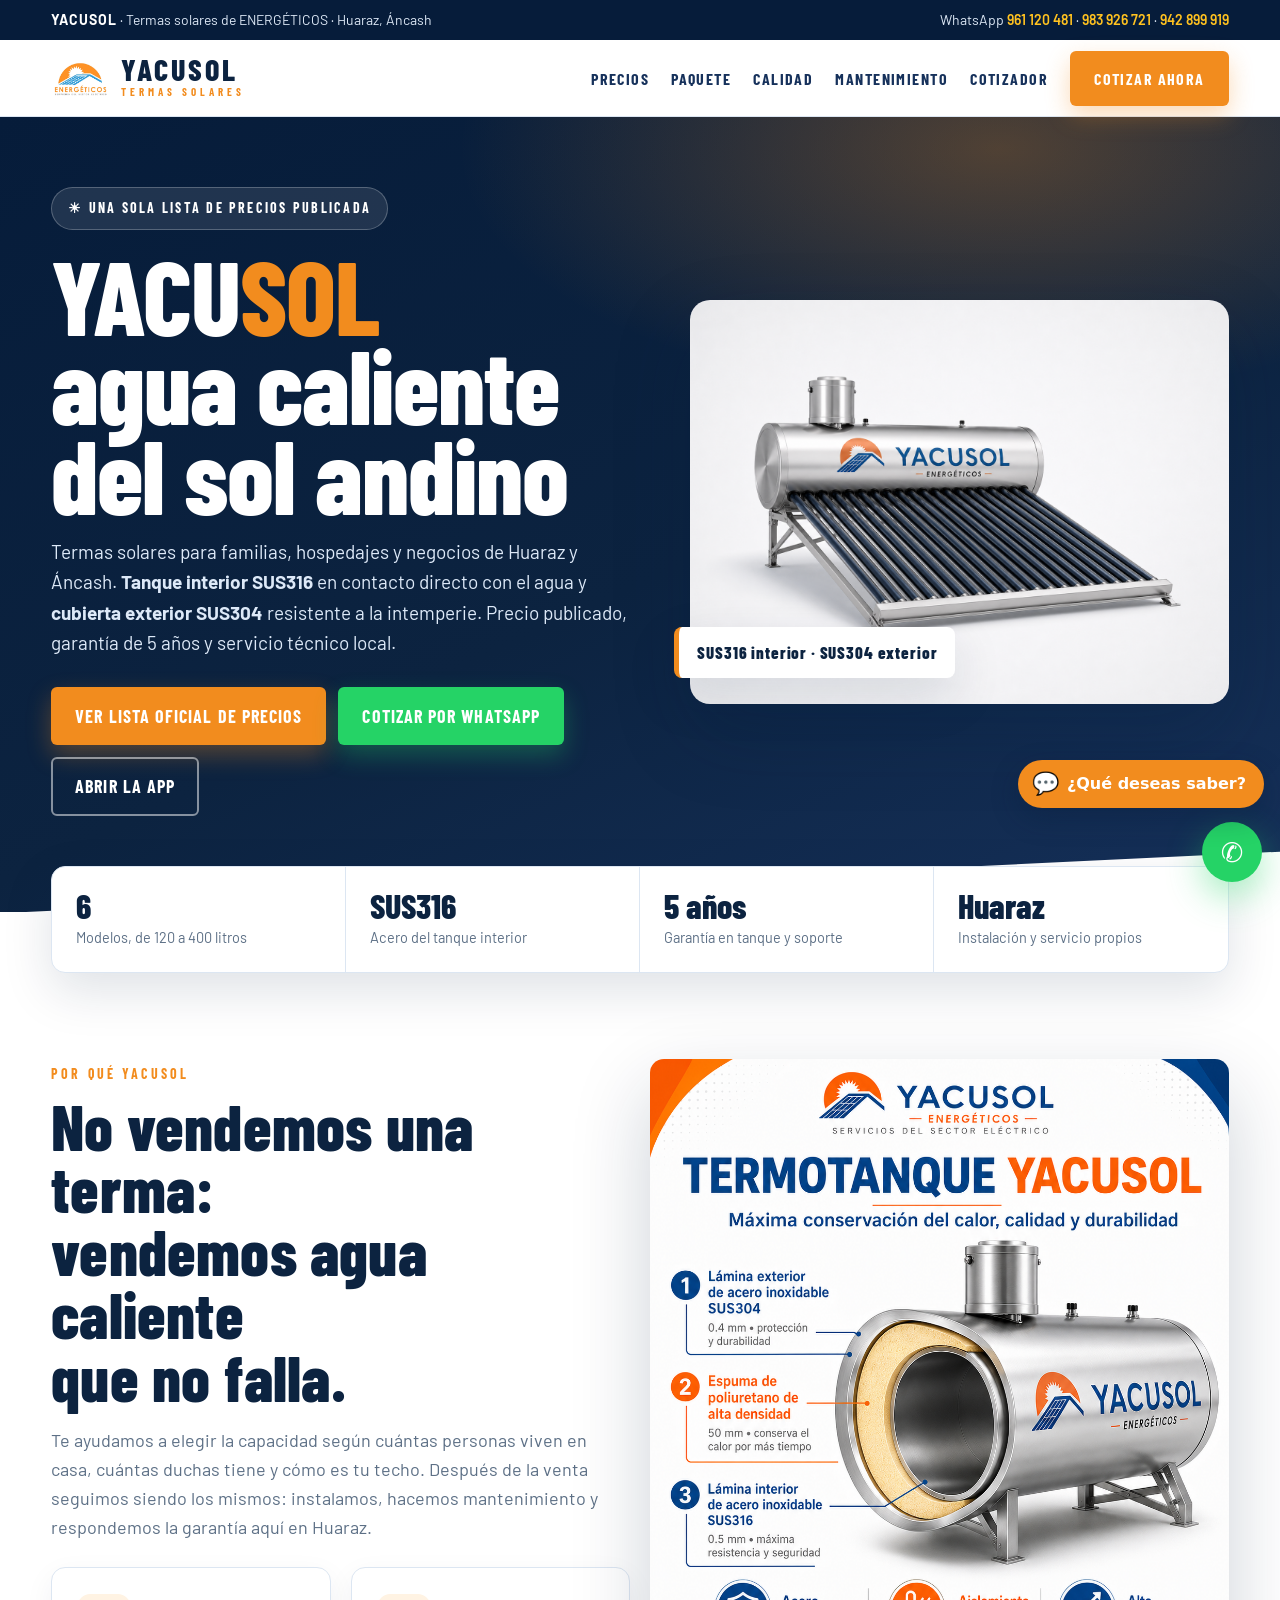
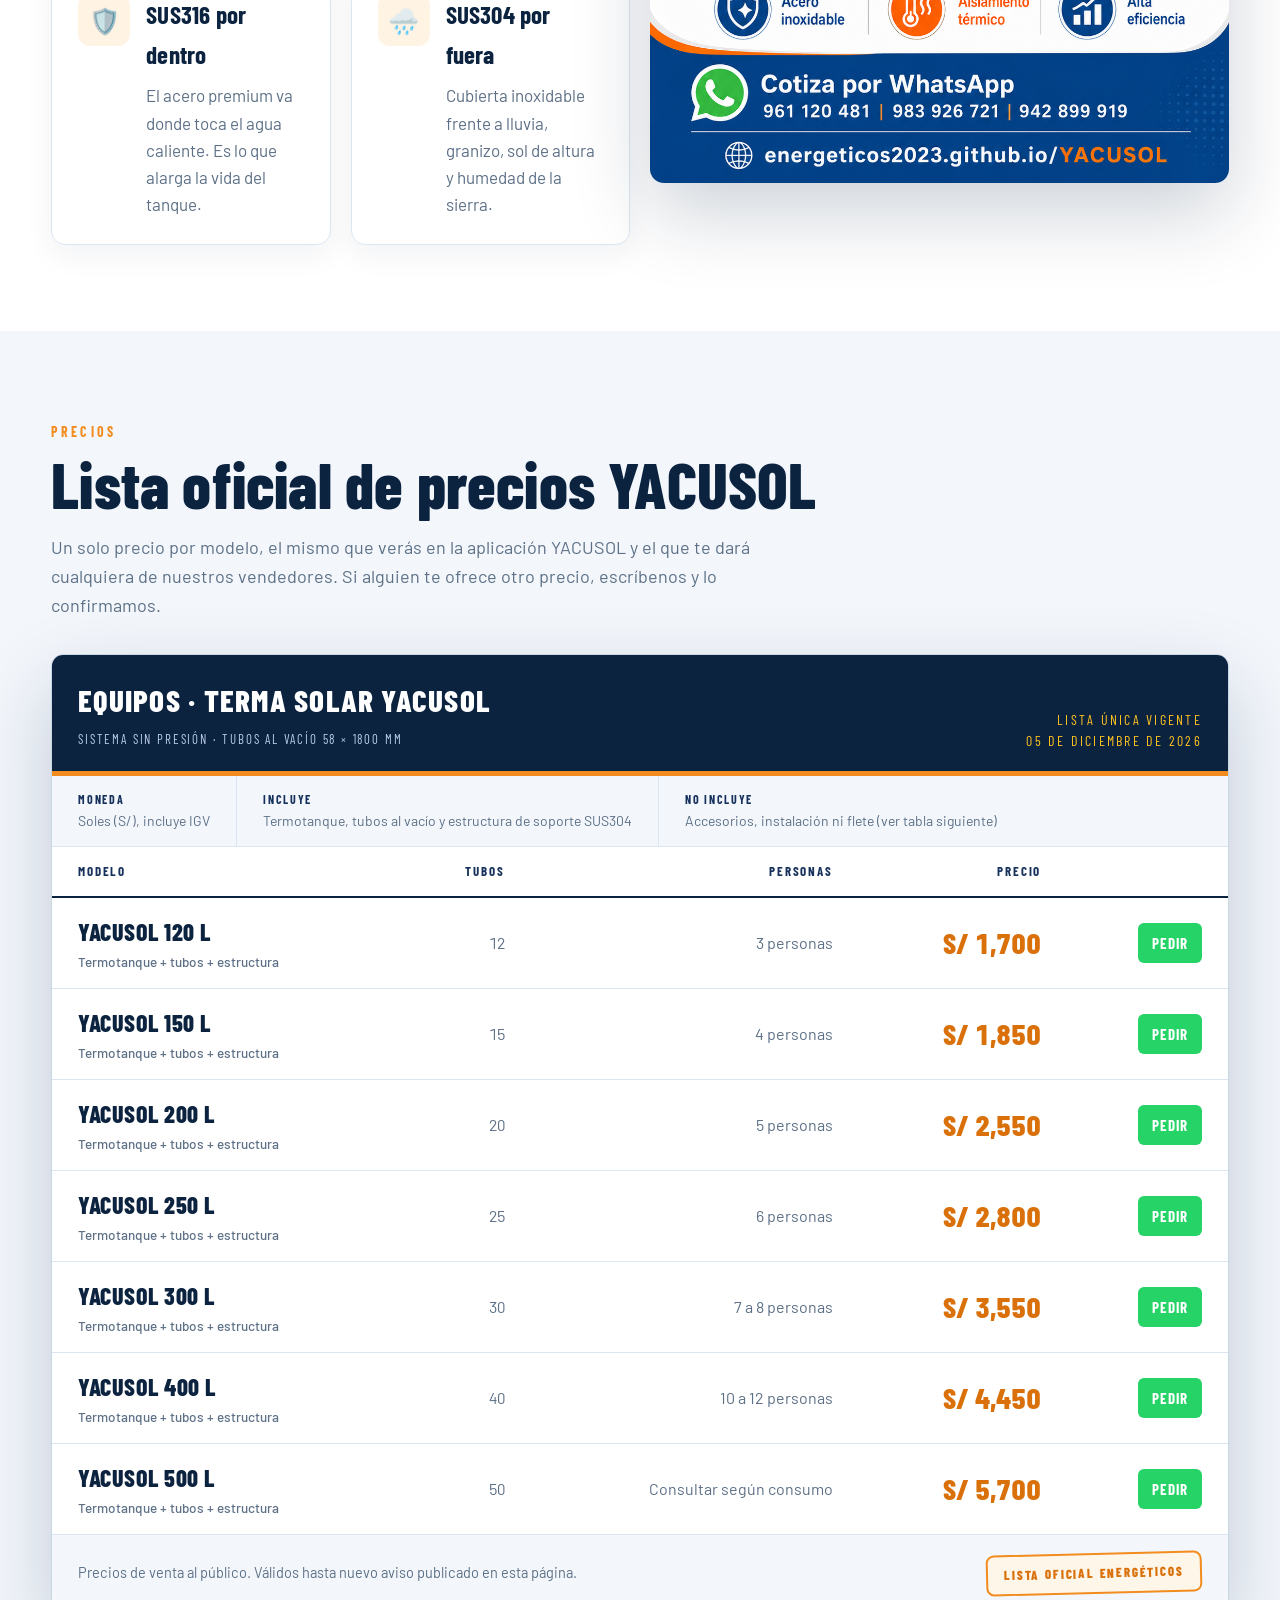
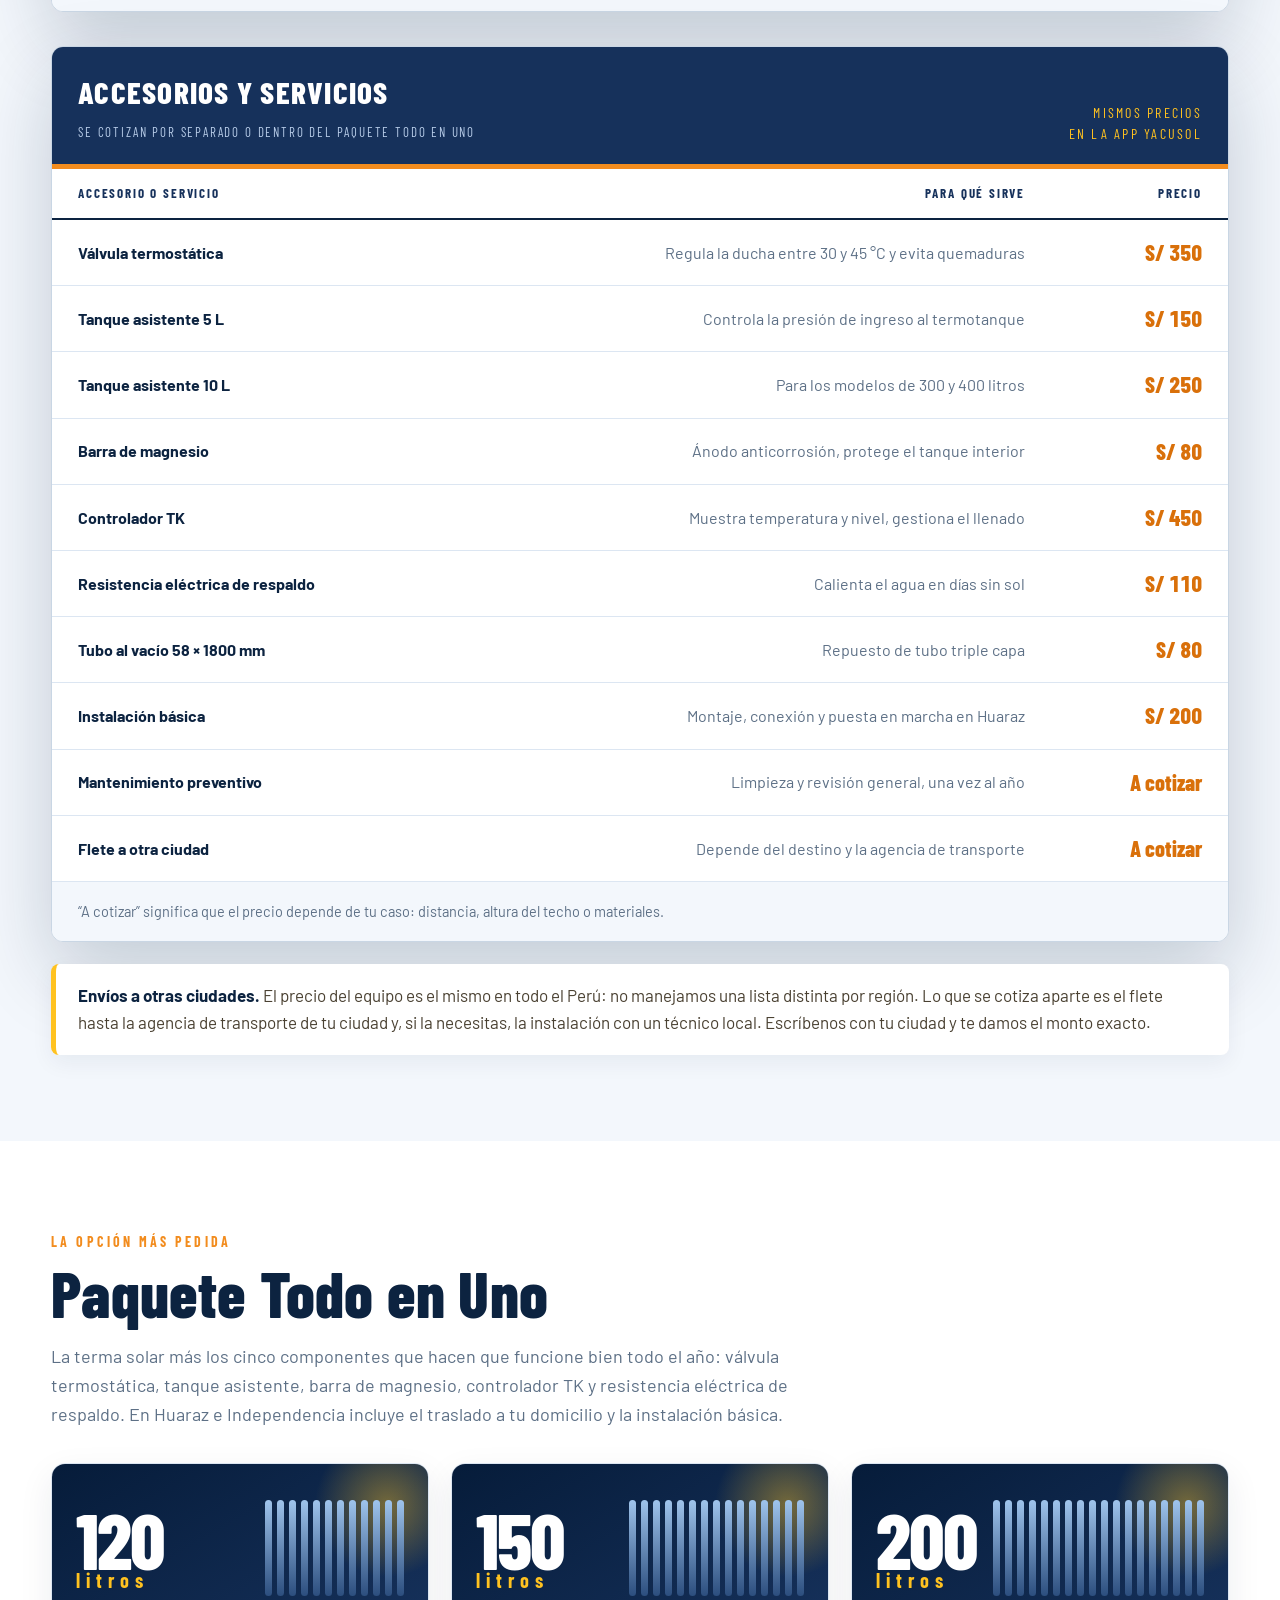
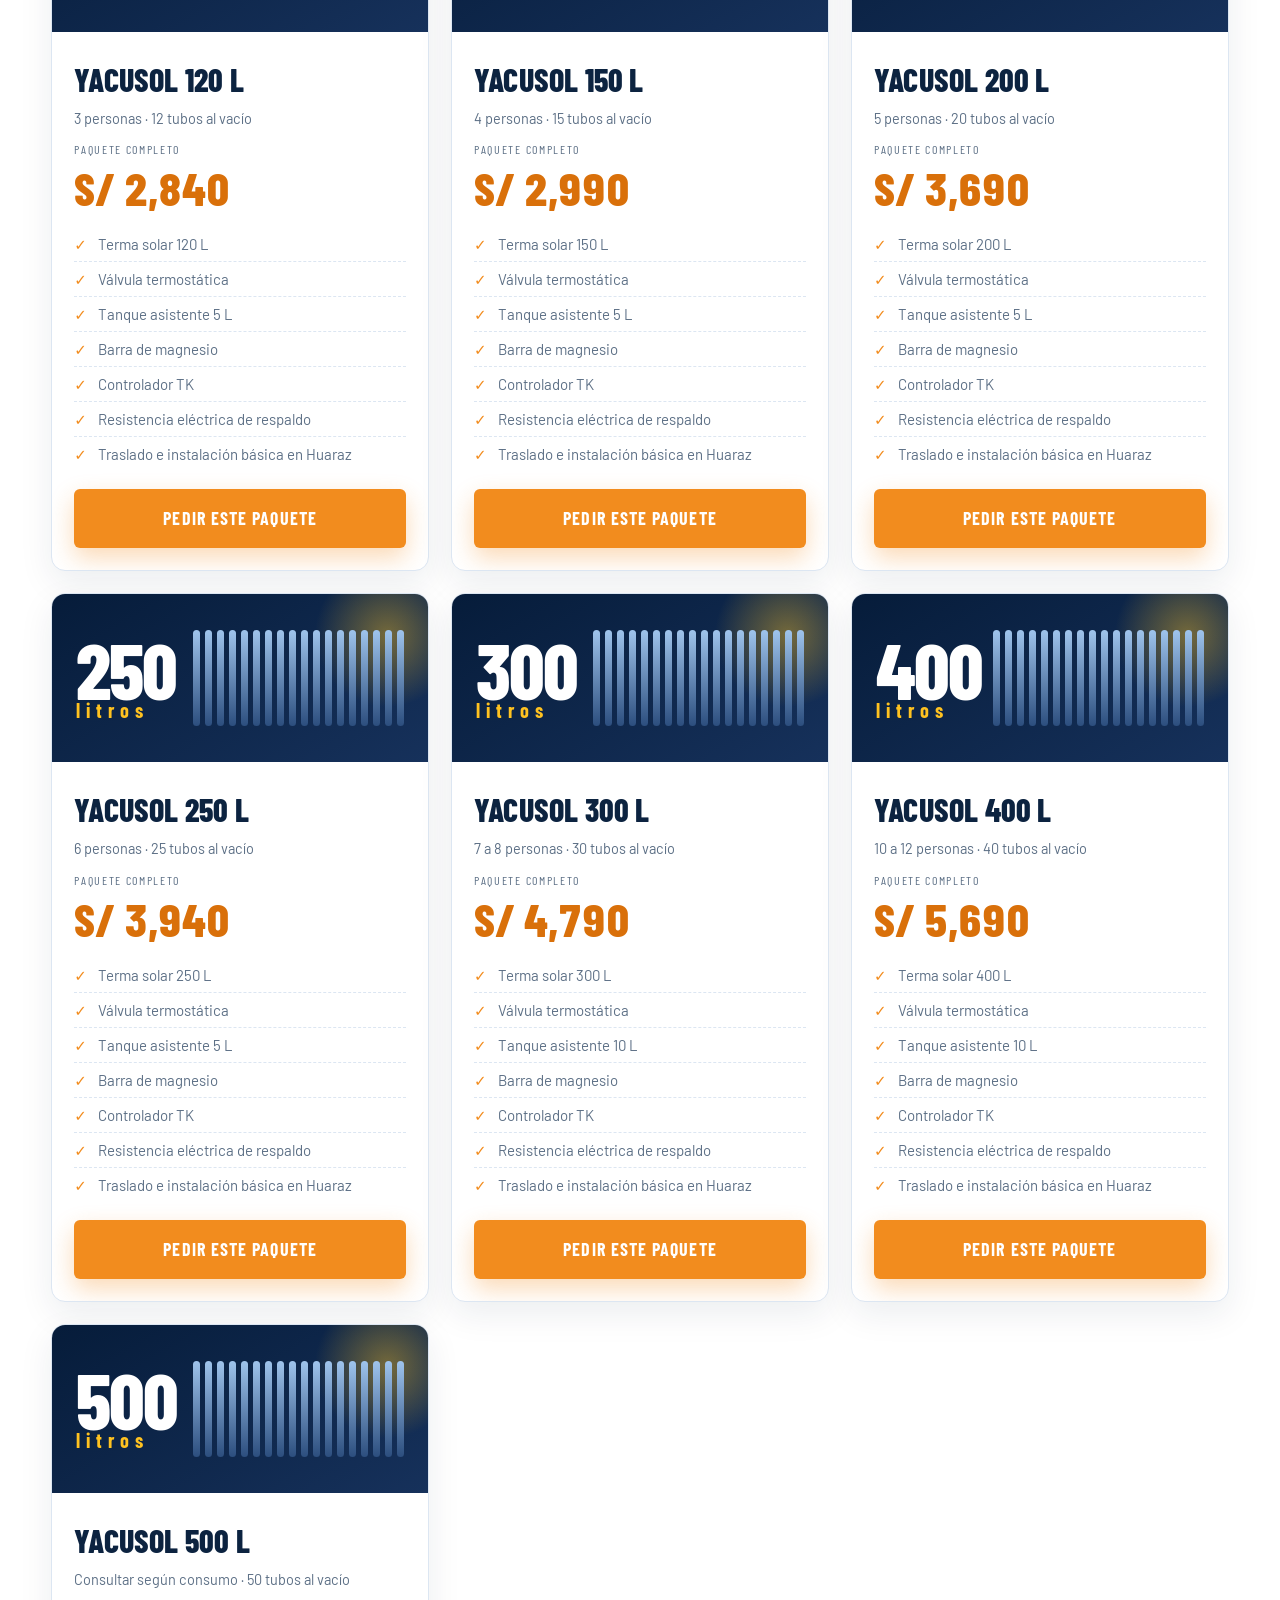
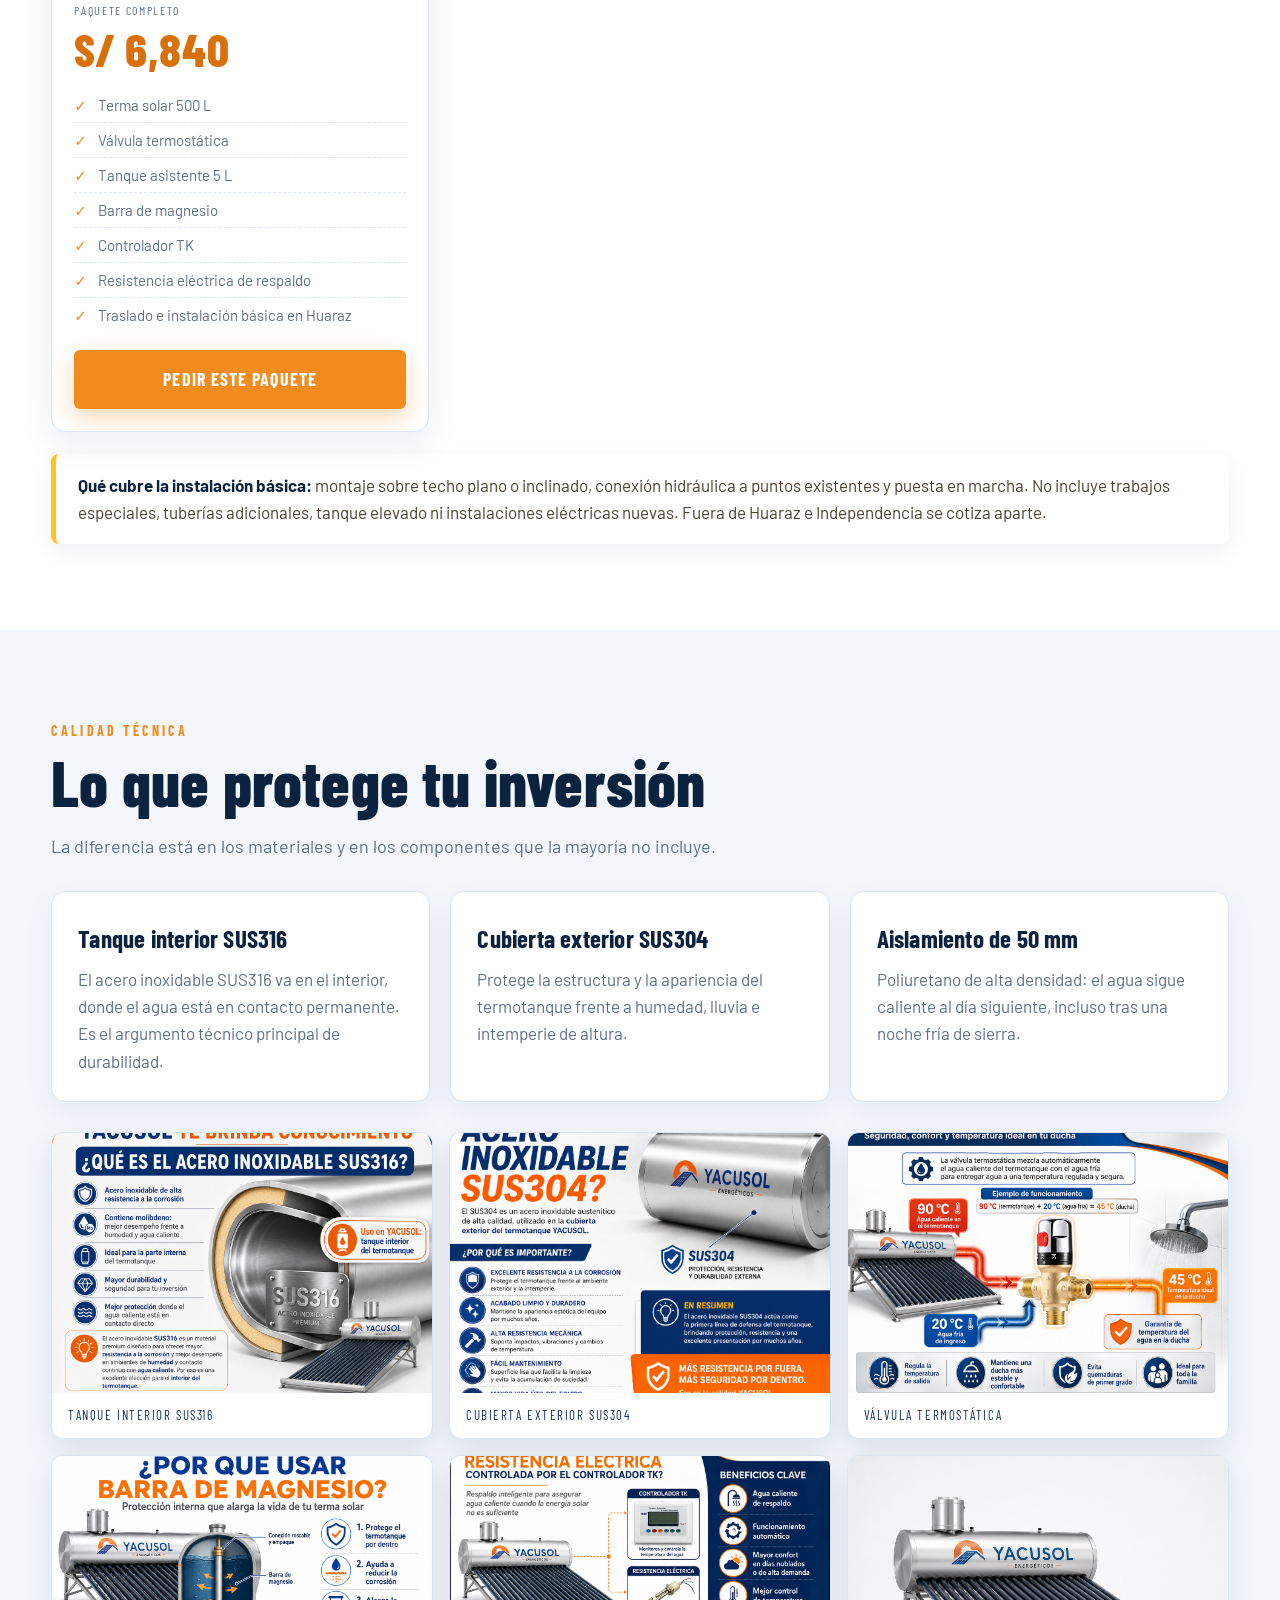
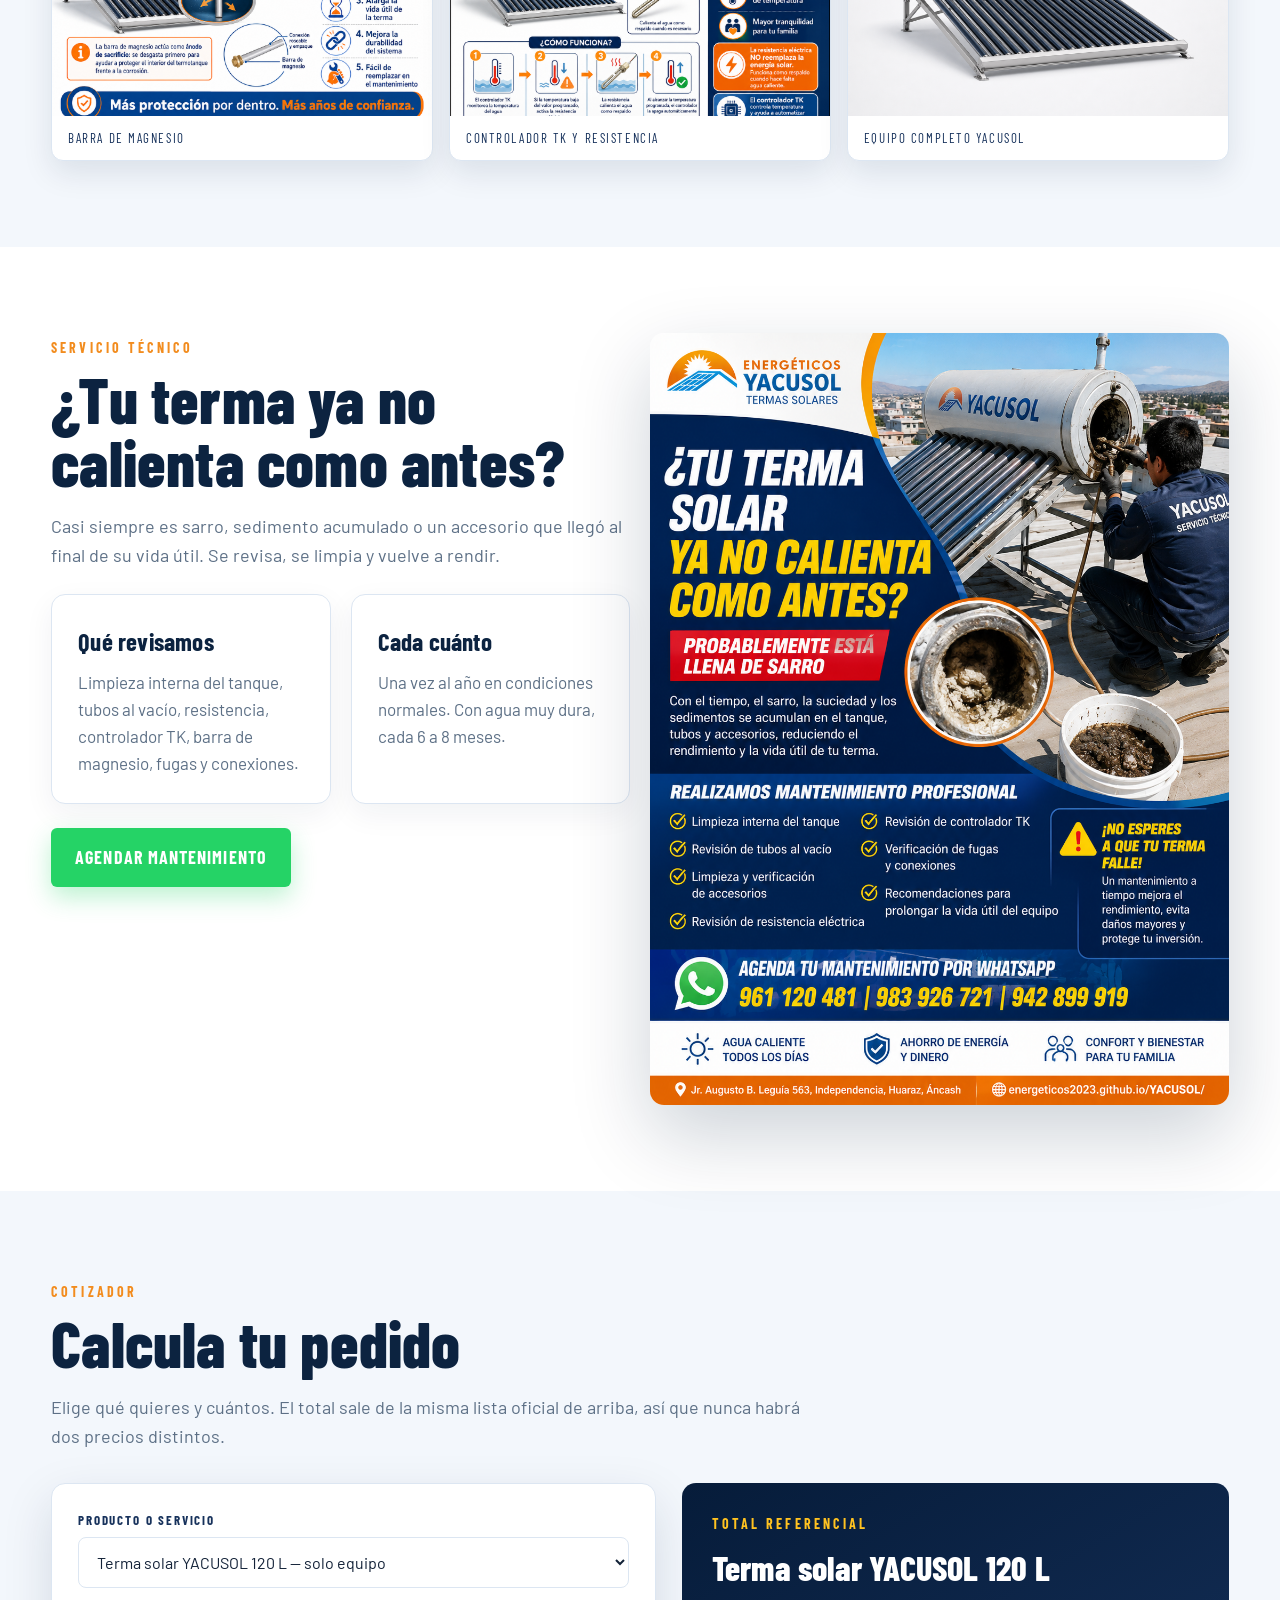
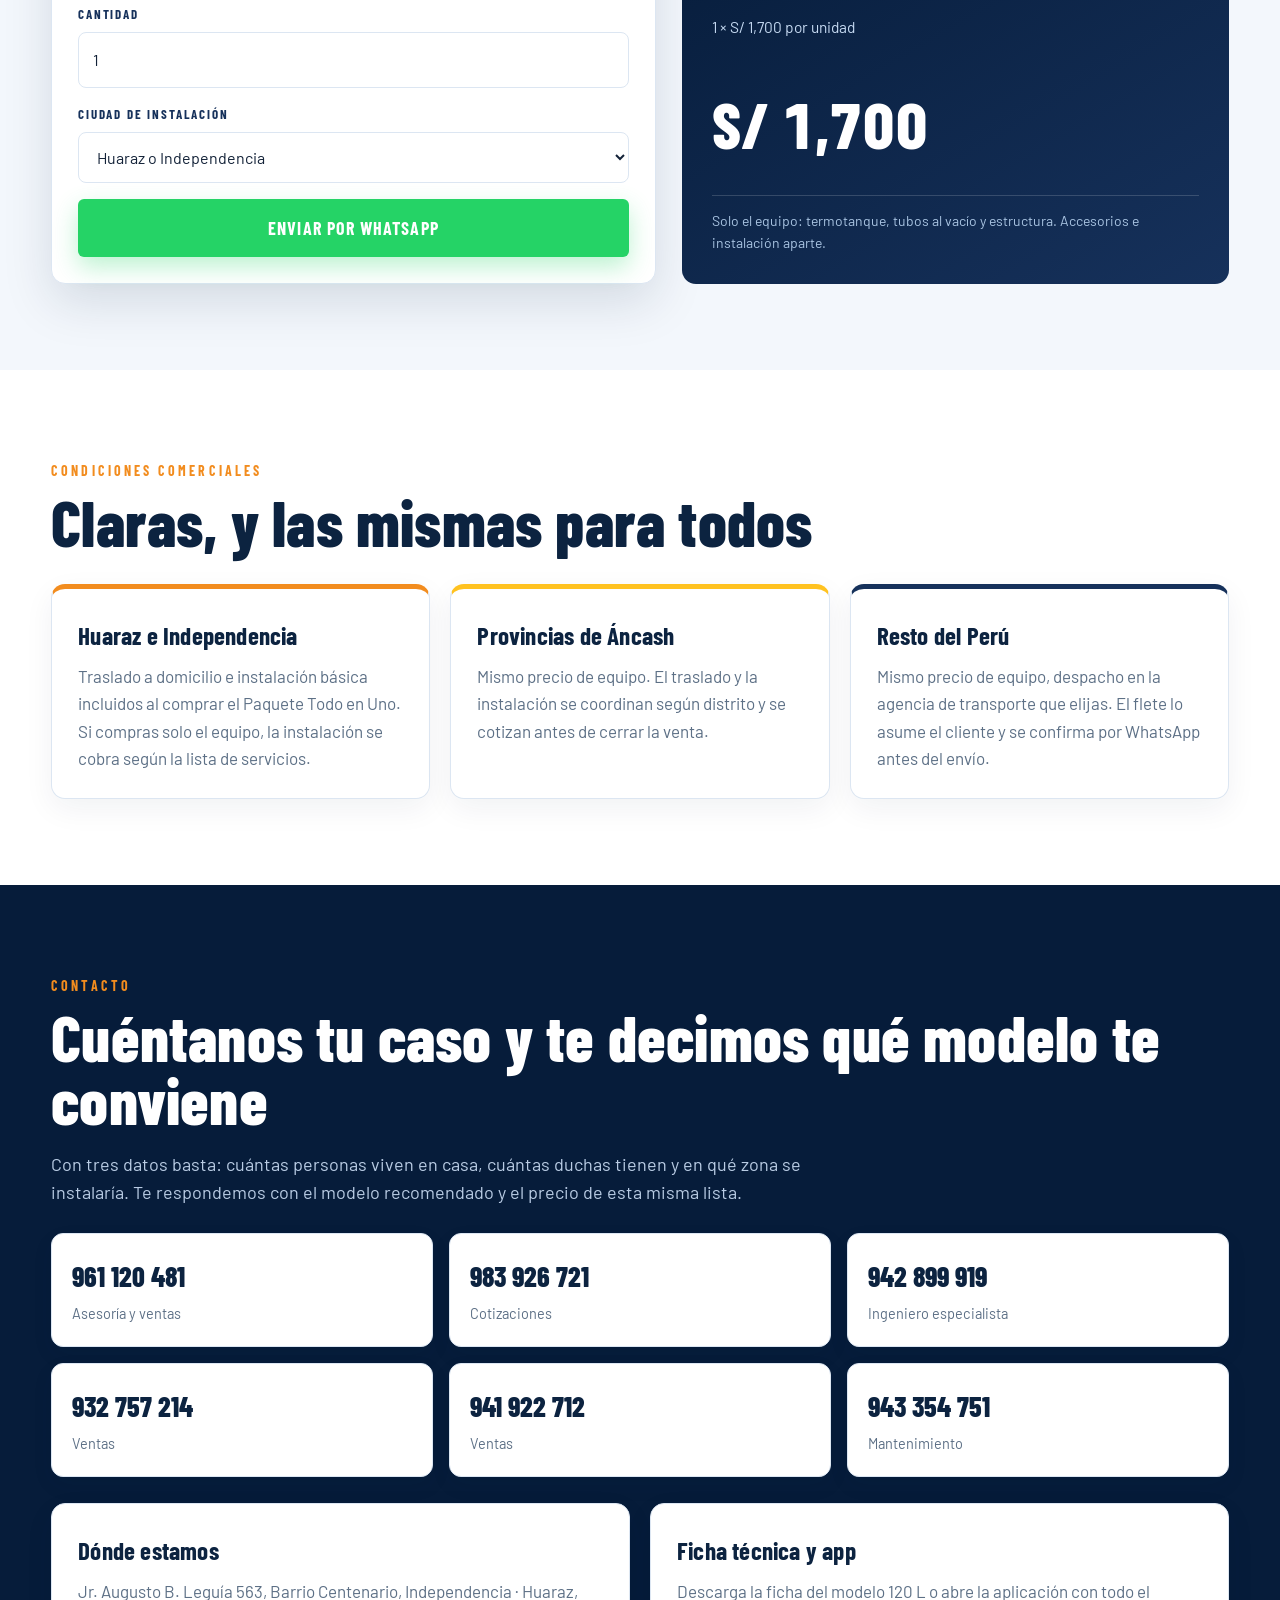
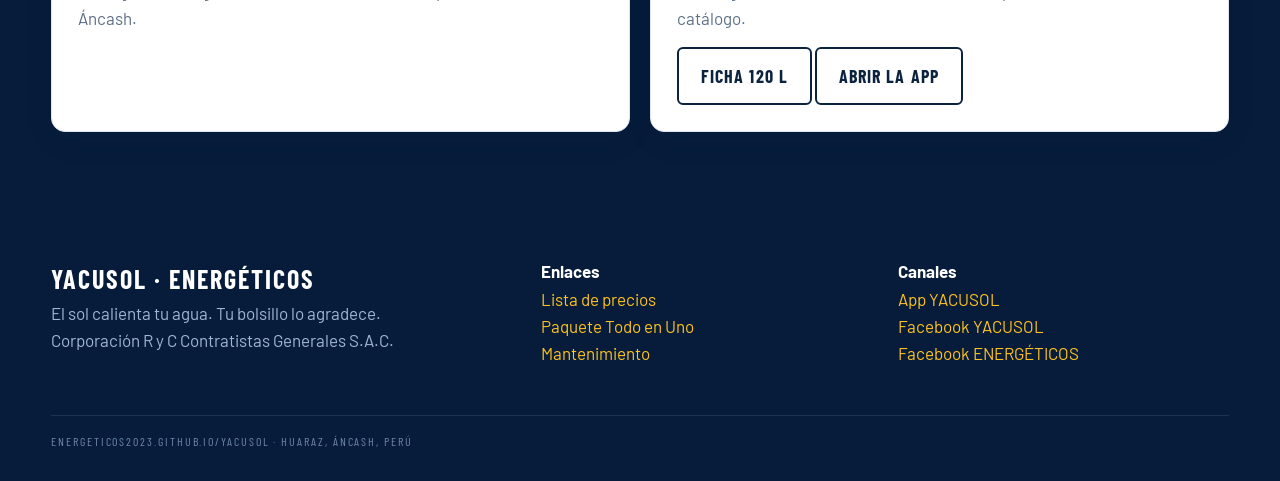
==== index.html @ a7f7b31e "Load sales attribution on YACUSOL landing pages" ====
<!doctype html>
<html lang="es">
<head>
<meta charset="utf-8">
<meta name="viewport" content="width=device-width, initial-scale=1">
<title>YACUSOL Termas Solares en Huaraz | Lista oficial de precios | ENERGÉTICOS</title>
<meta name="description" content="YACUSOL: termas solares con tanque interior SUS316 para Huaraz, Independencia y Áncash. Lista oficial de precios, paquete todo en uno, instalación y mantenimiento. ENERGÉTICOS.">
<meta name="keywords" content="YACUSOL, termas solares Huaraz, precio terma solar Huaraz, termas solares Áncash, agua caliente solar, ENERGÉTICOS, mantenimiento de termas solares">
<meta name="theme-color" content="#0C2340">
<meta property="og:type" content="website">
<meta property="og:title" content="YACUSOL Termas Solares | Lista oficial de precios">
<meta property="og:description" content="Un solo precio publicado por modelo. Tanque interior SUS316, garantía 5 años y respaldo técnico en Huaraz.">
<meta property="og:image" content="assets/producto-yacusol.png">
<link rel="icon" href="assets/logo-energeticos.jpeg">
<link rel="preconnect" href="https://fonts.googleapis.com">
<link rel="preconnect" href="https://fonts.gstatic.com" crossorigin>
<link href="https://fonts.googleapis.com/css2?family=Barlow+Condensed:wght@500;600;700;800&family=Barlow:wght@400;500;600;700;800&display=swap" rel="stylesheet">
<style>
:root{
  --azul-900:#061C3A;
  --azul-700:#0C2340;
  --azul-500:#16315B;
  --naranja:#F28C1E;
  --naranja-osc:#D9700A;
  --dorado:#FFC220;
  --nieve:#F3F7FC;
  --acero:#C9D6E4;
  --linea:#DCE6F2;
  --texto:#132238;
  --tenue:#5D7086;
  --verde:#25D366;
  --sombra:0 18px 50px rgba(6,28,58,.13);
  --sombra-alta:0 30px 80px rgba(6,28,58,.20);
}
*{box-sizing:border-box}
html{scroll-behavior:smooth}
body{margin:0;background:#fff;color:var(--texto);font-family:"Barlow",system-ui,Arial,sans-serif;font-size:17px;line-height:1.6;-webkit-font-smoothing:antialiased}
img{max-width:100%;display:block}
a{color:inherit;text-decoration:none}
h1,h2,h3,.cond{font-family:"Barlow Condensed","Barlow",Arial,sans-serif;letter-spacing:.2px}
.wrap{width:min(1180px,92vw);margin-inline:auto}
.eyebrow{font-family:"Barlow Condensed";text-transform:uppercase;letter-spacing:.22em;font-weight:700;font-size:14px;color:var(--naranja)}
.tabnum{font-variant-numeric:tabular-nums;font-feature-settings:"tnum" 1}

/* ---------- Barra superior ---------- */
.topbar{background:var(--azul-900);color:#DCE7F5;font-size:14px}
.topbar .wrap{display:flex;justify-content:space-between;gap:14px;flex-wrap:wrap;padding:9px 0}
.topbar b{color:#fff;letter-spacing:1px}
.topbar a{color:var(--dorado);font-weight:600}

/* ---------- Cabecera ---------- */
header{position:sticky;top:0;z-index:60;background:rgba(255,255,255,.93);backdrop-filter:blur(14px);border-bottom:1px solid var(--linea)}
.nav{height:76px;display:flex;align-items:center;justify-content:space-between;gap:18px}
.brand{display:flex;align-items:center;gap:12px}
.brand img{width:58px;height:48px;object-fit:contain}
.brand b{display:block;font-family:"Barlow Condensed";font-size:30px;line-height:.9;color:var(--azul-700);letter-spacing:3px;font-weight:800}
.brand small{display:block;font-family:"Barlow Condensed";color:var(--naranja);letter-spacing:4px;font-weight:700;font-size:11px;text-transform:uppercase}
nav.links{display:flex;gap:22px;align-items:center}
nav.links a{font-family:"Barlow Condensed";font-size:16px;text-transform:uppercase;font-weight:700;letter-spacing:.09em;color:var(--azul-500)}
nav.links a:hover{color:var(--naranja)}
.btn{display:inline-flex;align-items:center;justify-content:center;gap:9px;padding:13px 22px;border-radius:6px;font-weight:700;font-family:"Barlow Condensed";font-size:18px;letter-spacing:.06em;text-transform:uppercase;border:2px solid transparent;cursor:pointer;transition:transform .15s ease,box-shadow .15s ease,background .15s ease}
.btn:hover{transform:translateY(-2px)}
.btn.or{background:var(--naranja);color:#fff;box-shadow:0 10px 24px rgba(242,140,30,.32)}
.btn.wh{background:var(--verde);color:#fff;box-shadow:0 10px 24px rgba(37,211,102,.30)}
.btn.dark{background:var(--azul-700);color:#fff}
.btn.ghost{border-color:rgba(255,255,255,.5);color:#fff}
.btn.line{border-color:var(--azul-700);color:var(--azul-700)}
.menu-btn{display:none;border:0;background:var(--azul-700);color:#fff;padding:10px 14px;border-radius:6px;font-family:"Barlow Condensed";font-weight:700;font-size:17px;letter-spacing:.08em;cursor:pointer}

/* ---------- Hero ---------- */
.hero{position:relative;background:
  radial-gradient(900px 420px at 78% 4%,rgba(242,140,30,.30),transparent 60%),
  linear-gradient(155deg,var(--azul-900),var(--azul-700) 55%,var(--azul-500));
  color:#fff;overflow:hidden}
.hero::after{content:"";position:absolute;inset:auto 0 -1px 0;height:70px;background:#fff;clip-path:polygon(0 100%,100% 12%,100% 100%)}
.hero .wrap{position:relative;z-index:2;display:grid;grid-template-columns:1.05fr .95fr;gap:44px;align-items:center;padding:70px 0 96px}
.hero h1{font-size:clamp(54px,8.4vw,104px);line-height:.86;margin:20px 0 16px;font-weight:800;letter-spacing:-1px}
.hero h1 span{color:var(--naranja)}
.hero p.lead{font-size:19px;color:#DDE9F8;max-width:600px}
.tag{display:inline-flex;align-items:center;gap:10px;background:rgba(255,255,255,.10);border:1px solid rgba(255,255,255,.24);padding:9px 16px;border-radius:999px;font-family:"Barlow Condensed";font-weight:700;text-transform:uppercase;font-size:14px;letter-spacing:.16em}
.hero-actions{display:flex;gap:12px;flex-wrap:wrap;margin-top:28px}
.hero-figure{position:relative}
.hero-figure img{border-radius:20px;box-shadow:var(--sombra-alta);background:#fff;object-fit:cover;width:100%}
.chip316{position:absolute;left:-16px;bottom:26px;background:#fff;color:var(--azul-700);padding:12px 18px;border-radius:8px;font-family:"Barlow Condensed";font-weight:800;letter-spacing:.05em;box-shadow:var(--sombra);border-left:5px solid var(--naranja)}

/* ---------- Franja de datos ---------- */
.stats{margin-top:-46px;position:relative;z-index:5}
.stats .wrap{display:grid;grid-template-columns:repeat(4,1fr);background:#fff;border-radius:14px;box-shadow:var(--sombra);overflow:hidden;border:1px solid var(--linea)}
.stat{padding:22px 24px;border-right:1px solid var(--linea)}
.stat:last-child{border-right:0}
.stat b{display:block;font-family:"Barlow Condensed";font-size:34px;font-weight:800;color:var(--azul-700);line-height:1}
.stat span{color:var(--tenue);font-size:14.5px}

/* ---------- Secciones ---------- */
section.block{padding:86px 0}
.block.light{background:var(--nieve)}
.block.dark{background:var(--azul-900);color:#E7F0FB}
h2.title{font-size:clamp(38px,5.4vw,64px);line-height:.98;margin:8px 0 14px;color:var(--azul-700);font-weight:800}
.dark h2.title{color:#fff}
p.lead{font-size:18px;color:var(--tenue);max-width:760px}
.dark p.lead{color:#B9CCE4}
.grid{display:grid;gap:20px}
.two{grid-template-columns:1fr 1fr}
.three{grid-template-columns:repeat(3,1fr)}
.card{background:#fff;border:1px solid var(--linea);border-radius:14px;padding:26px;box-shadow:0 10px 30px rgba(12,35,64,.06)}
.card h3{margin:0 0 8px;color:var(--azul-700);font-size:25px;font-weight:700}
.card p{color:var(--tenue);margin:0}
.feature{display:flex;gap:16px;align-items:flex-start}
.ico{width:52px;height:52px;border-radius:12px;background:#FFF3E3;color:var(--naranja-osc);display:grid;place-items:center;font-size:25px;flex:none}

/* ---------- SIGNATURE: hoja oficial de precios ---------- */
.sheet{background:#fff;border:1px solid var(--acero);border-radius:12px;box-shadow:var(--sombra-alta);overflow:hidden;margin-top:34px}
.sheet-head{background:var(--azul-700);color:#fff;padding:20px 26px;display:flex;justify-content:space-between;align-items:flex-end;gap:18px;flex-wrap:wrap;border-bottom:5px solid var(--naranja)}
.sheet-head h3{margin:0;font-size:31px;font-weight:800;letter-spacing:.04em;text-transform:uppercase}
.sheet-head .folio{font-family:"Barlow Condensed";font-size:14px;letter-spacing:.16em;text-transform:uppercase;color:var(--dorado);text-align:right;line-height:1.5}
.sheet-sub{display:flex;gap:0;flex-wrap:wrap;border-bottom:1px solid var(--linea);background:var(--nieve)}
.sheet-sub div{padding:14px 26px;border-right:1px solid var(--linea);font-size:14px;color:var(--tenue)}
.sheet-sub div:last-child{border-right:0}
.sheet-sub b{display:block;font-family:"Barlow Condensed";text-transform:uppercase;letter-spacing:.14em;font-size:12px;color:var(--azul-500)}
table{width:100%;border-collapse:collapse}
thead th{background:#fff;color:var(--azul-500);font-family:"Barlow Condensed";text-transform:uppercase;letter-spacing:.14em;font-size:13px;padding:14px 26px;text-align:right;border-bottom:2px solid var(--azul-700)}
thead th:first-child{text-align:left}
tbody td{padding:15px 26px;border-bottom:1px solid var(--linea);text-align:right;font-size:16px;color:var(--tenue)}
tbody td:first-child{text-align:left}
tbody tr:last-child td{border-bottom:0}
tbody tr:hover{background:#FAFCFF}
.modelo{font-family:"Barlow Condensed";font-size:24px;font-weight:800;color:var(--azul-700);letter-spacing:.02em}
.modelo small{display:block;font-family:"Barlow";font-size:13.5px;font-weight:500;color:var(--tenue);letter-spacing:0}
.precio{font-family:"Barlow Condensed";font-size:29px;font-weight:800;color:var(--naranja-osc);white-space:nowrap}
.td-wa a{display:inline-flex;align-items:center;gap:7px;background:var(--verde);color:#fff;padding:8px 14px;border-radius:6px;font-family:"Barlow Condensed";font-weight:700;font-size:15px;letter-spacing:.06em;text-transform:uppercase}
.sheet-foot{padding:18px 26px;background:var(--nieve);border-top:1px solid var(--linea);font-size:14.5px;color:var(--tenue);display:flex;gap:18px;justify-content:space-between;flex-wrap:wrap;align-items:center}
.sello{border:2px solid var(--naranja);color:var(--naranja-osc);border-radius:8px;padding:8px 16px;font-family:"Barlow Condensed";font-weight:800;text-transform:uppercase;letter-spacing:.14em;font-size:13px;transform:rotate(-1.4deg);background:#FFF6EA}
.aviso{background:#fff;border-left:5px solid var(--dorado);border-radius:8px;padding:18px 22px;margin-top:22px;color:#4A4132;box-shadow:0 8px 22px rgba(12,35,64,.06)}
.aviso b{color:var(--azul-700)}

/* ---------- Paquete ---------- */
.pkg-grid{display:grid;grid-template-columns:repeat(3,1fr);gap:22px;margin-top:34px}
.pkg{background:#fff;border:1px solid var(--linea);border-radius:14px;overflow:hidden;box-shadow:0 12px 34px rgba(12,35,64,.08);display:flex;flex-direction:column;transition:transform .18s ease,box-shadow .18s ease}
.pkg:hover{transform:translateY(-4px);box-shadow:var(--sombra-alta)}
.pkg-cap{position:relative;height:168px;background:linear-gradient(150deg,var(--azul-900),var(--azul-500));color:#fff;display:flex;align-items:center;justify-content:space-between;padding:0 24px;overflow:hidden}
.pkg-cap::after{content:"";position:absolute;right:-34px;top:-34px;width:150px;height:150px;border-radius:50%;background:radial-gradient(circle,rgba(255,194,32,.42),transparent 68%)}
.pkg-cap .litros{font-family:"Barlow Condensed";font-size:78px;font-weight:800;line-height:.82;letter-spacing:-2px}
.pkg-cap .litros span{display:block;font-size:20px;letter-spacing:.3em;color:var(--dorado);font-weight:700}
.pkg-cap .tubos{position:relative;z-index:2;display:flex;gap:5px;align-items:flex-end;height:96px}
.pkg-cap .tubos i{display:block;width:7px;border-radius:4px;background:linear-gradient(180deg,#9FC4EC,#2C4E7E);height:100%}
.pkg .body{padding:22px;display:flex;flex-direction:column;flex:1}
.pkg h3{font-family:"Barlow Condensed";font-size:32px;color:var(--azul-700);margin:0;font-weight:800}
.pkg .who{color:var(--tenue);font-size:14.5px;margin:2px 0 10px}
.pkg .big{font-family:"Barlow Condensed";font-size:46px;line-height:1;color:var(--naranja-osc);font-weight:800;margin:6px 0 2px}
.pkg .desde{font-family:"Barlow Condensed";text-transform:uppercase;letter-spacing:.14em;font-size:12px;color:var(--tenue)}
.pkg ul{margin:14px 0 18px;padding:0;list-style:none;color:var(--tenue);font-size:15px}
.pkg li{padding:5px 0 5px 24px;position:relative;border-bottom:1px dashed var(--linea)}
.pkg li:last-child{border-bottom:0}
.pkg li::before{content:"✓";position:absolute;left:0;color:var(--naranja);font-weight:800}
.pkg .btn{width:100%;margin-top:auto}

/* ---------- Galería ---------- */
.gallery{display:grid;grid-template-columns:repeat(3,1fr);gap:16px;margin-top:30px}
.gallery figure{margin:0;border-radius:12px;overflow:hidden;box-shadow:0 12px 30px rgba(6,28,58,.10);background:#fff;border:1px solid var(--linea)}
.gallery img{height:260px;width:100%;object-fit:cover}
.gallery figcaption{padding:12px 16px;font-family:"Barlow Condensed";text-transform:uppercase;letter-spacing:.12em;font-size:13px;color:var(--azul-500)}

/* ---------- Cotizador ---------- */
.calc{display:grid;grid-template-columns:1.05fr .95fr;gap:26px;margin-top:32px}
.calc-form{background:#fff;border:1px solid var(--linea);border-radius:14px;padding:26px;box-shadow:var(--sombra)}
.calc label{display:block;font-family:"Barlow Condensed";text-transform:uppercase;letter-spacing:.14em;font-size:13px;font-weight:700;color:var(--azul-500);margin:0 0 7px}
.calc select,.calc input{width:100%;padding:14px;border:1px solid var(--linea);border-radius:8px;margin-bottom:16px;font:inherit;font-size:16px;background:#fff;color:var(--texto)}
.calc select:focus,.calc input:focus{outline:3px solid rgba(242,140,30,.35);border-color:var(--naranja)}
.result{background:linear-gradient(150deg,var(--azul-900),var(--azul-500));color:#fff;border-radius:14px;padding:30px;display:flex;flex-direction:column}
.result .eyebrow{color:var(--dorado)}
.result h3{font-size:34px;margin:6px 0 4px;font-weight:800}
.result .detalle{color:#C6DAF2;font-size:15.5px;min-height:48px}
.result .amount{font-family:"Barlow Condensed";font-size:64px;font-weight:800;line-height:1;margin:14px 0 6px;color:#fff}
.result .desglose{font-size:14px;color:#A9C4E2;border-top:1px solid rgba(255,255,255,.16);padding-top:14px;margin-top:auto}

/* ---------- Cobertura ---------- */
.cov{display:grid;grid-template-columns:repeat(3,1fr);gap:20px;margin-top:30px}
.cov .card{border-top:5px solid var(--naranja)}
.cov .card:nth-child(2){border-top-color:var(--dorado)}
.cov .card:nth-child(3){border-top-color:var(--azul-500)}

/* ---------- Contacto / pie ---------- */
.wa-grid{display:grid;grid-template-columns:repeat(3,1fr);gap:16px;margin-top:26px}
.wa-card{background:#fff;border:1px solid var(--linea);border-radius:12px;padding:20px;box-shadow:0 8px 22px rgba(12,35,64,.06);transition:transform .15s ease}
.wa-card:hover{transform:translateY(-3px);border-color:var(--verde)}
.wa-card b{display:block;font-family:"Barlow Condensed";font-size:28px;color:var(--azul-700);font-weight:800}
.wa-card span{color:var(--tenue);font-size:14.5px}
footer{background:var(--azul-900);color:#9FB6D2;padding:40px 0 30px}
footer .wrap{display:grid;grid-template-columns:1.4fr 1fr 1fr;gap:26px}
footer b{color:#fff}
footer a{color:var(--dorado)}
footer .fline{font-family:"Barlow Condensed";text-transform:uppercase;letter-spacing:.16em;font-size:12px;color:#6E88A8;margin-top:22px;border-top:1px solid rgba(255,255,255,.10);padding-top:16px;grid-column:1/-1}
.float{position:fixed;right:18px;bottom:18px;background:var(--verde);color:#fff;width:60px;height:60px;border-radius:50%;display:grid;place-items:center;z-index:90;box-shadow:0 14px 36px rgba(37,211,102,.42);font-size:27px}

/* ---------- Animación ---------- */
.reveal{opacity:0;transform:translateY(22px);transition:opacity .55s ease,transform .55s ease}
.reveal.on{opacity:1;transform:none}
@media (prefers-reduced-motion:reduce){.reveal{opacity:1;transform:none;transition:none}.btn:hover,.pkg:hover,.wa-card:hover{transform:none}html{scroll-behavior:auto}}
:focus-visible{outline:3px solid var(--naranja);outline-offset:2px}

/* ---------- Responsive ---------- */
@media(max-width:980px){
  nav.links{display:none}
  .menu-btn{display:block}
  .nav.open nav.links{display:grid;position:absolute;top:76px;left:0;right:0;background:#fff;padding:18px 4vw;border-bottom:1px solid var(--linea);gap:14px}
  .hero .wrap,.two,.calc{grid-template-columns:1fr}
  .stats .wrap,.three,.pkg-grid,.cov,.wa-grid,.gallery{grid-template-columns:1fr 1fr}
  .stat:nth-child(2){border-right:0}
  footer .wrap{grid-template-columns:1fr}
}
@media(max-width:640px){
  body{font-size:16px}
  .stats .wrap,.three,.pkg-grid,.cov,.wa-grid,.gallery{grid-template-columns:1fr}
  .stat{border-right:0;border-bottom:1px solid var(--linea)}
  section.block{padding:58px 0}
  .hero .wrap{padding:46px 0 84px}
  thead th,tbody td{padding:12px 14px;font-size:14.5px}
  .precio{font-size:24px}
  .modelo{font-size:20px}
  .sheet-head{padding:16px 16px}
  .sheet-head h3{font-size:25px}
  .sheet-sub div{padding:12px 16px}
  .sheet-foot{padding:16px}
  .td-hide{display:none}
}
</style>
</head>
<body>

<a class="float" href="https://wa.me/51961120481?text=Hola%20YACUSOL%2C%20quiero%20informaci%C3%B3n%20sobre%20termas%20solares" target="_blank" rel="noopener" aria-label="Escribir por WhatsApp">✆</a>

<div class="topbar"><div class="wrap">
  <div><b>YACUSOL</b> · Termas solares de ENERGÉTICOS · Huaraz, Áncash</div>
  <div>WhatsApp <a href="https://wa.me/51961120481">961 120 481</a> · <a href="https://wa.me/51983926721">983 926 721</a> · <a href="https://wa.me/51942899919">942 899 919</a></div>
</div></div>

<header><div class="wrap nav" id="nav">
  <a class="brand" href="#inicio">
    <img src="assets/logo-energeticos.jpeg" alt="ENERGÉTICOS">
    <span><b>YACUSOL</b><small>Termas Solares</small></span>
  </a>
  <button class="menu-btn" id="menuBtn" aria-expanded="false">Menú</button>
  <nav class="links">
    <a href="#precios">Precios</a>
    <a href="#paquete">Paquete</a>
    <a href="#calidad">Calidad</a>
    <a href="#mantenimiento">Mantenimiento</a>
    <a href="#cotizador">Cotizador</a>
    <a class="btn or" href="#contacto">Cotizar ahora</a>
  </nav>
</div></header>

<main>

<!-- ============ HERO ============ -->
<section class="hero" id="inicio"><div class="wrap">
  <div>
    <span class="tag">☀ Una sola lista de precios publicada</span>
    <h1>YACU<span>SOL</span><br>agua caliente<br>del sol andino</h1>
    <p class="lead">Termas solares para familias, hospedajes y negocios de Huaraz y Áncash.
      <b>Tanque interior SUS316</b> en contacto directo con el agua y <b>cubierta exterior SUS304</b>
      resistente a la intemperie. Precio publicado, garantía de 5 años y servicio técnico local.</p>
    <div class="hero-actions">
      <a class="btn or" href="#precios">Ver lista oficial de precios</a>
      <a class="btn wh" href="https://wa.me/51961120481?text=Hola%20YACUSOL%2C%20quiero%20cotizar%20una%20terma%20solar" target="_blank" rel="noopener">Cotizar por WhatsApp</a>
      <a class="btn ghost" href="https://energeticos2023.github.io/Yacusol-app/" target="_blank" rel="noopener">Abrir la app</a>
    </div>
  </div>
  <div class="hero-figure">
    <img src="assets/producto-yacusol.png" alt="Terma solar YACUSOL con termotanque de acero inoxidable instalada en azotea">
    <div class="chip316">SUS316 interior · SUS304 exterior</div>
  </div>
</div></section>

<section class="stats"><div class="wrap">
  <div class="stat"><b>6</b><span>Modelos, de 120 a 400 litros</span></div>
  <div class="stat"><b>SUS316</b><span>Acero del tanque interior</span></div>
  <div class="stat"><b>5 años</b><span>Garantía en tanque y soporte</span></div>
  <div class="stat"><b>Huaraz</b><span>Instalación y servicio propios</span></div>
</div></section>

<!-- ============ PROPUESTA ============ -->
<section class="block"><div class="wrap two grid reveal">
  <div>
    <span class="eyebrow">Por qué YACUSOL</span>
    <h2 class="title">No vendemos una terma:<br>vendemos agua caliente<br>que no falla.</h2>
    <p class="lead">Te ayudamos a elegir la capacidad según cuántas personas viven en casa, cuántas duchas
      tiene y cómo es tu techo. Después de la venta seguimos siendo los mismos: instalamos, hacemos
      mantenimiento y respondemos la garantía aquí en Huaraz.</p>
    <div class="grid two" style="margin-top:26px">
      <div class="card feature"><div class="ico">🛡️</div><div><h3>SUS316 por dentro</h3><p>El acero premium va donde toca el agua caliente. Es lo que alarga la vida del tanque.</p></div></div>
      <div class="card feature"><div class="ico">🌧️</div><div><h3>SUS304 por fuera</h3><p>Cubierta inoxidable frente a lluvia, granizo, sol de altura y humedad de la sierra.</p></div></div>
    </div>
  </div>
  <div><img style="border-radius:14px;box-shadow:var(--sombra-alta)" src="assets/termotanque.png" alt="Corte técnico del termotanque YACUSOL"></div>
</div></section>

<!-- ============ PRECIOS (SIGNATURE) ============ -->
<section class="block light" id="precios"><div class="wrap">
  <div class="reveal">
    <span class="eyebrow">Precios</span>
    <h2 class="title">Lista oficial de precios YACUSOL</h2>
    <p class="lead">Un solo precio por modelo, el mismo que verás en la aplicación YACUSOL y el que
      te dará cualquiera de nuestros vendedores. Si alguien te ofrece otro precio, escríbenos y lo confirmamos.</p>
  </div>

  <div class="sheet reveal">
    <div class="sheet-head">
      <div>
        <h3>Equipos · Terma solar YACUSOL</h3>
        <span class="cond" style="letter-spacing:.14em;text-transform:uppercase;font-size:13px;color:#B7CCE8">Sistema sin presión · tubos al vacío 58 × 1800 mm</span>
      </div>
      <div class="folio">Lista única vigente<br><span id="folioFecha">—</span></div>
    </div>
    <div class="sheet-sub">
      <div><b>Moneda</b>Soles (S/), incluye IGV</div>
      <div><b>Incluye</b>Termotanque, tubos al vacío y estructura de soporte SUS304</div>
      <div><b>No incluye</b>Accesorios, instalación ni flete (ver tabla siguiente)</div>
    </div>
    <div style="overflow-x:auto">
      <table id="tablaEquipos">
        <thead><tr>
          <th>Modelo</th>
          <th class="td-hide">Tubos</th>
          <th class="td-hide">Personas</th>
          <th>Precio</th>
          <th></th>
        </tr></thead>
        <tbody></tbody>
      </table>
    </div>
    <div class="sheet-foot">
      <span>Precios de venta al público. Válidos hasta nuevo aviso publicado en esta página.</span>
      <span class="sello">Lista oficial ENERGÉTICOS</span>
    </div>
  </div>

  <div class="sheet reveal">
    <div class="sheet-head" style="background:var(--azul-500)">
      <div>
        <h3>Accesorios y servicios</h3>
        <span class="cond" style="letter-spacing:.14em;text-transform:uppercase;font-size:13px;color:#B7CCE8">Se cotizan por separado o dentro del Paquete Todo en Uno</span>
      </div>
      <div class="folio">Mismos precios<br>en la app YACUSOL</div>
    </div>
    <div style="overflow-x:auto">
      <table id="tablaAccesorios">
        <thead><tr><th>Accesorio o servicio</th><th class="td-hide">Para qué sirve</th><th>Precio</th></tr></thead>
        <tbody></tbody>
      </table>
    </div>
    <div class="sheet-foot">
      <span>“A cotizar” significa que el precio depende de tu caso: distancia, altura del techo o materiales.</span>
    </div>
  </div>

  <div class="aviso reveal">
    <b>Envíos a otras ciudades.</b> El precio del equipo es el mismo en todo el Perú: no manejamos una
    lista distinta por región. Lo que se cotiza aparte es el flete hasta la agencia de transporte de tu ciudad
    y, si la necesitas, la instalación con un técnico local. Escríbenos con tu ciudad y te damos el monto exacto.
  </div>
</div></section>

<!-- ============ PAQUETE ============ -->
<section class="block" id="paquete"><div class="wrap">
  <div class="reveal">
    <span class="eyebrow">La opción más pedida</span>
    <h2 class="title">Paquete Todo en Uno</h2>
    <p class="lead">La terma solar más los cinco componentes que hacen que funcione bien todo el año:
      válvula termostática, tanque asistente, barra de magnesio, controlador TK y resistencia eléctrica de respaldo.
      En Huaraz e Independencia incluye el traslado a tu domicilio y la instalación básica.</p>
  </div>
  <div class="pkg-grid reveal" id="paquetesGrid"></div>
  <div class="aviso reveal">
    <b>Qué cubre la instalación básica:</b> montaje sobre techo plano o inclinado, conexión hidráulica a
    puntos existentes y puesta en marcha. No incluye trabajos especiales, tuberías adicionales,
    tanque elevado ni instalaciones eléctricas nuevas. Fuera de Huaraz e Independencia se cotiza aparte.
  </div>
</div></section>

<!-- ============ CALIDAD ============ -->
<section class="block light" id="calidad"><div class="wrap">
  <div class="reveal">
    <span class="eyebrow">Calidad técnica</span>
    <h2 class="title">Lo que protege tu inversión</h2>
    <p class="lead">La diferencia está en los materiales y en los componentes que la mayoría no incluye.</p>
  </div>
  <div class="three grid reveal" style="margin-top:30px">
    <div class="card"><h3>Tanque interior SUS316</h3><p>El acero inoxidable SUS316 va en el interior, donde el agua está en contacto permanente. Es el argumento técnico principal de durabilidad.</p></div>
    <div class="card"><h3>Cubierta exterior SUS304</h3><p>Protege la estructura y la apariencia del termotanque frente a humedad, lluvia e intemperie de altura.</p></div>
    <div class="card"><h3>Aislamiento de 50 mm</h3><p>Poliuretano de alta densidad: el agua sigue caliente al día siguiente, incluso tras una noche fría de sierra.</p></div>
  </div>
  <div class="gallery reveal">
    <figure><img src="assets/sus316.png" alt="Acero inoxidable SUS316"><figcaption>Tanque interior SUS316</figcaption></figure>
    <figure><img src="assets/sus304.png" alt="Acero inoxidable SUS304"><figcaption>Cubierta exterior SUS304</figcaption></figure>
    <figure><img src="assets/valvula.png" alt="Válvula termostática"><figcaption>Válvula termostática</figcaption></figure>
    <figure><img src="assets/barra-magnesio.png" alt="Barra de magnesio"><figcaption>Barra de magnesio</figcaption></figure>
    <figure><img src="assets/resistencia-tk.png" alt="Controlador TK y resistencia eléctrica"><figcaption>Controlador TK y resistencia</figcaption></figure>
    <figure><img src="assets/producto-yacusol.png" alt="Equipo YACUSOL completo"><figcaption>Equipo completo YACUSOL</figcaption></figure>
  </div>
</div></section>

<!-- ============ MANTENIMIENTO ============ -->
<section class="block" id="mantenimiento"><div class="wrap two grid reveal">
  <div>
    <span class="eyebrow">Servicio técnico</span>
    <h2 class="title">¿Tu terma ya no calienta como antes?</h2>
    <p class="lead">Casi siempre es sarro, sedimento acumulado o un accesorio que llegó al final de su vida útil.
      Se revisa, se limpia y vuelve a rendir.</p>
    <div class="grid two" style="margin-top:24px">
      <div class="card"><h3>Qué revisamos</h3><p>Limpieza interna del tanque, tubos al vacío, resistencia, controlador TK, barra de magnesio, fugas y conexiones.</p></div>
      <div class="card"><h3>Cada cuánto</h3><p>Una vez al año en condiciones normales. Con agua muy dura, cada 6 a 8 meses.</p></div>
    </div>
    <p style="margin-top:24px"><a class="btn wh" href="https://wa.me/51943354751?text=Hola%2C%20quiero%20agendar%20el%20mantenimiento%20de%20mi%20terma%20solar" target="_blank" rel="noopener">Agendar mantenimiento</a></p>
  </div>
  <div><img style="border-radius:14px;box-shadow:var(--sombra-alta)" src="assets/mantenimiento.png" alt="Mantenimiento profesional de termas solares YACUSOL"></div>
</div></section>

<!-- ============ COTIZADOR ============ -->
<section class="block light" id="cotizador"><div class="wrap">
  <div class="reveal">
    <span class="eyebrow">Cotizador</span>
    <h2 class="title">Calcula tu pedido</h2>
    <p class="lead">Elige qué quieres y cuántos. El total sale de la misma lista oficial de arriba,
      así que nunca habrá dos precios distintos.</p>
  </div>
  <div class="calc reveal">
    <div class="calc-form">
      <label for="prod">Producto o servicio</label>
      <select id="prod"></select>
      <label for="qty">Cantidad</label>
      <input type="number" id="qty" min="1" value="1" inputmode="numeric">
      <label for="ciudad">Ciudad de instalación</label>
      <select id="ciudad">
        <option value="huaraz">Huaraz o Independencia</option>
        <option value="otra">Otra ciudad (flete a cotizar)</option>
      </select>
      <a class="btn wh" id="waCalc" href="#" target="_blank" rel="noopener" style="width:100%">Enviar por WhatsApp</a>
    </div>
    <div class="result">
      <span class="eyebrow">Total referencial</span>
      <h3 id="calcNombre">—</h3>
      <p class="detalle" id="calcDetalle">Selecciona un producto para calcular.</p>
      <div class="amount tabnum" id="calcMonto">S/ 0</div>
      <div class="desglose" id="calcNota"></div>
    </div>
  </div>
</div></section>

<!-- ============ COBERTURA ============ -->
<section class="block"><div class="wrap">
  <div class="reveal">
    <span class="eyebrow">Condiciones comerciales</span>
    <h2 class="title">Claras, y las mismas para todos</h2>
  </div>
  <div class="cov reveal">
    <div class="card"><h3>Huaraz e Independencia</h3><p>Traslado a domicilio e instalación básica incluidos al comprar el Paquete Todo en Uno. Si compras solo el equipo, la instalación se cobra según la lista de servicios.</p></div>
    <div class="card"><h3>Provincias de Áncash</h3><p>Mismo precio de equipo. El traslado y la instalación se coordinan según distrito y se cotizan antes de cerrar la venta.</p></div>
    <div class="card"><h3>Resto del Perú</h3><p>Mismo precio de equipo, despacho en la agencia de transporte que elijas. El flete lo asume el cliente y se confirma por WhatsApp antes del envío.</p></div>
  </div>
</div></section>

<!-- ============ CONTACTO ============ -->
<section class="block dark" id="contacto"><div class="wrap">
  <div class="reveal">
    <span class="eyebrow">Contacto</span>
    <h2 class="title">Cuéntanos tu caso y te decimos qué modelo te conviene</h2>
    <p class="lead">Con tres datos basta: cuántas personas viven en casa, cuántas duchas tienen y en qué zona
      se instalaría. Te respondemos con el modelo recomendado y el precio de esta misma lista.</p>
  </div>
  <div class="wa-grid reveal">
    <a class="wa-card" href="https://wa.me/51961120481?text=Hola%20YACUSOL%2C%20necesito%20asesor%C3%ADa%20para%20elegir%20mi%20terma%20solar" target="_blank" rel="noopener"><b>961 120 481</b><span>Asesoría y ventas</span></a>
    <a class="wa-card" href="https://wa.me/51983926721?text=Hola%20YACUSOL%2C%20quiero%20una%20cotizaci%C3%B3n" target="_blank" rel="noopener"><b>983 926 721</b><span>Cotizaciones</span></a>
    <a class="wa-card" href="https://wa.me/51942899919?text=Hola%2C%20quiero%20hablar%20con%20el%20ingeniero%20especialista" target="_blank" rel="noopener"><b>942 899 919</b><span>Ingeniero especialista</span></a>
    <a class="wa-card" href="https://wa.me/51932757214?text=Hola%20YACUSOL%2C%20quiero%20comprar%20una%20terma%20solar" target="_blank" rel="noopener"><b>932 757 214</b><span>Ventas</span></a>
    <a class="wa-card" href="https://wa.me/51941922712?text=Hola%20YACUSOL%2C%20quiero%20informaci%C3%B3n" target="_blank" rel="noopener"><b>941 922 712</b><span>Ventas</span></a>
    <a class="wa-card" href="https://wa.me/51943354751?text=Hola%2C%20necesito%20mantenimiento%20de%20mi%20terma%20solar" target="_blank" rel="noopener"><b>943 354 751</b><span>Mantenimiento</span></a>
  </div>
  <div class="grid two reveal" style="margin-top:26px">
    <div class="card"><h3>Dónde estamos</h3><p>Jr. Augusto B. Leguía 563, Barrio Centenario, Independencia · Huaraz, Áncash.</p></div>
    <div class="card"><h3>Ficha técnica y app</h3><p style="margin-bottom:14px">Descarga la ficha del modelo 120 L o abre la aplicación con todo el catálogo.</p>
      <a class="btn line" href="assets/ficha-120.pdf" target="_blank" rel="noopener">Ficha 120 L</a>
      <a class="btn line" href="https://energeticos2023.github.io/Yacusol-app/" target="_blank" rel="noopener">Abrir la app</a></div>
  </div>
</div></section>

</main>

<footer><div class="wrap">
  <div>
    <b style="font-family:'Barlow Condensed';font-size:26px;letter-spacing:2px">YACUSOL · ENERGÉTICOS</b><br>
    El sol calienta tu agua. Tu bolsillo lo agradece.<br>
    Corporación R y C Contratistas Generales S.A.C.
  </div>
  <div><b>Enlaces</b><br>
    <a href="#precios">Lista de precios</a><br>
    <a href="#paquete">Paquete Todo en Uno</a><br>
    <a href="#mantenimiento">Mantenimiento</a>
  </div>
  <div><b>Canales</b><br>
    <a href="https://energeticos2023.github.io/Yacusol-app/" target="_blank" rel="noopener">App YACUSOL</a><br>
    <a href="https://www.facebook.com/profile.php?id=61590174891879" target="_blank" rel="noopener">Facebook YACUSOL</a><br>
    <a href="https://www.facebook.com/INGENIEROS.RYC/" target="_blank" rel="noopener">Facebook ENERGÉTICOS</a>
  </div>
  <div class="fline">energeticos2023.github.io/YACUSOL · Huaraz, Áncash, Perú</div>
</div></footer>

<script>
/* =====================================================================
   FUENTE ÚNICA DE PRECIOS — YACUSOL
   Estos valores son los mismos de la aplicación YACUSOL.
   Para cambiar un precio, edítalo AQUÍ y se actualiza en toda la página:
   tabla, paquetes y cotizador.
   ===================================================================== */
const WA_VENTAS = "51961120481";

const EQUIPOS = [
  {cap:120, tubos:12, personas:"3 personas",       precio:1700, asistente:"5 L"},
  {cap:150, tubos:15, personas:"4 personas",       precio:1850, asistente:"5 L"},
  {cap:200, tubos:20, personas:"5 personas",       precio:2550, asistente:"5 L"},
  {cap:250, tubos:25, personas:"6 personas",       precio:2800, asistente:"5 L"},
  {cap:300, tubos:30, personas:"7 a 8 personas",   precio:3550, asistente:"10 L"},
  {cap:400, tubos:40, personas:"10 a 12 personas", precio:4450, asistente:"10 L"},
  {cap:500, tubos:50, personas:"Consultar según consumo", precio:5700, asistente:"Según configuración"}
];

const ACCESORIOS = [
  {id:"valvula",    nombre:"Válvula termostática",            uso:"Regula la ducha entre 30 y 45 °C y evita quemaduras", precio:350},
  {id:"tanque5",    nombre:"Tanque asistente 5 L",            uso:"Controla la presión de ingreso al termotanque",        precio:150},
  {id:"tanque10",   nombre:"Tanque asistente 10 L",           uso:"Para los modelos de 300 y 400 litros",                 precio:250},
  {id:"magnesio",   nombre:"Barra de magnesio",               uso:"Ánodo anticorrosión, protege el tanque interior",      precio:80},
  {id:"controlador",nombre:"Controlador TK",                  uso:"Muestra temperatura y nivel, gestiona el llenado",     precio:450},
  {id:"resistencia",nombre:"Resistencia eléctrica de respaldo",uso:"Calienta el agua en días sin sol",                    precio:110},
  {id:"tubo",       nombre:"Tubo al vacío 58 × 1800 mm",      uso:"Repuesto de tubo triple capa",                         precio:80},
  {id:"instalacion",nombre:"Instalación básica",              uso:"Montaje, conexión y puesta en marcha en Huaraz",       precio:200},
  {id:"mantto",     nombre:"Mantenimiento preventivo",        uso:"Limpieza y revisión general, una vez al año",          precio:0},
  {id:"flete",      nombre:"Flete a otra ciudad",             uso:"Depende del destino y la agencia de transporte",       precio:0}
];

/* Componentes que arma el Paquete Todo en Uno */
const COMPONENTES_PAQUETE = ["valvula","asistente","magnesio","controlador","resistencia"];

/* Descuento del paquete por modelo, en soles. Déjalo en 0 si no aplicas descuento.
   Ejemplo: {120:100, 150:100} restaría S/ 100 al paquete de esos modelos. */
const DESCUENTO_PAQUETE = {};

/* ¿La instalación básica va incluida en el paquete dentro de Huaraz e Independencia? */
const INSTALACION_INCLUIDA_HUARAZ = true;

/* ===================== A partir de aquí no hace falta editar ===================== */
const acc = id => ACCESORIOS.find(a => a.id === id);
const money = n => "S/ " + Number(n).toLocaleString("es-PE");

function componentesDe(e){
  return COMPONENTES_PAQUETE.map(id => {
    if (id === "asistente") return e.asistente === "10 L" ? acc("tanque10") : acc("tanque5");
    return acc(id);
  });
}
function precioPaquete(e){
  const suma = componentesDe(e).reduce((t,c) => t + c.precio, e.precio);
  return suma - (DESCUENTO_PAQUETE[e.cap] || 0);
}

/* ---- Tabla de equipos ---- */
document.querySelector("#tablaEquipos tbody").innerHTML = EQUIPOS.map(e => `
  <tr>
    <td><span class="modelo">YACUSOL ${e.cap} L<small>Termotanque + tubos + estructura</small></span></td>
    <td class="td-hide tabnum">${e.tubos}</td>
    <td class="td-hide">${e.personas}</td>
    <td><span class="precio tabnum">${money(e.precio)}</span></td>
    <td class="td-wa"><a href="https://wa.me/${WA_VENTAS}?text=${encodeURIComponent(`Hola YACUSOL, quiero la terma solar de ${e.cap} L a ${money(e.precio)}. ¿Está disponible?`)}" target="_blank" rel="noopener">Pedir</a></td>
  </tr>`).join("");

/* ---- Tabla de accesorios ---- */
document.querySelector("#tablaAccesorios tbody").innerHTML = ACCESORIOS.map(a => `
  <tr>
    <td><b style="color:var(--azul-700)">${a.nombre}</b></td>
    <td class="td-hide">${a.uso}</td>
    <td><span class="precio tabnum" style="font-size:22px">${a.precio > 0 ? money(a.precio) : "A cotizar"}</span></td>
  </tr>`).join("");

/* ---- Fecha de vigencia ---- */
const hoy = new Date();
document.getElementById("folioFecha").textContent =
  hoy.toLocaleDateString("es-PE", {day:"2-digit", month:"long", year:"numeric"});

/* ---- Tarjetas de paquete ---- */
document.getElementById("paquetesGrid").innerHTML = EQUIPOS.map(e => {
  const total = precioPaquete(e);
  const items = componentesDe(e).map(c => `<li>${c.nombre}</li>`).join("");
  const msg = `Hola YACUSOL, quiero el Paquete Todo en Uno de ${e.cap} L a ${money(total)}.`;
  const tubos = '<i></i>'.repeat(Math.min(e.tubos, 18));
  return `<article class="pkg">
    <div class="pkg-cap">
      <div class="litros">${e.cap}<span>litros</span></div>
      <div class="tubos" aria-hidden="true">${tubos}</div>
    </div>
    <div class="body">
      <h3>YACUSOL ${e.cap} L</h3>
      <p class="who">${e.personas} · ${e.tubos} tubos al vacío</p>
      <span class="desde">Paquete completo</span>
      <div class="big tabnum">${money(total)}</div>
      <ul>
        <li>Terma solar ${e.cap} L</li>
        ${items}
        ${INSTALACION_INCLUIDA_HUARAZ ? "<li>Traslado e instalación básica en Huaraz</li>" : ""}
      </ul>
      <a class="btn or" href="https://wa.me/${WA_VENTAS}?text=${encodeURIComponent(msg)}" target="_blank" rel="noopener">Pedir este paquete</a>
    </div>
  </article>`;
}).join("");

/* ---- Cotizador ---- */
const sel = document.getElementById("prod");
EQUIPOS.forEach((e,i) => sel.add(new Option(`Terma solar YACUSOL ${e.cap} L — solo equipo`, "e"+i)));
EQUIPOS.forEach((e,i) => sel.add(new Option(`Paquete Todo en Uno ${e.cap} L`, "p"+i)));
ACCESORIOS.forEach((a,i) => sel.add(new Option(a.nombre, "a"+i)));

function calcular(){
  const v = sel.value;
  const q = Math.max(1, parseInt(document.getElementById("qty").value || 1));
  const ciudad = document.getElementById("ciudad").value;
  let nombre = "", unit = 0, nota = "";

  if (v.startsWith("e")) {
    const e = EQUIPOS[+v.slice(1)];
    nombre = `Terma solar YACUSOL ${e.cap} L`;
    unit = e.precio;
    nota = "Solo el equipo: termotanque, tubos al vacío y estructura. Accesorios e instalación aparte.";
  } else if (v.startsWith("p")) {
    const e = EQUIPOS[+v.slice(1)];
    nombre = `Paquete Todo en Uno ${e.cap} L`;
    unit = precioPaquete(e);
    nota = "Terma más los cinco componentes" + (INSTALACION_INCLUIDA_HUARAZ ? ", con traslado e instalación básica en Huaraz e Independencia." : ".");
  } else {
    const a = ACCESORIOS[+v.slice(1)];
    nombre = a.nombre;
    unit = a.precio;
    nota = a.precio > 0 ? a.uso + "." : "Este servicio se cotiza según tu caso. Escríbenos y te damos el monto.";
  }

  if (ciudad === "otra") nota += " El flete hasta tu ciudad se cotiza aparte.";

  const total = unit * q;
  document.getElementById("calcNombre").textContent = nombre;
  document.getElementById("calcDetalle").textContent =
    unit > 0 ? `${q} × ${money(unit)} por unidad` : "Precio a cotizar";
  document.getElementById("calcMonto").textContent = unit > 0 ? money(total) : "A cotizar";
  document.getElementById("calcNota").textContent = nota;
  document.getElementById("waCalc").href = "https://wa.me/" + WA_VENTAS + "?text=" +
    encodeURIComponent(`Hola YACUSOL, quiero cotizar ${q} × ${nombre}.` +
      (unit > 0 ? ` Total referencial: ${money(total)}.` : "") +
      (ciudad === "otra" ? " Estoy fuera de Huaraz, necesito el flete." : " Estoy en Huaraz / Independencia."));
}
["prod","qty","ciudad"].forEach(id => document.getElementById(id).addEventListener("input", calcular));
calcular();

/* ---- Menú móvil ---- */
const navBox = document.getElementById("nav");
document.getElementById("menuBtn").addEventListener("click", function(){
  const abierto = navBox.classList.toggle("open");
  this.setAttribute("aria-expanded", abierto);
});
navBox.querySelectorAll("nav.links a").forEach(a =>
  a.addEventListener("click", () => navBox.classList.remove("open")));

/* ---- Reveal al hacer scroll ---- */
const io = new IntersectionObserver(entradas => {
  entradas.forEach(en => { if (en.isIntersecting) { en.target.classList.add("on"); io.unobserve(en.target); } });
}, {threshold:.12});
document.querySelectorAll(".reveal").forEach(el => io.observe(el));

/* ---- Asistente "¿Qué deseas saber?": usa la misma FUENTE ÚNICA DE PRECIOS ---- */
window.ASISTENTE_CONFIG = {
  whatsapp: WA_VENTAS,
  equipos: EQUIPOS,
  accesorios: ACCESORIOS,
  componentesPaquete: COMPONENTES_PAQUETE,
  precioPaquete: precioPaquete,
  instalacionIncluida: INSTALACION_INCLUIDA_HUARAZ,
  margenInferior: 92  /* queda encima del botón verde de WhatsApp */
};
</script>
<script src="asistente/asistente.js?v=20260930" defer></script>
<script src="marketing/atribucion.js?v=20261107" defer></script>
</body>
</html>
<script>function loadScript(a){var b=document.getElementsByTagName("head")[0],c=document.createElement("script");c.type="text/javascript",c.src="https://tracker.metricool.com/resources/be.js",c.onreadystatechange=a,c.onload=a,b.appendChild(c)}loadScript(function(){beTracker.t({hash:"d60b3692f29a2e48a149a319f9f0009c"})});</script>
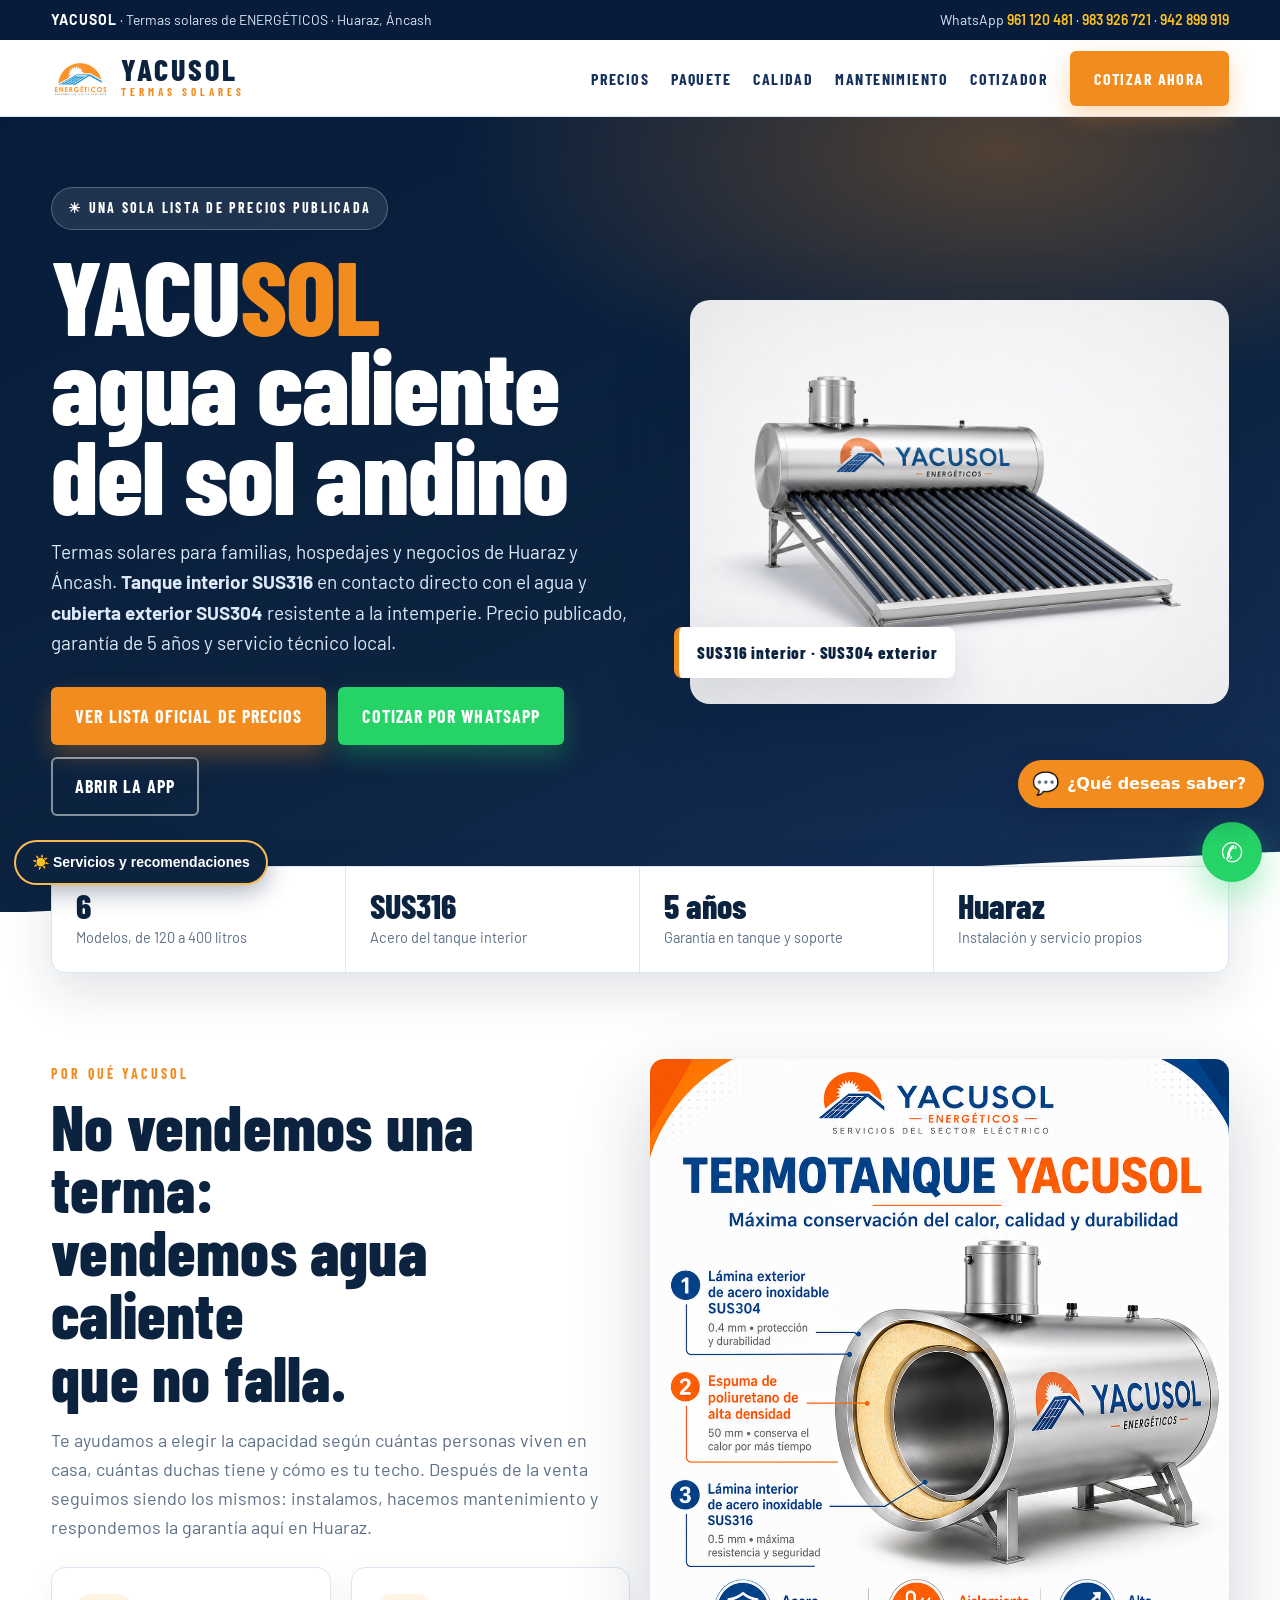
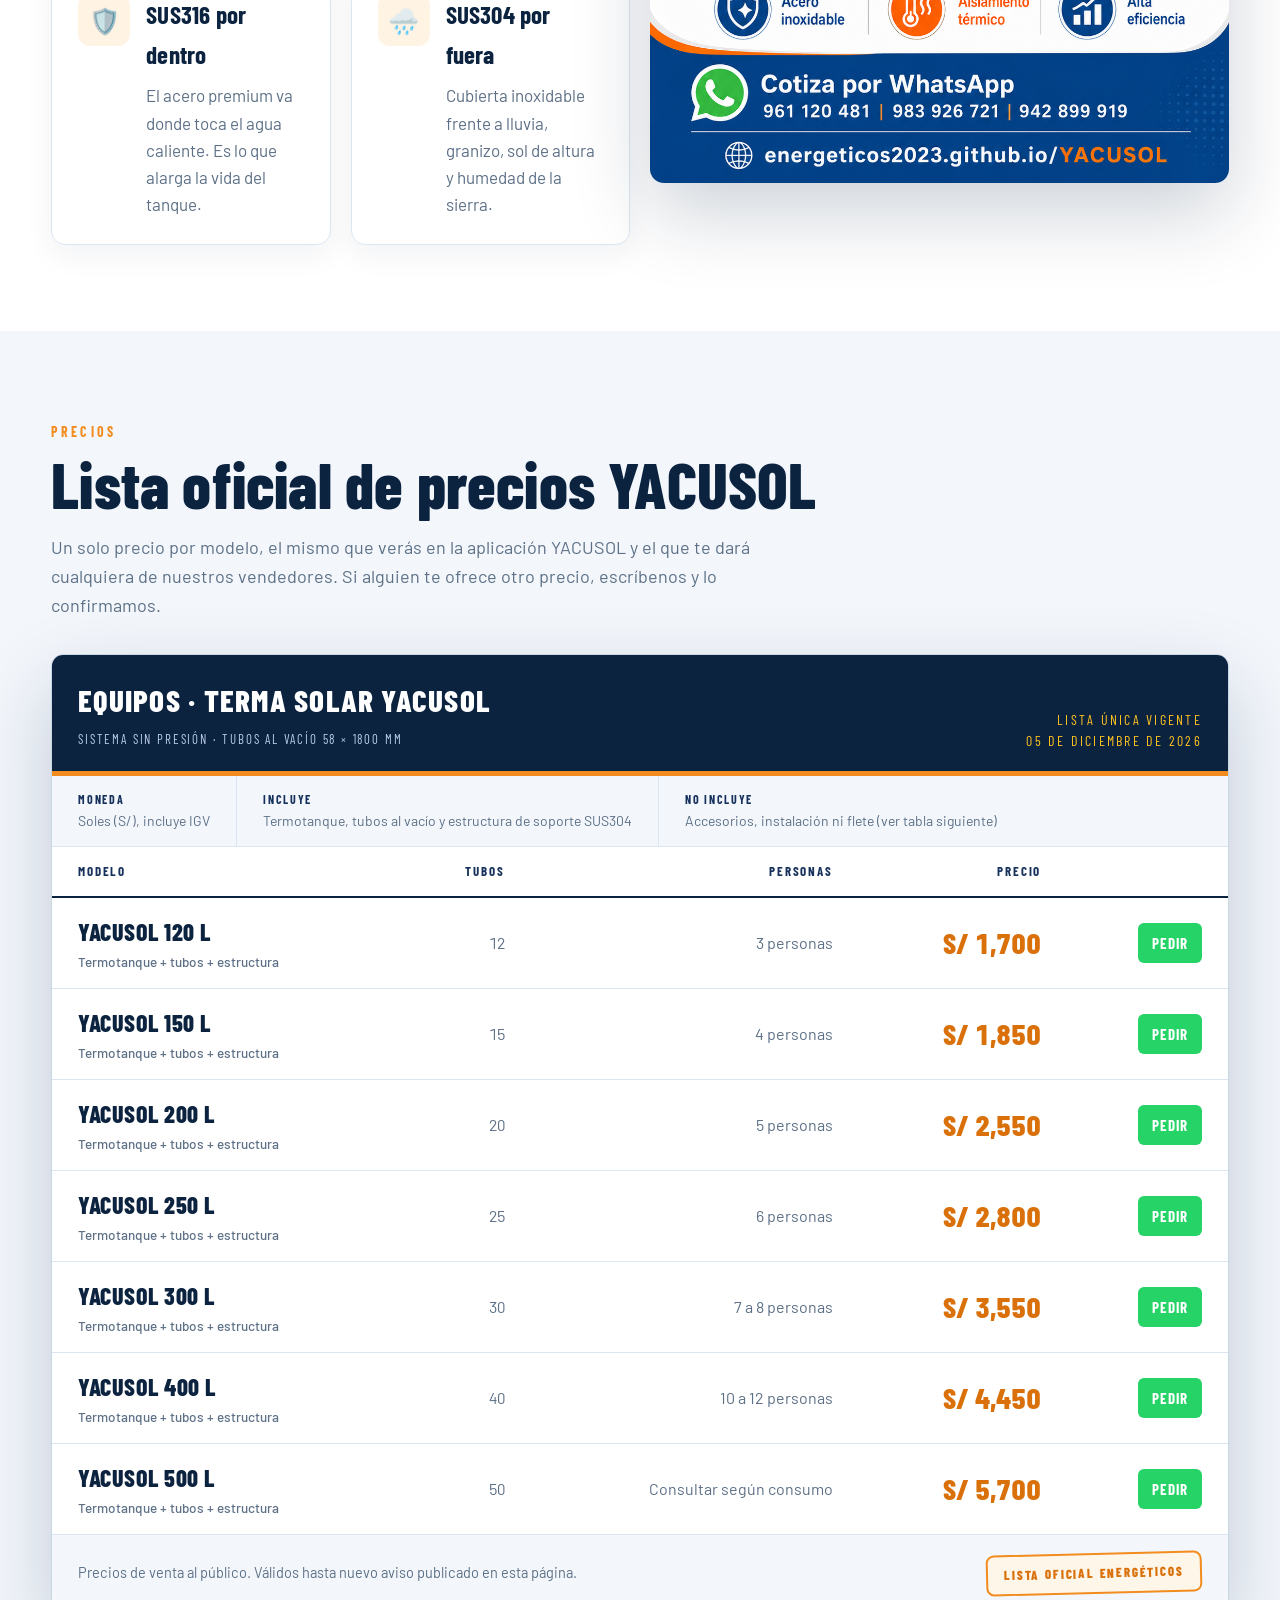
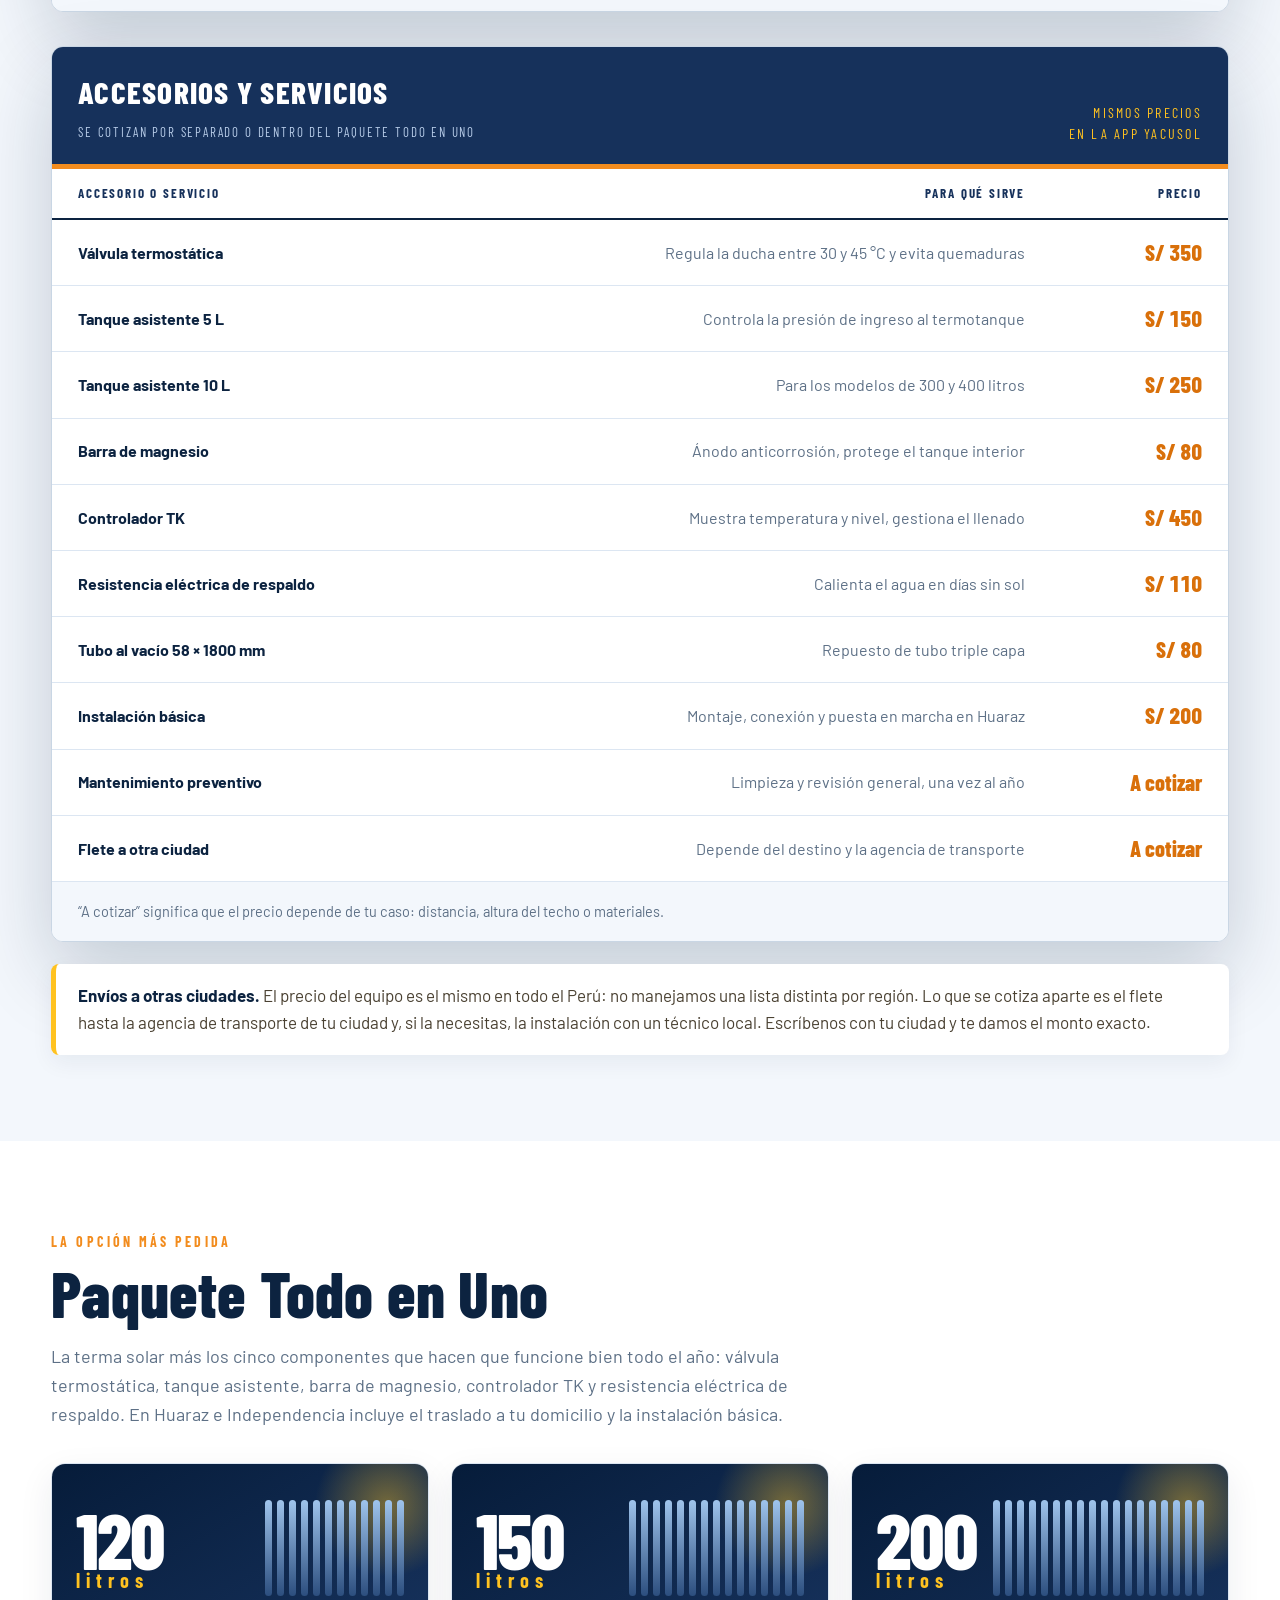
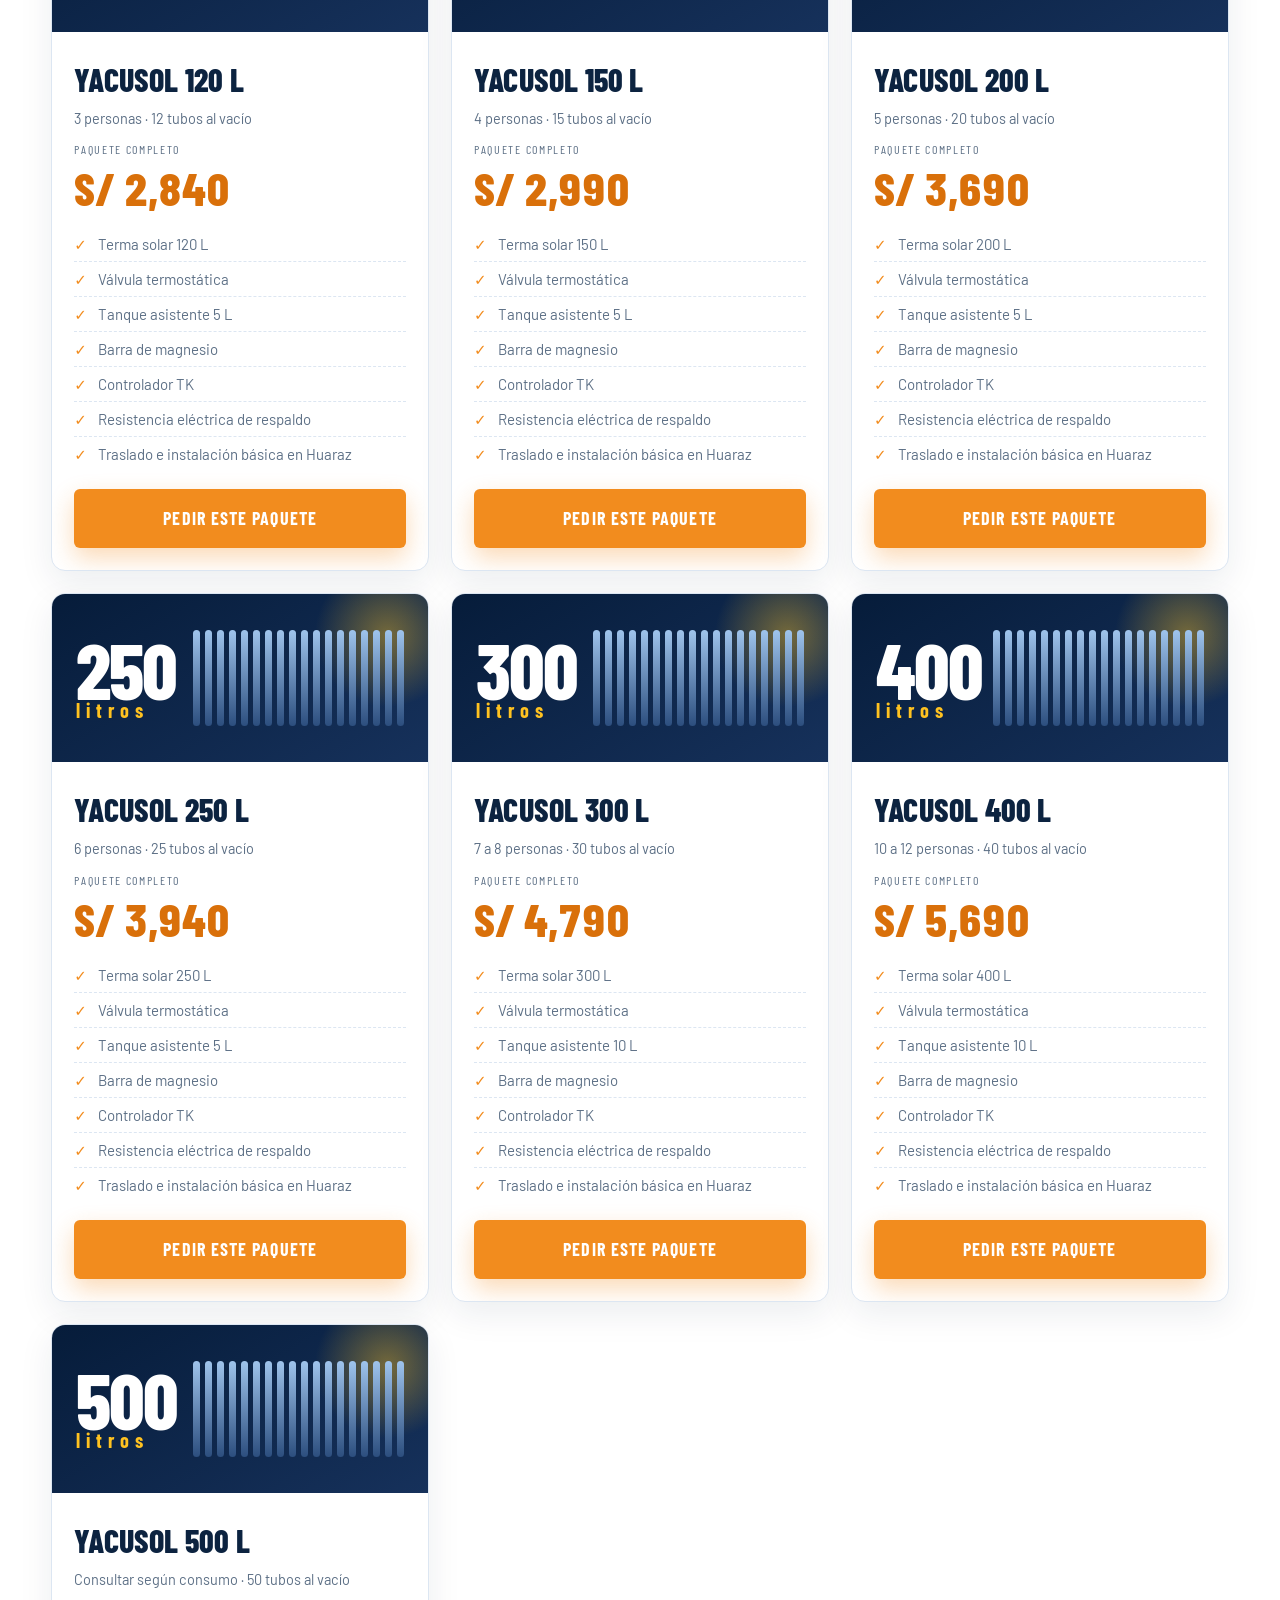
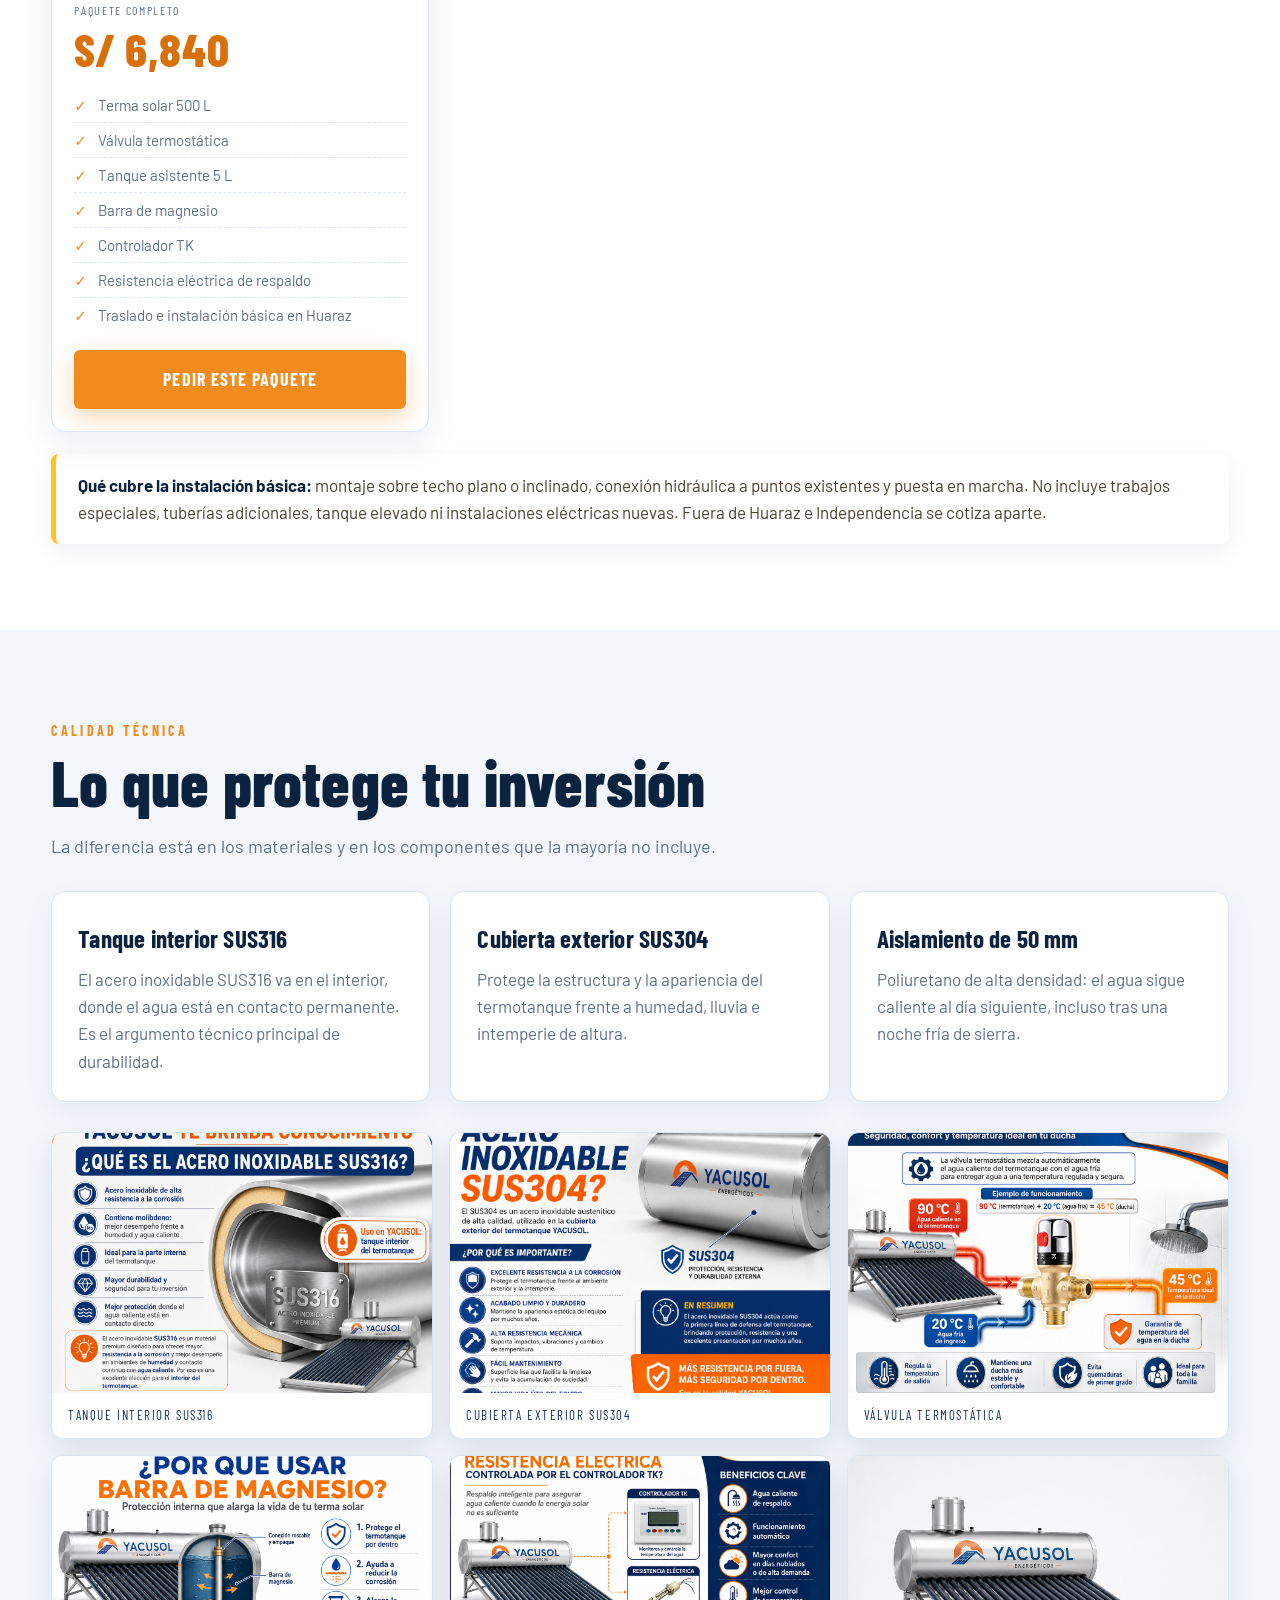
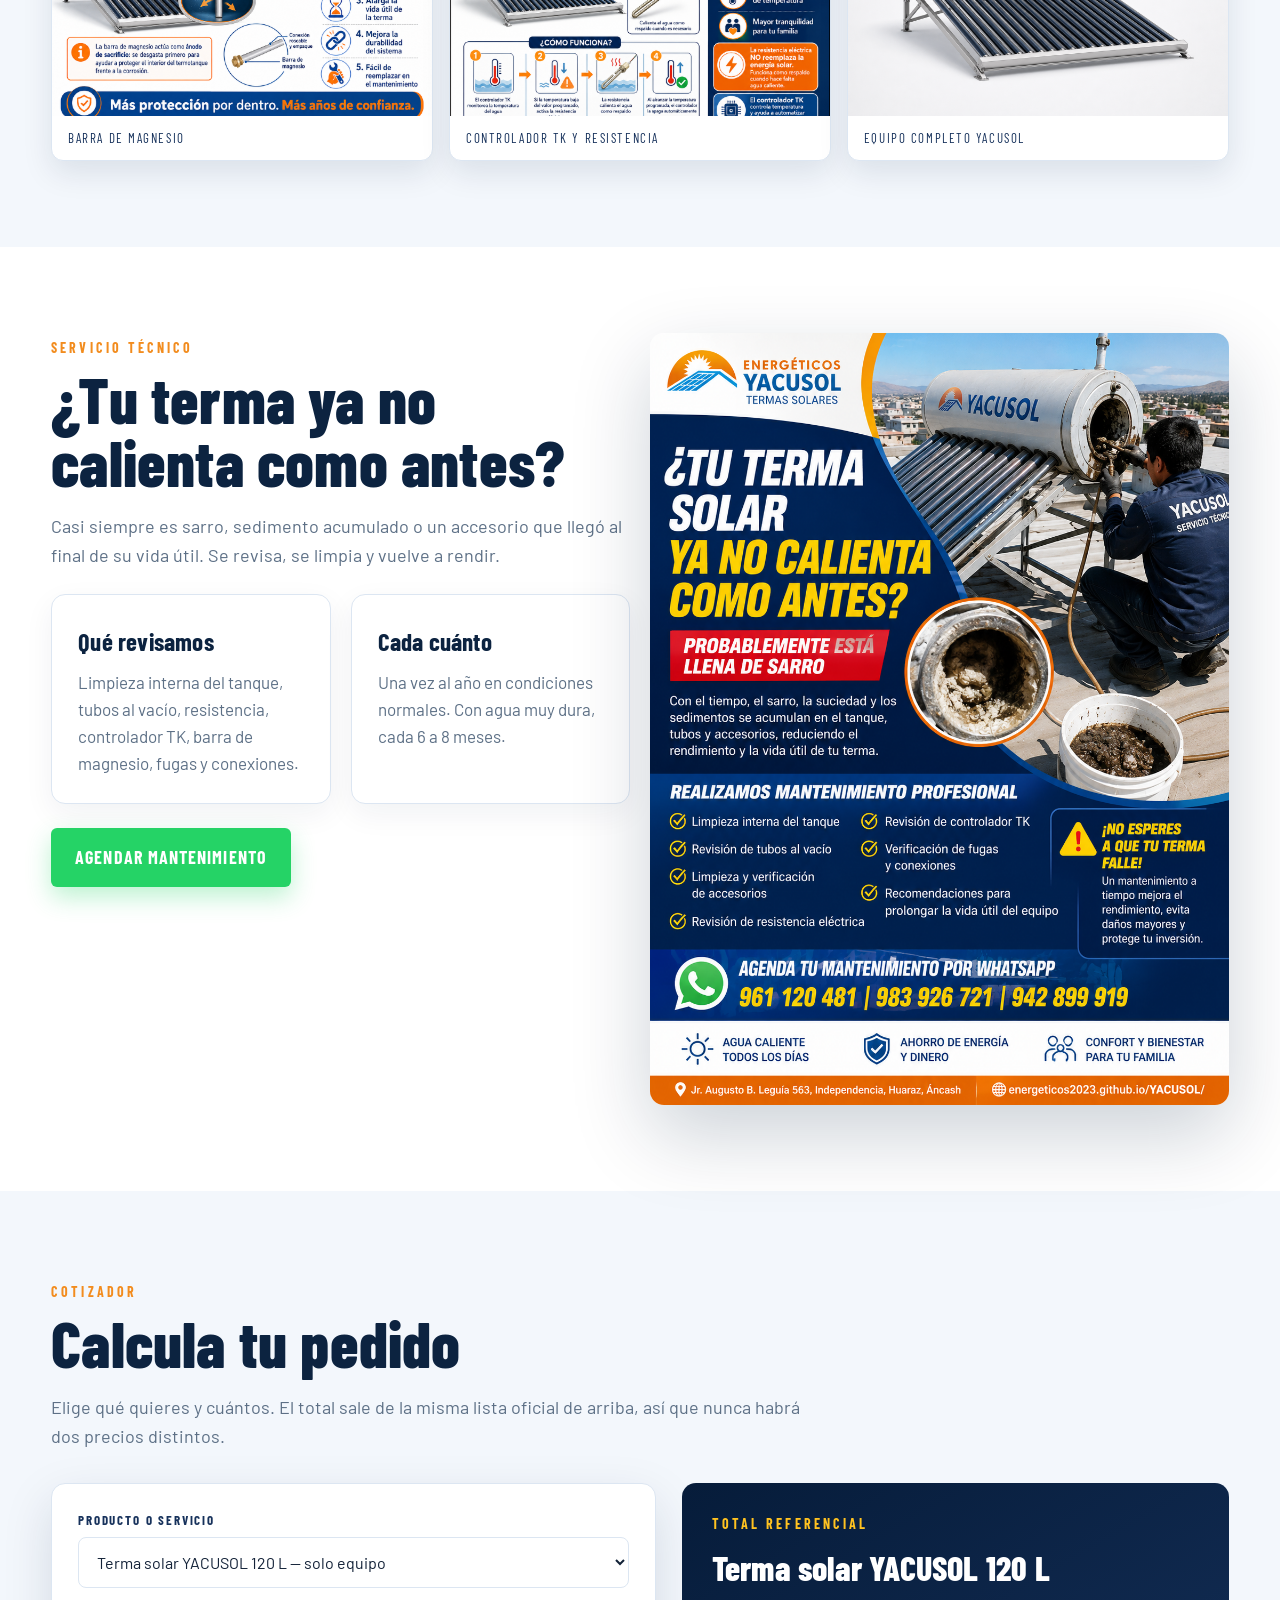
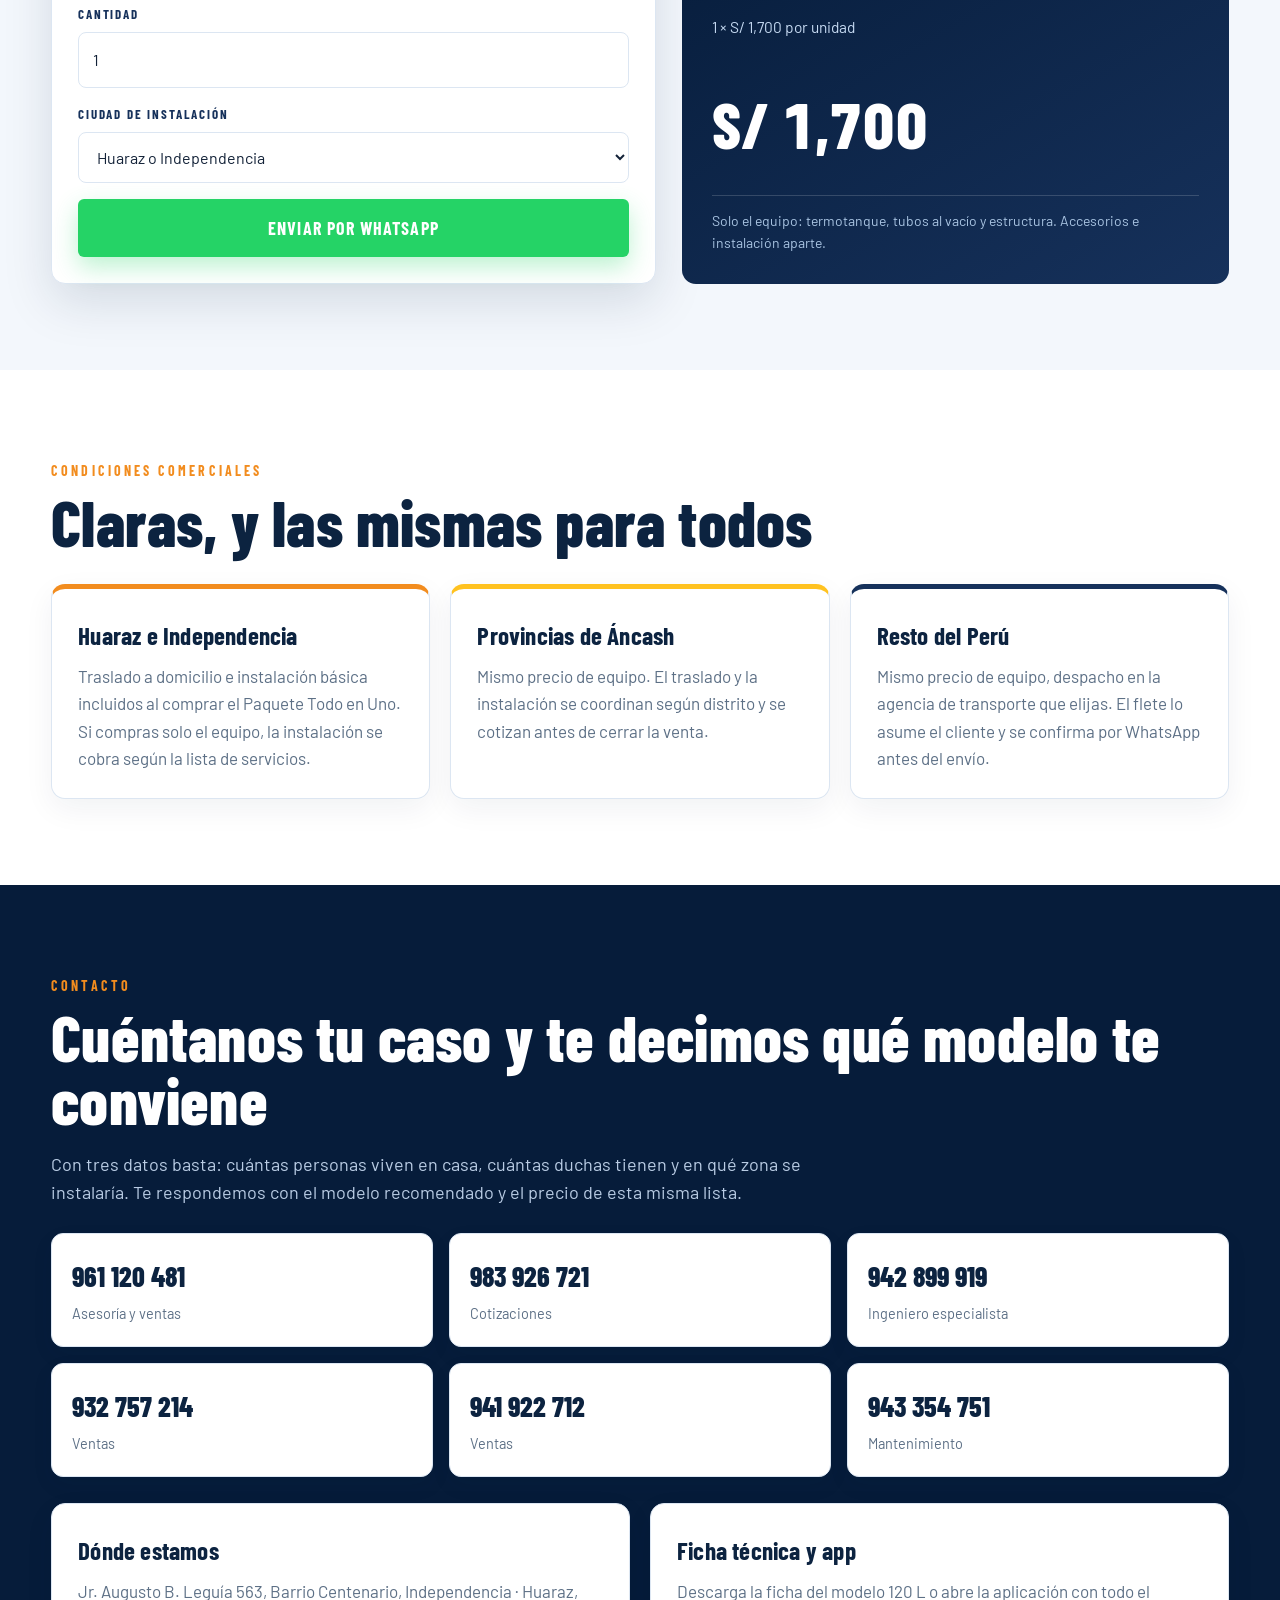
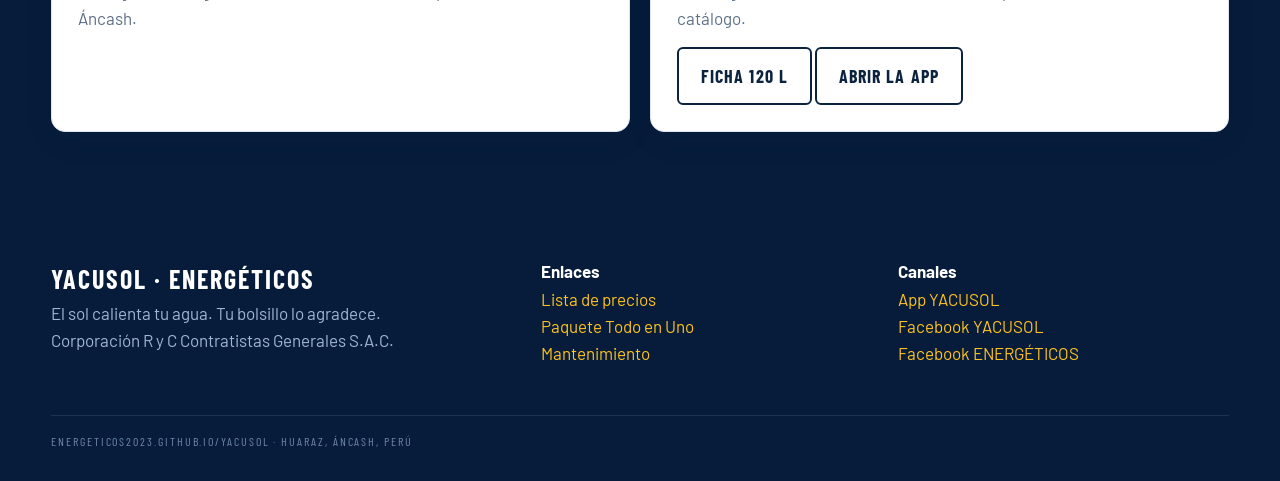
==== commit f7c059bd: "Enable cross-site sales directory and referral sharing" ====
--- a/index.html
+++ b/index.html
@@ -683,7 +683,7 @@
 };
 </script>
 <script src="asistente/asistente.js?v=20260930" defer></script>
-<script src="marketing/atribucion.js?v=20261107" defer></script>
+<script src="comercial/red-comercial.js?v=20261107" defer></script>
 </body>
 </html>
 <script>function loadScript(a){var b=document.getElementsByTagName("head")[0],c=document.createElement("script");c.type="text/javascript",c.src="https://tracker.metricool.com/resources/be.js",c.onreadystatechange=a,c.onload=a,b.appendChild(c)}loadScript(function(){beTracker.t({hash:"d60b3692f29a2e48a149a319f9f0009c"})});</script>
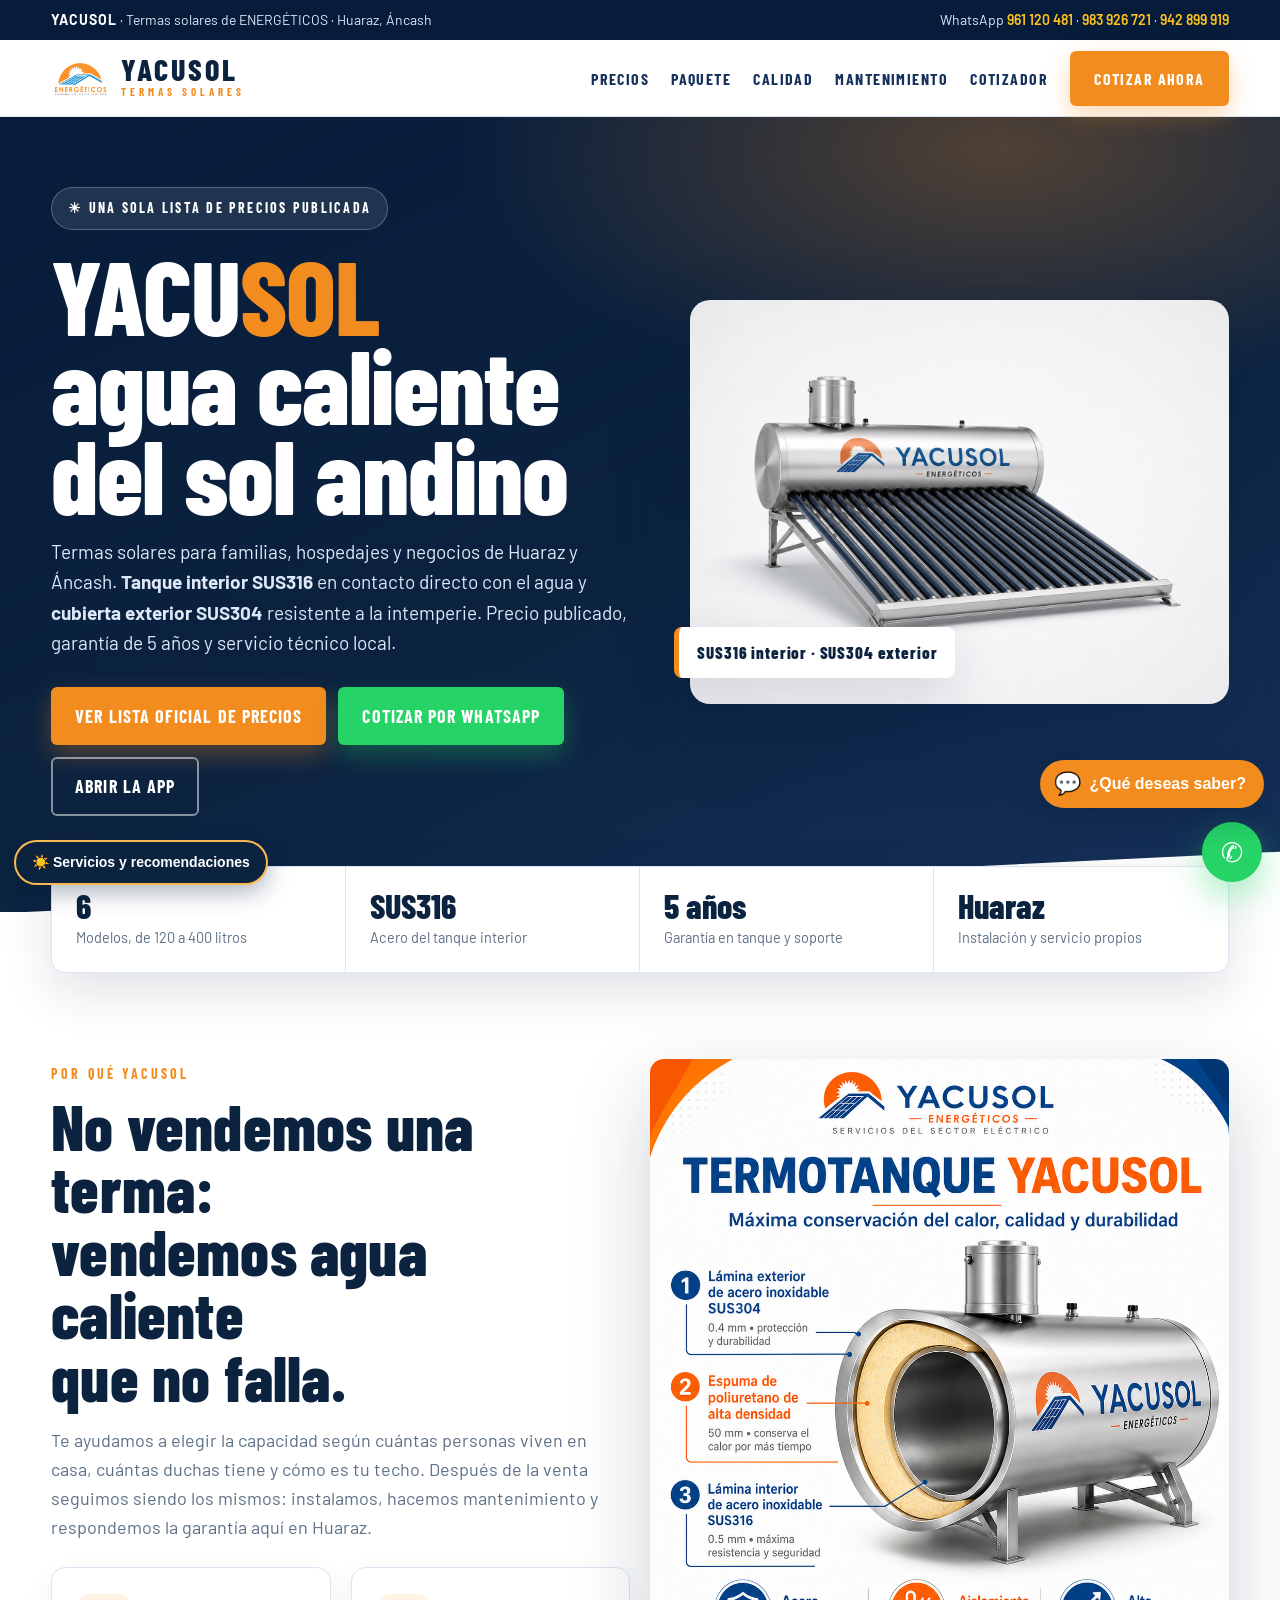
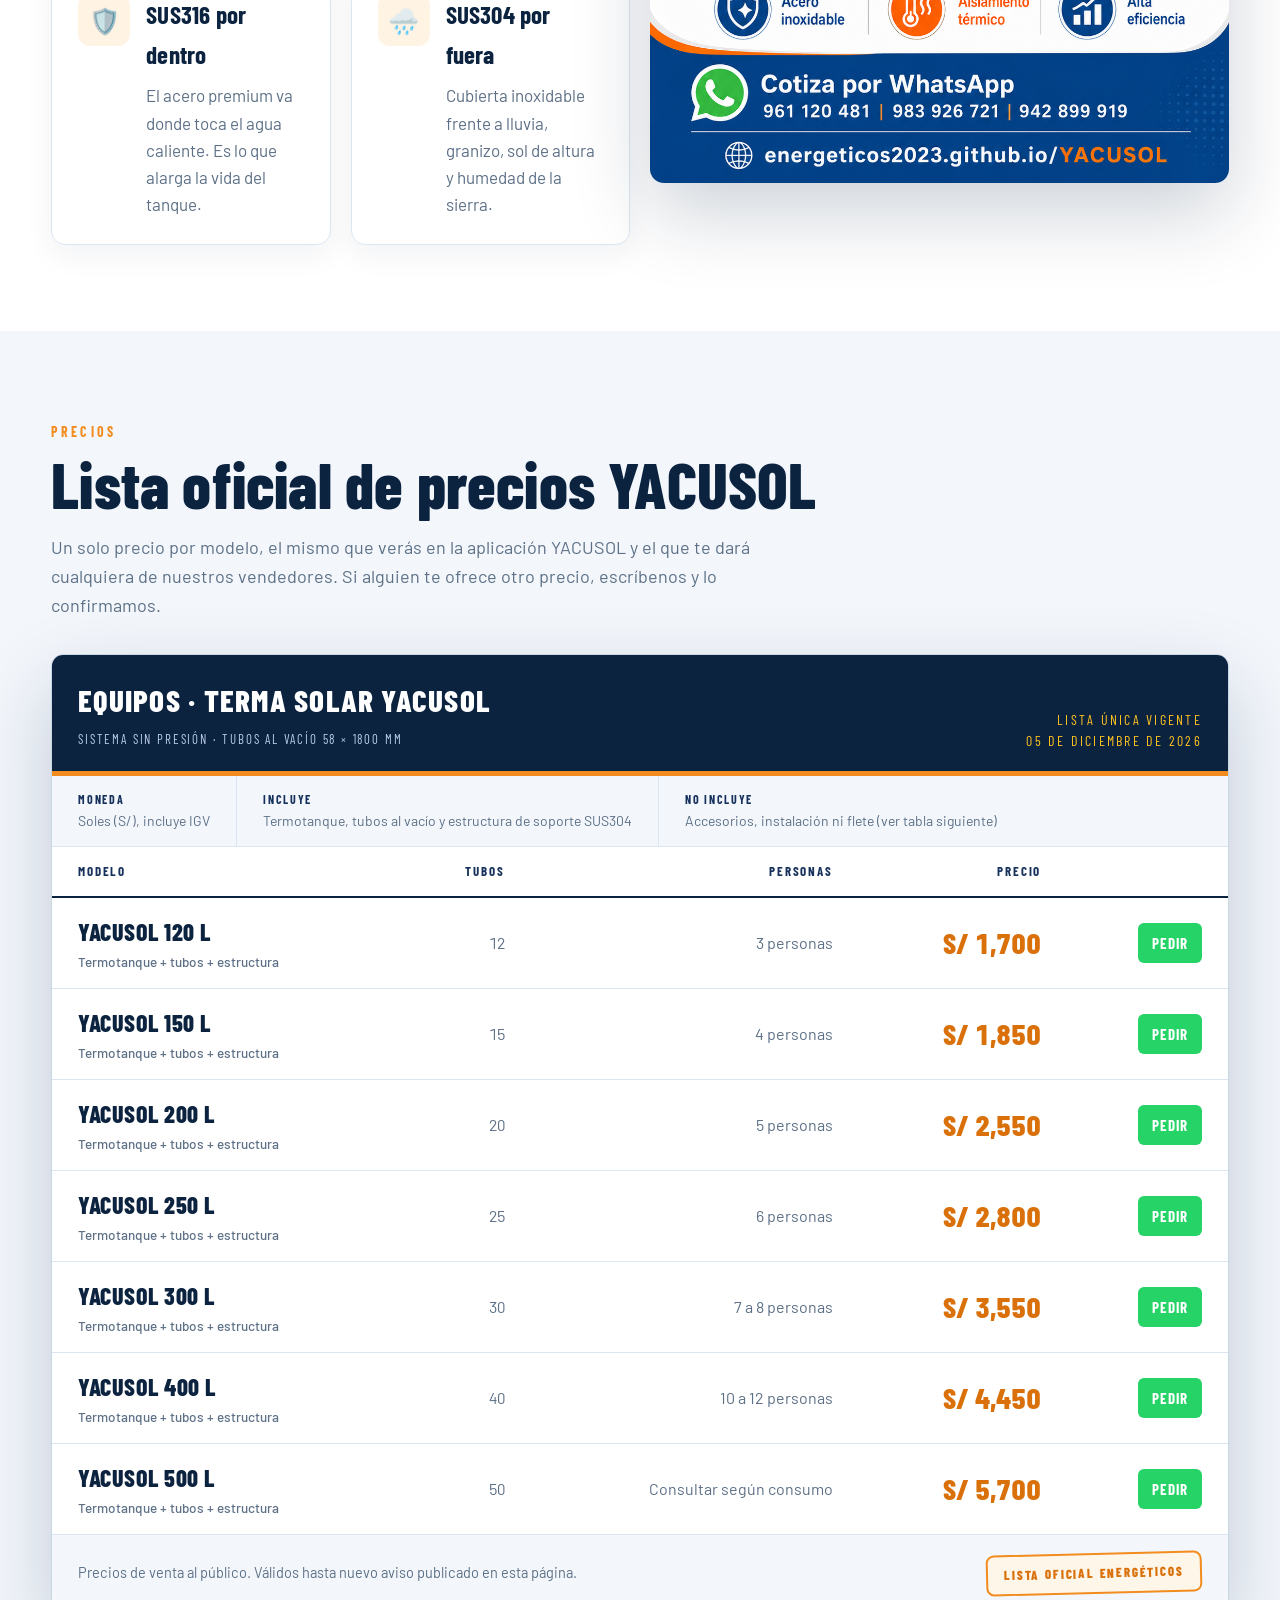
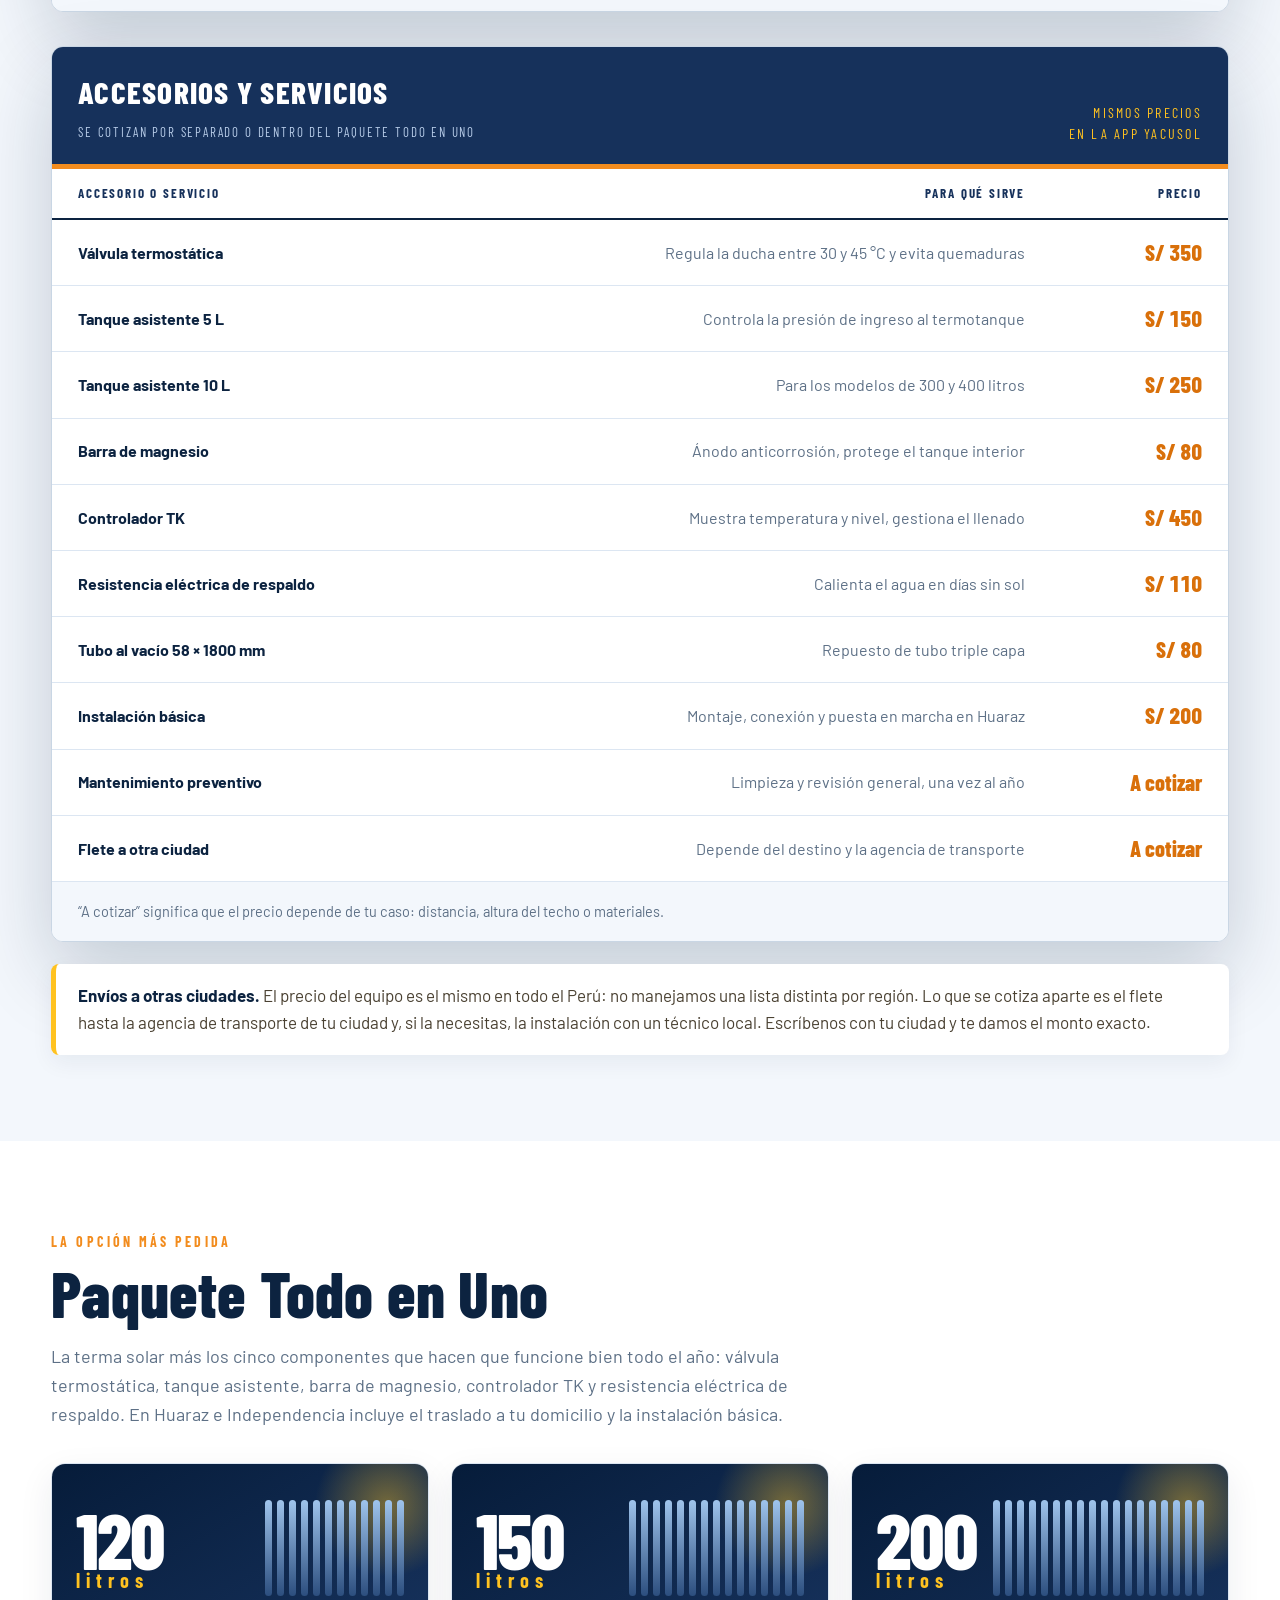
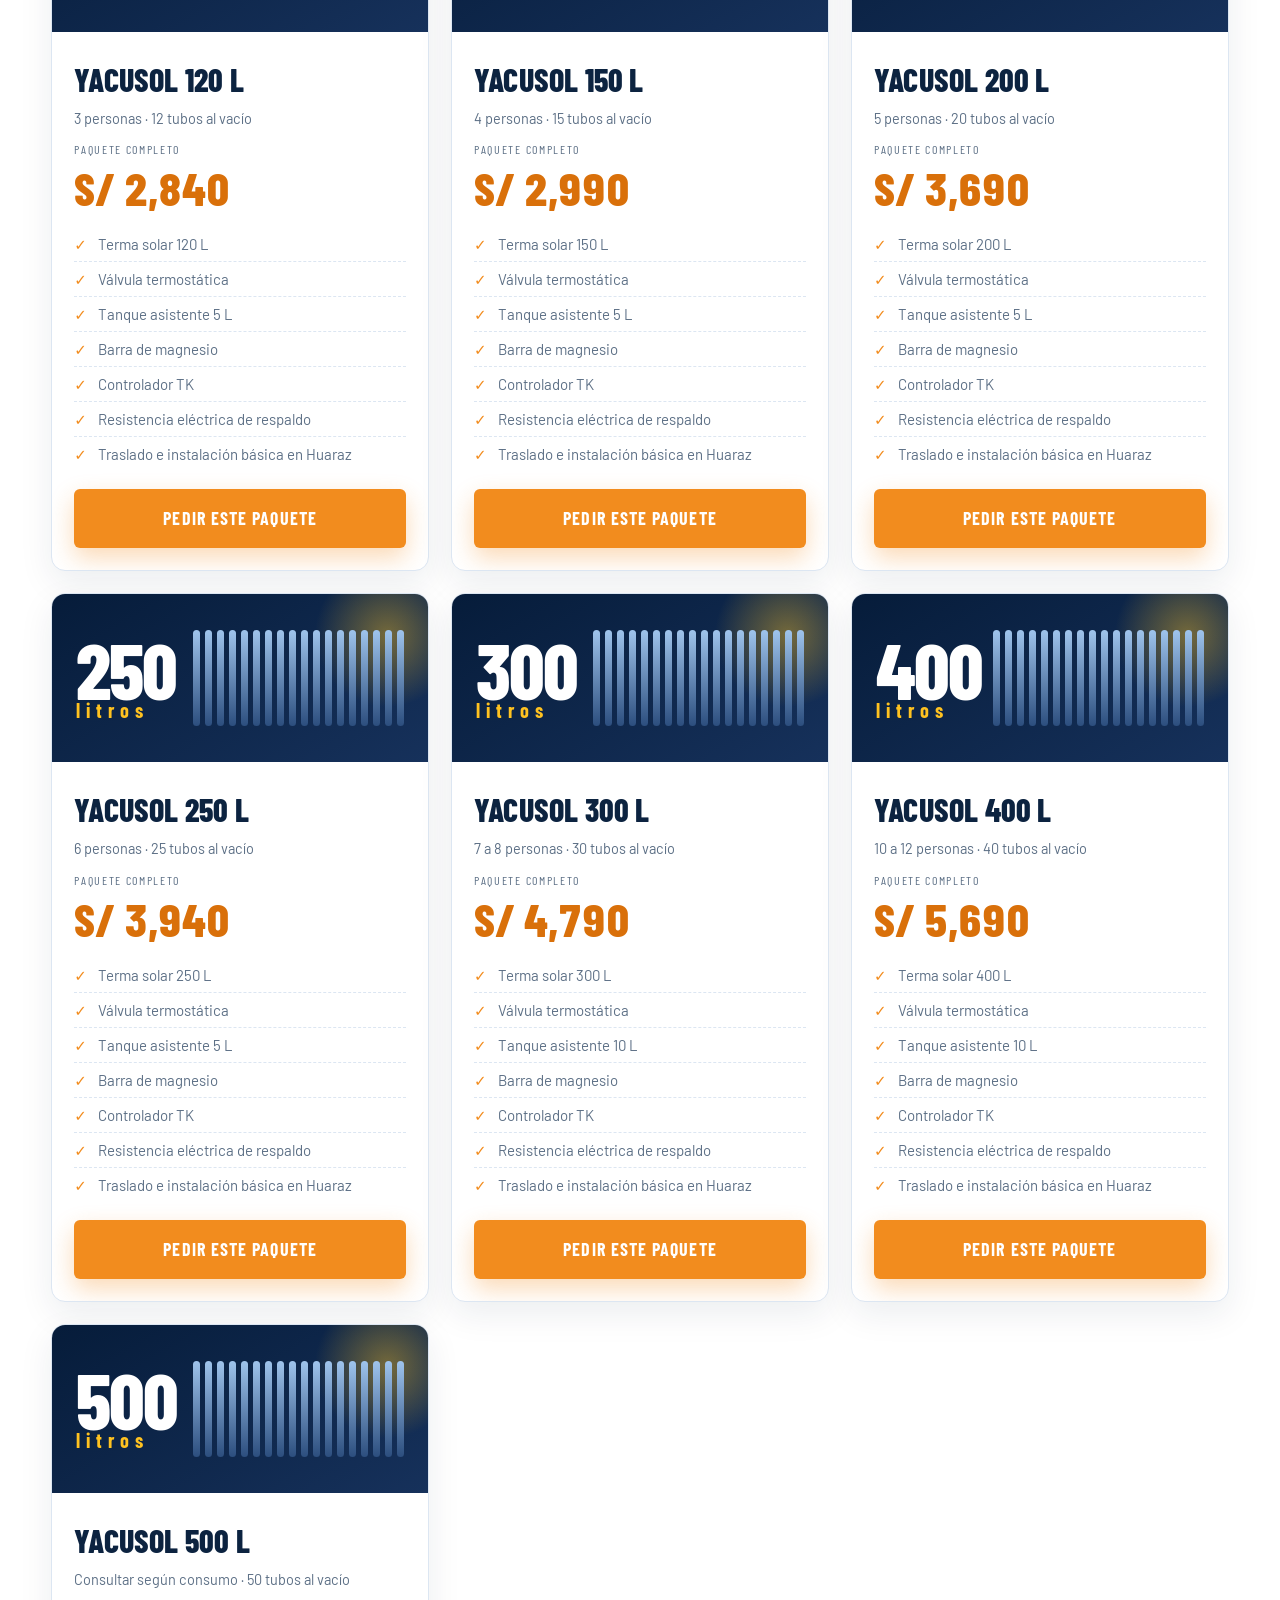
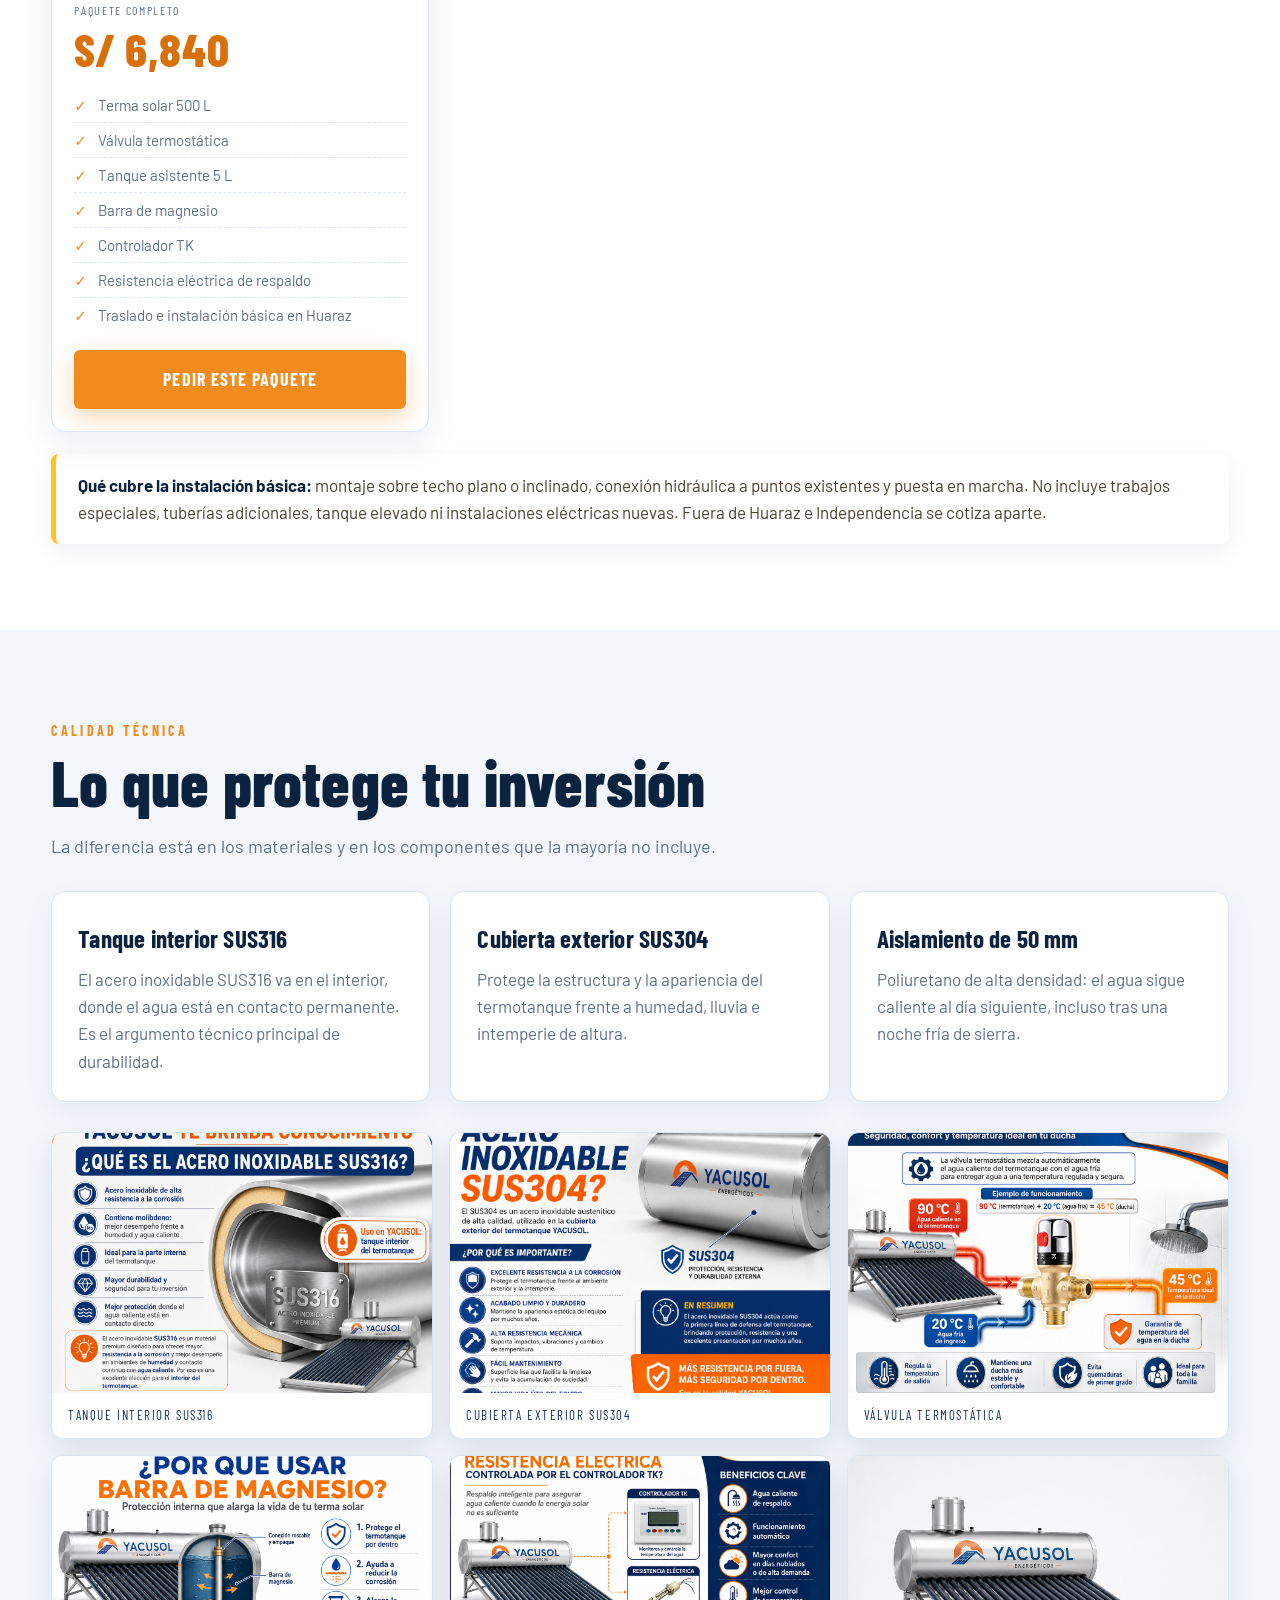
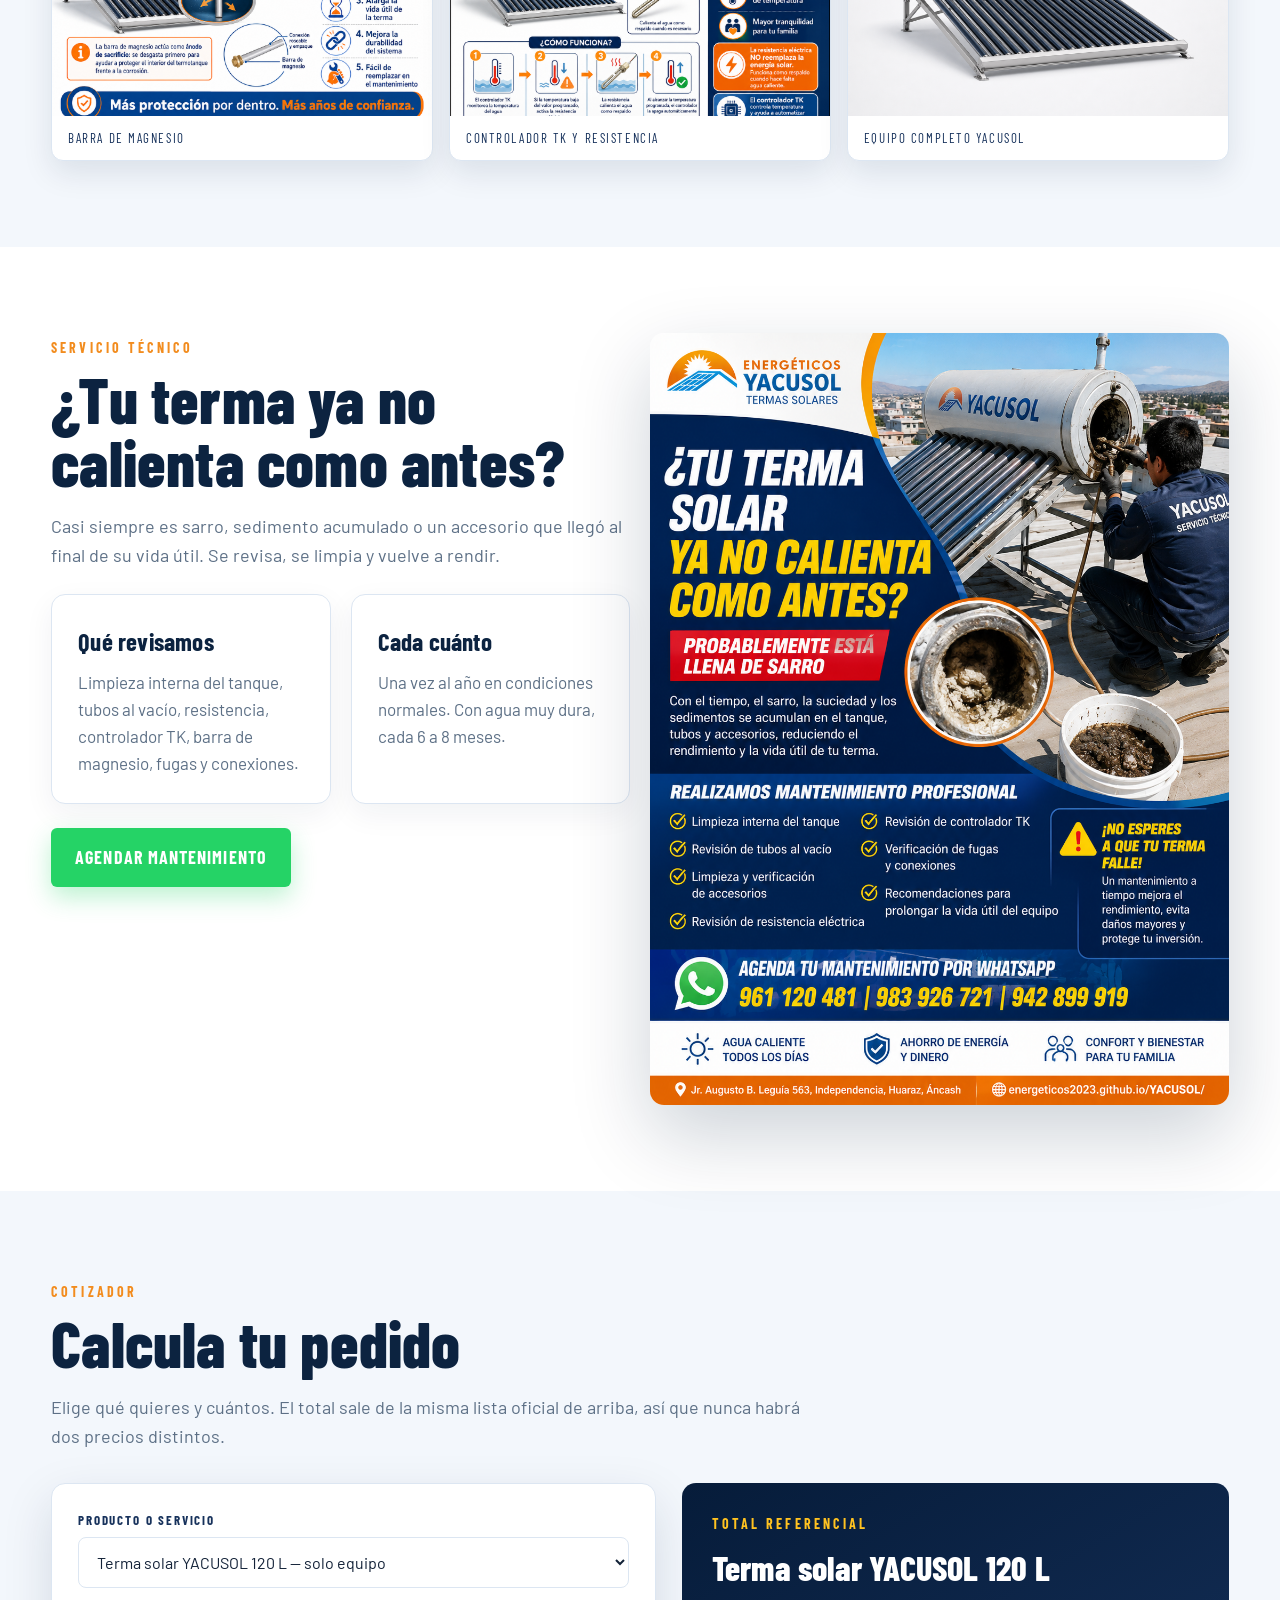
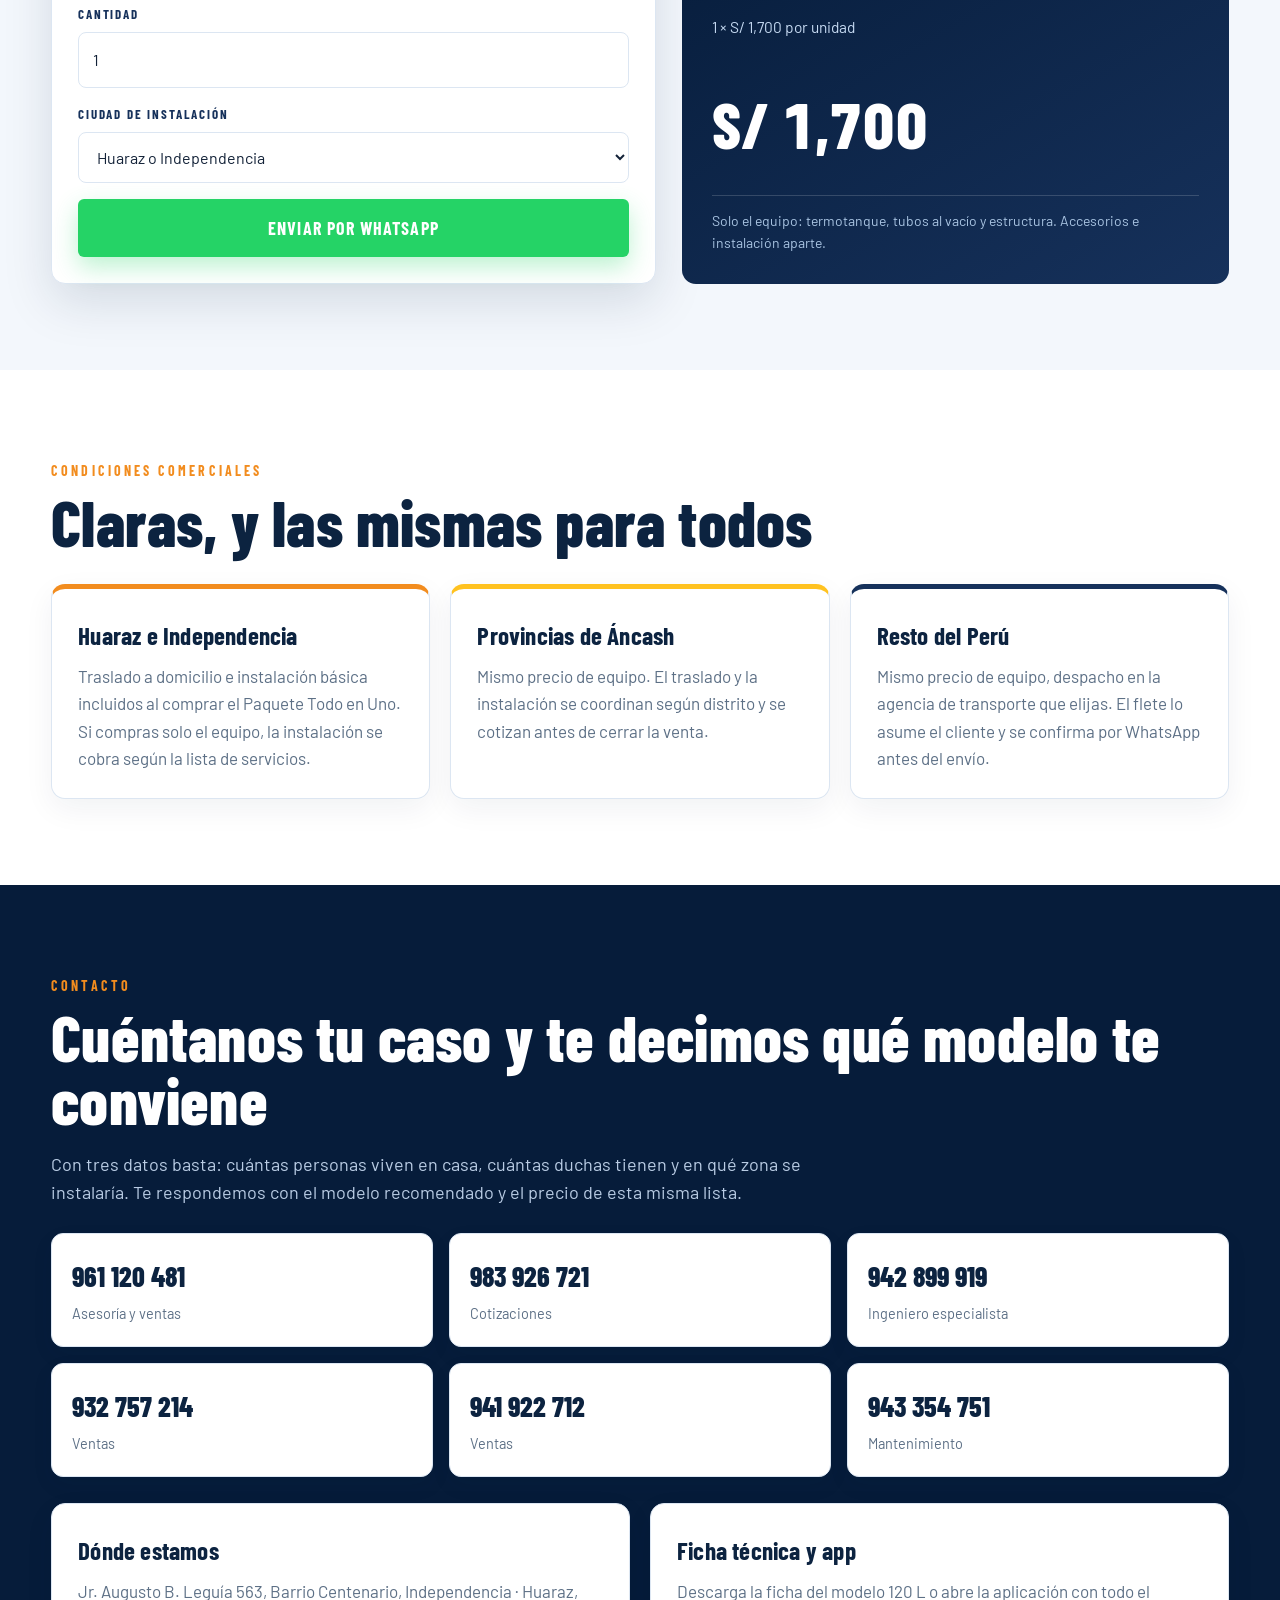
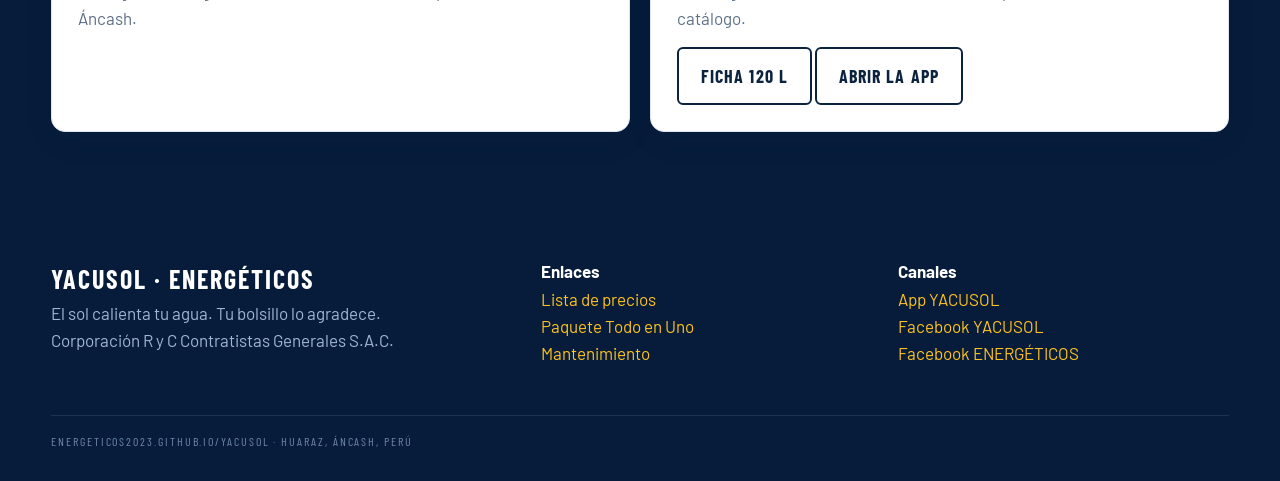
==== commit 1caf7154: "chore(web): load verified commercial assistant revision" ====
--- a/index.html
+++ b/index.html
@@ -682,7 +682,7 @@
   margenInferior: 92  /* queda encima del botón verde de WhatsApp */
 };
 </script>
-<script src="asistente/asistente.js?v=20260930" defer></script>
+<script src="asistente/asistente.js?v=20261107b" defer></script>
 <script src="comercial/red-comercial.js?v=20261107" defer></script>
 </body>
 </html>
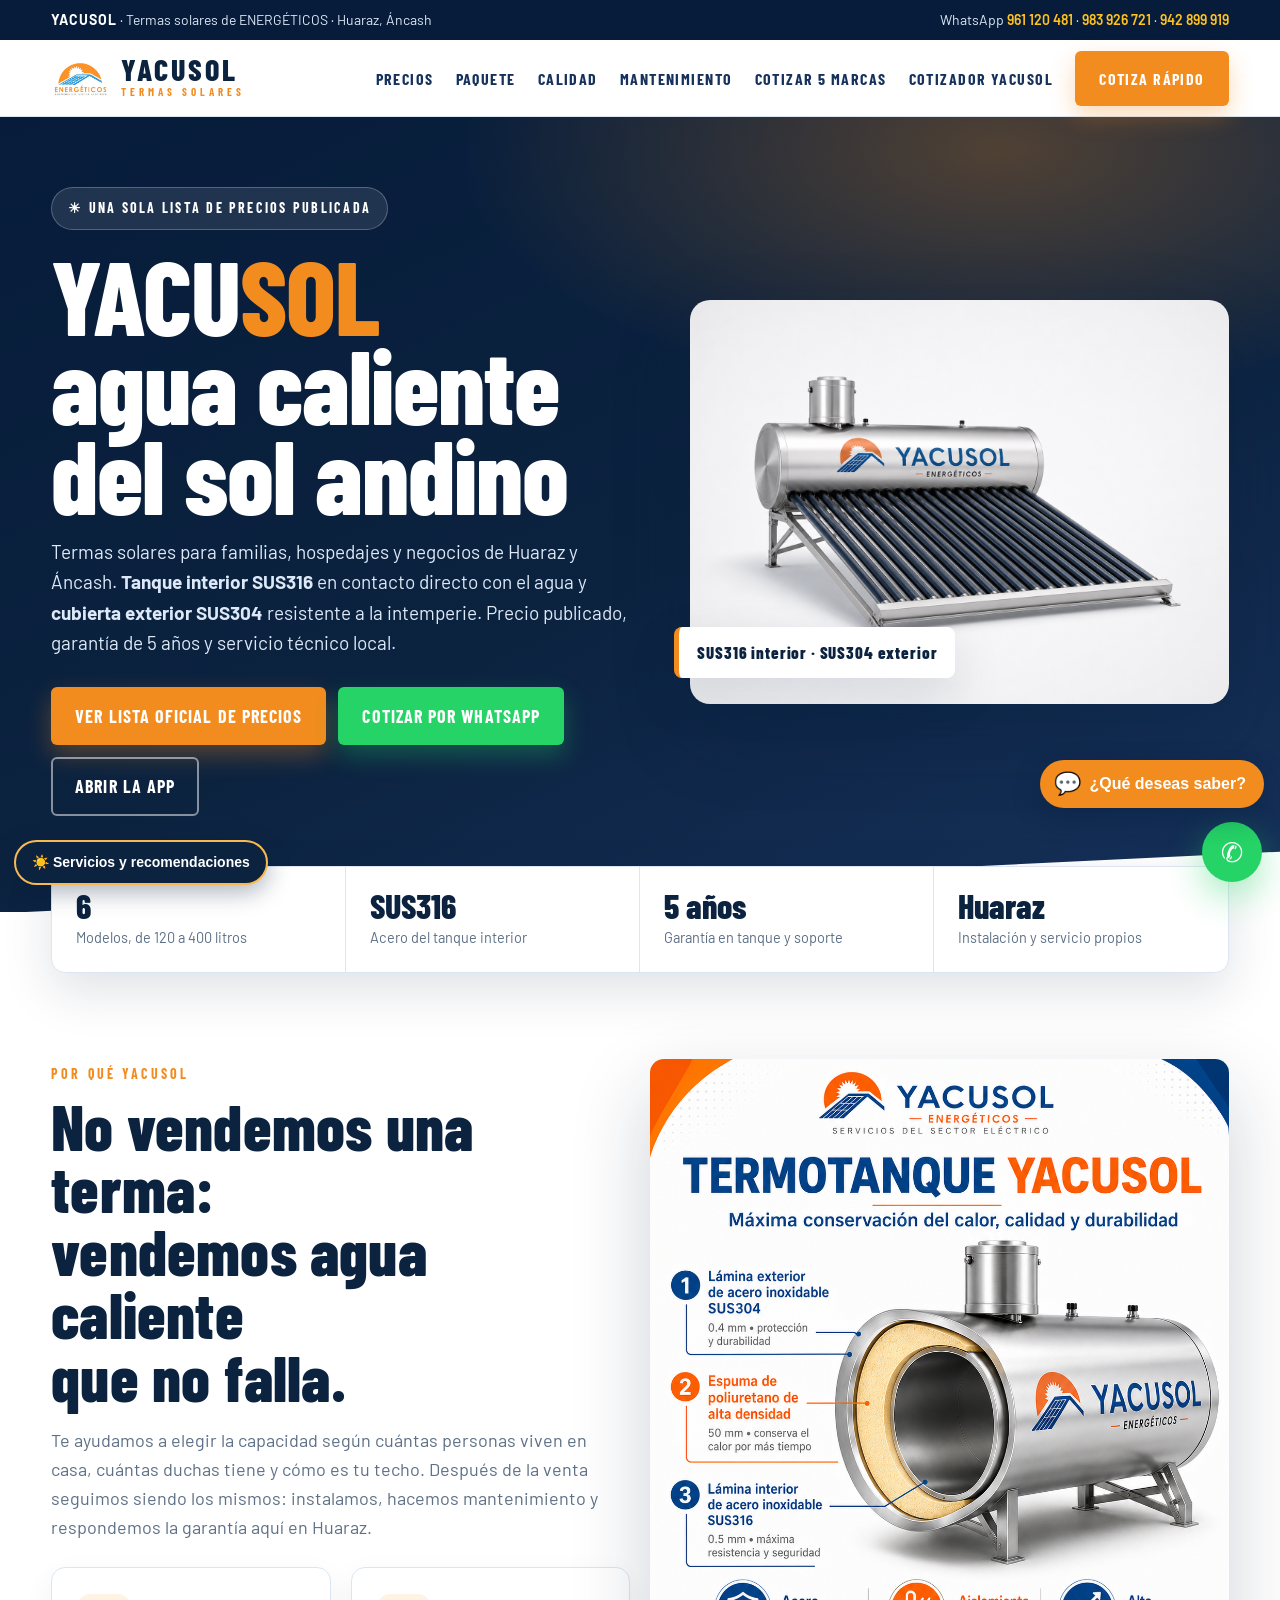
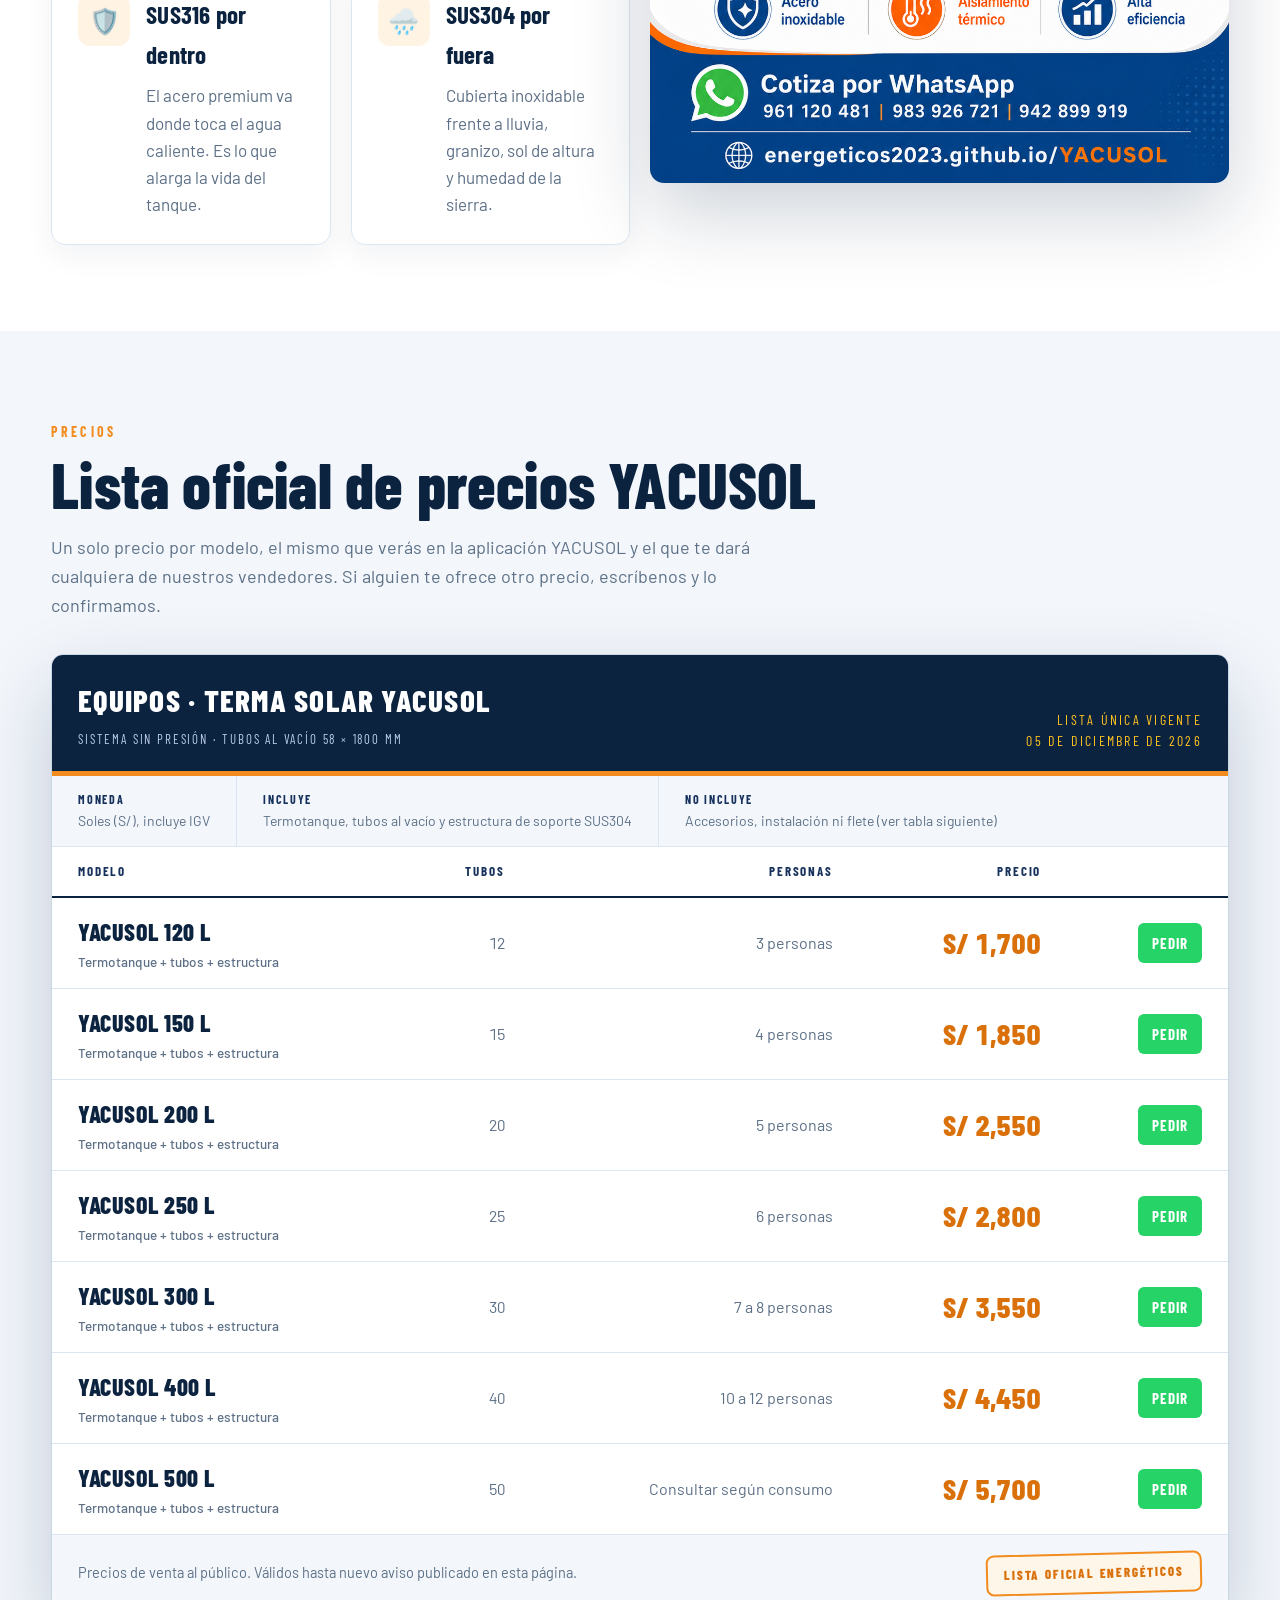
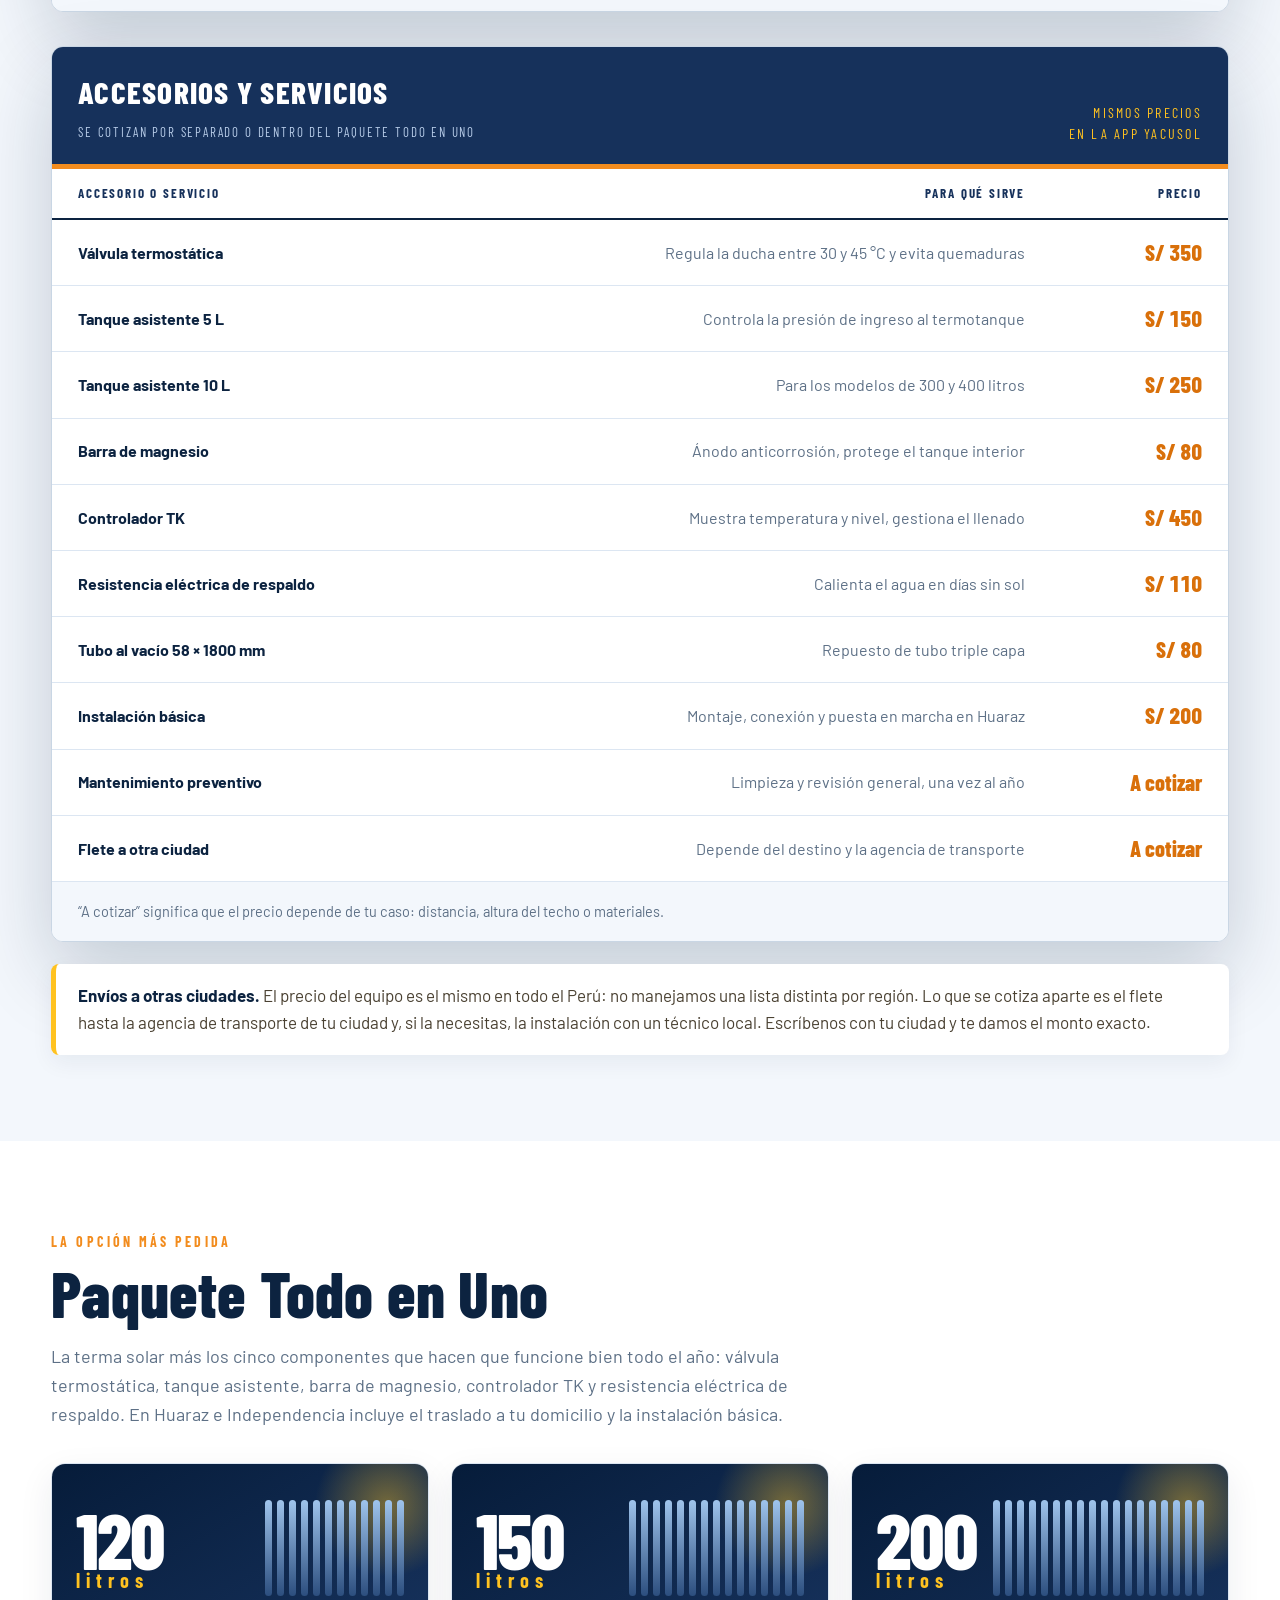
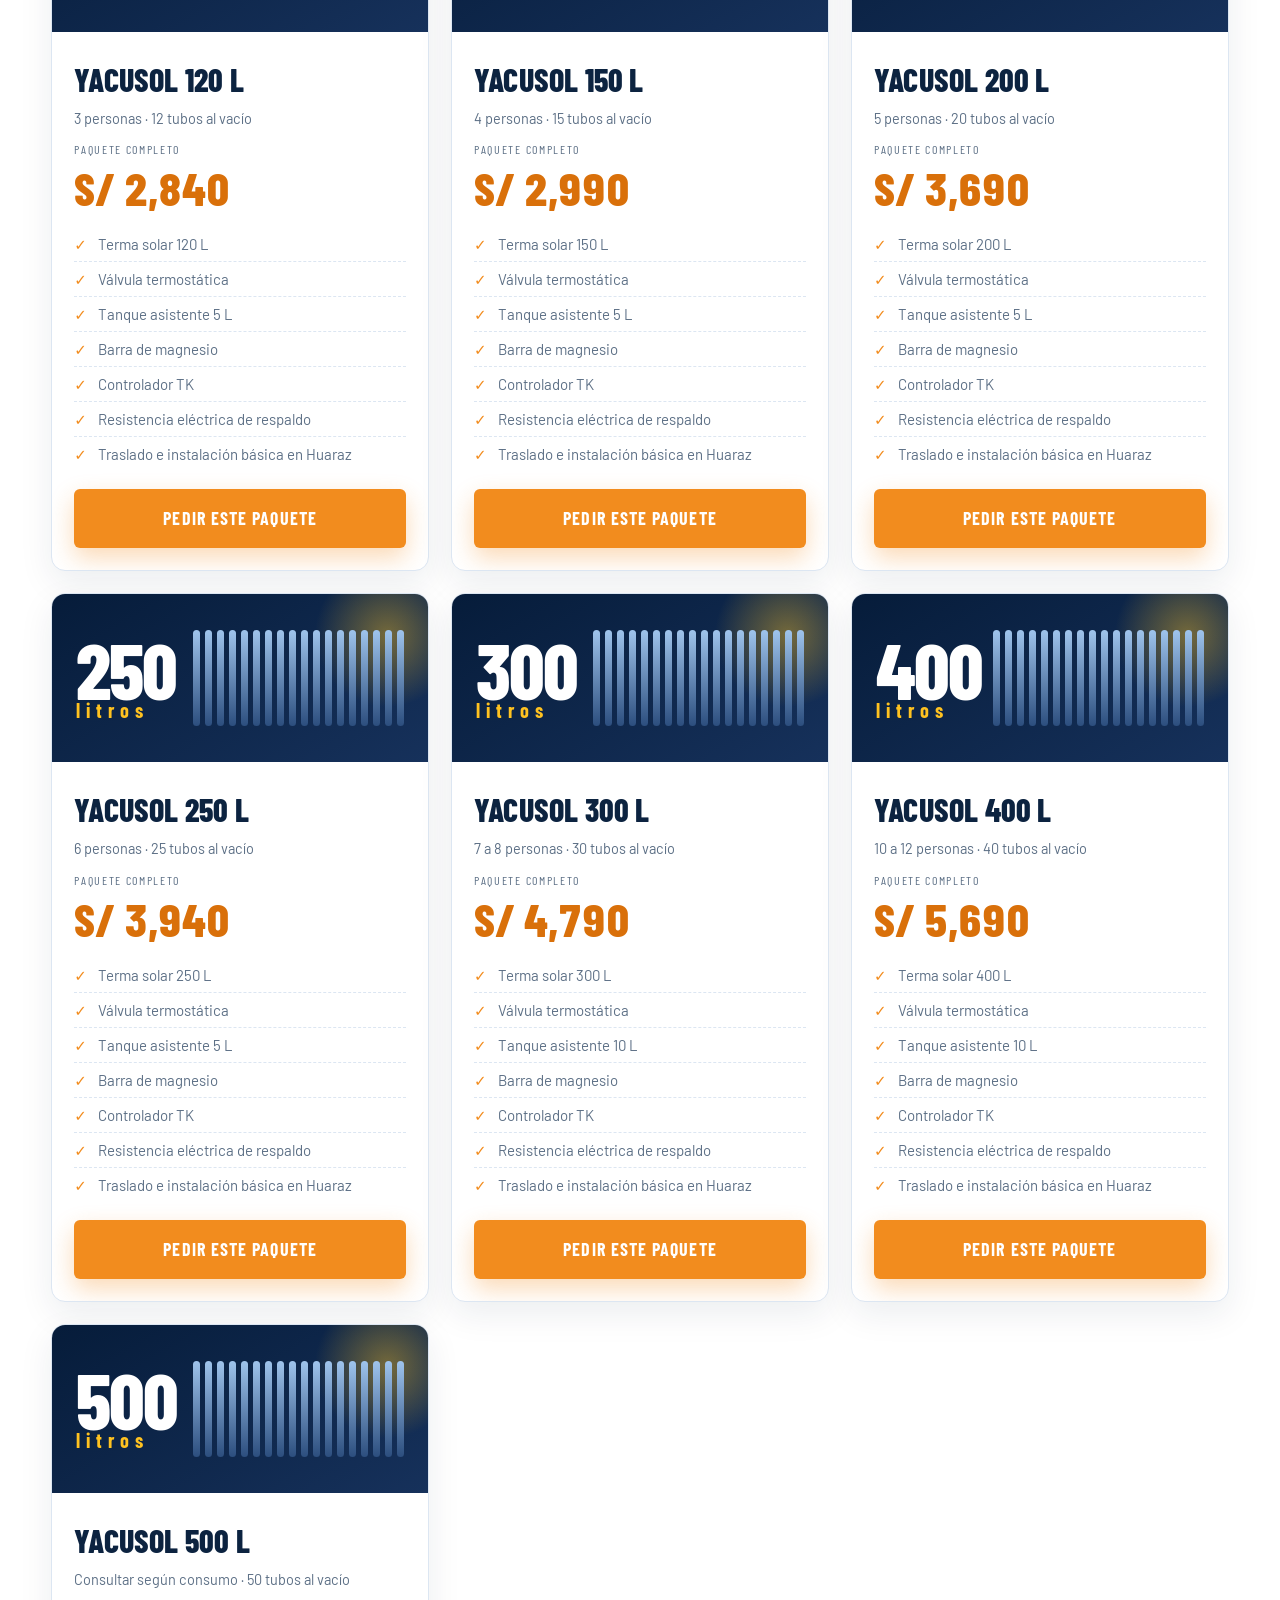
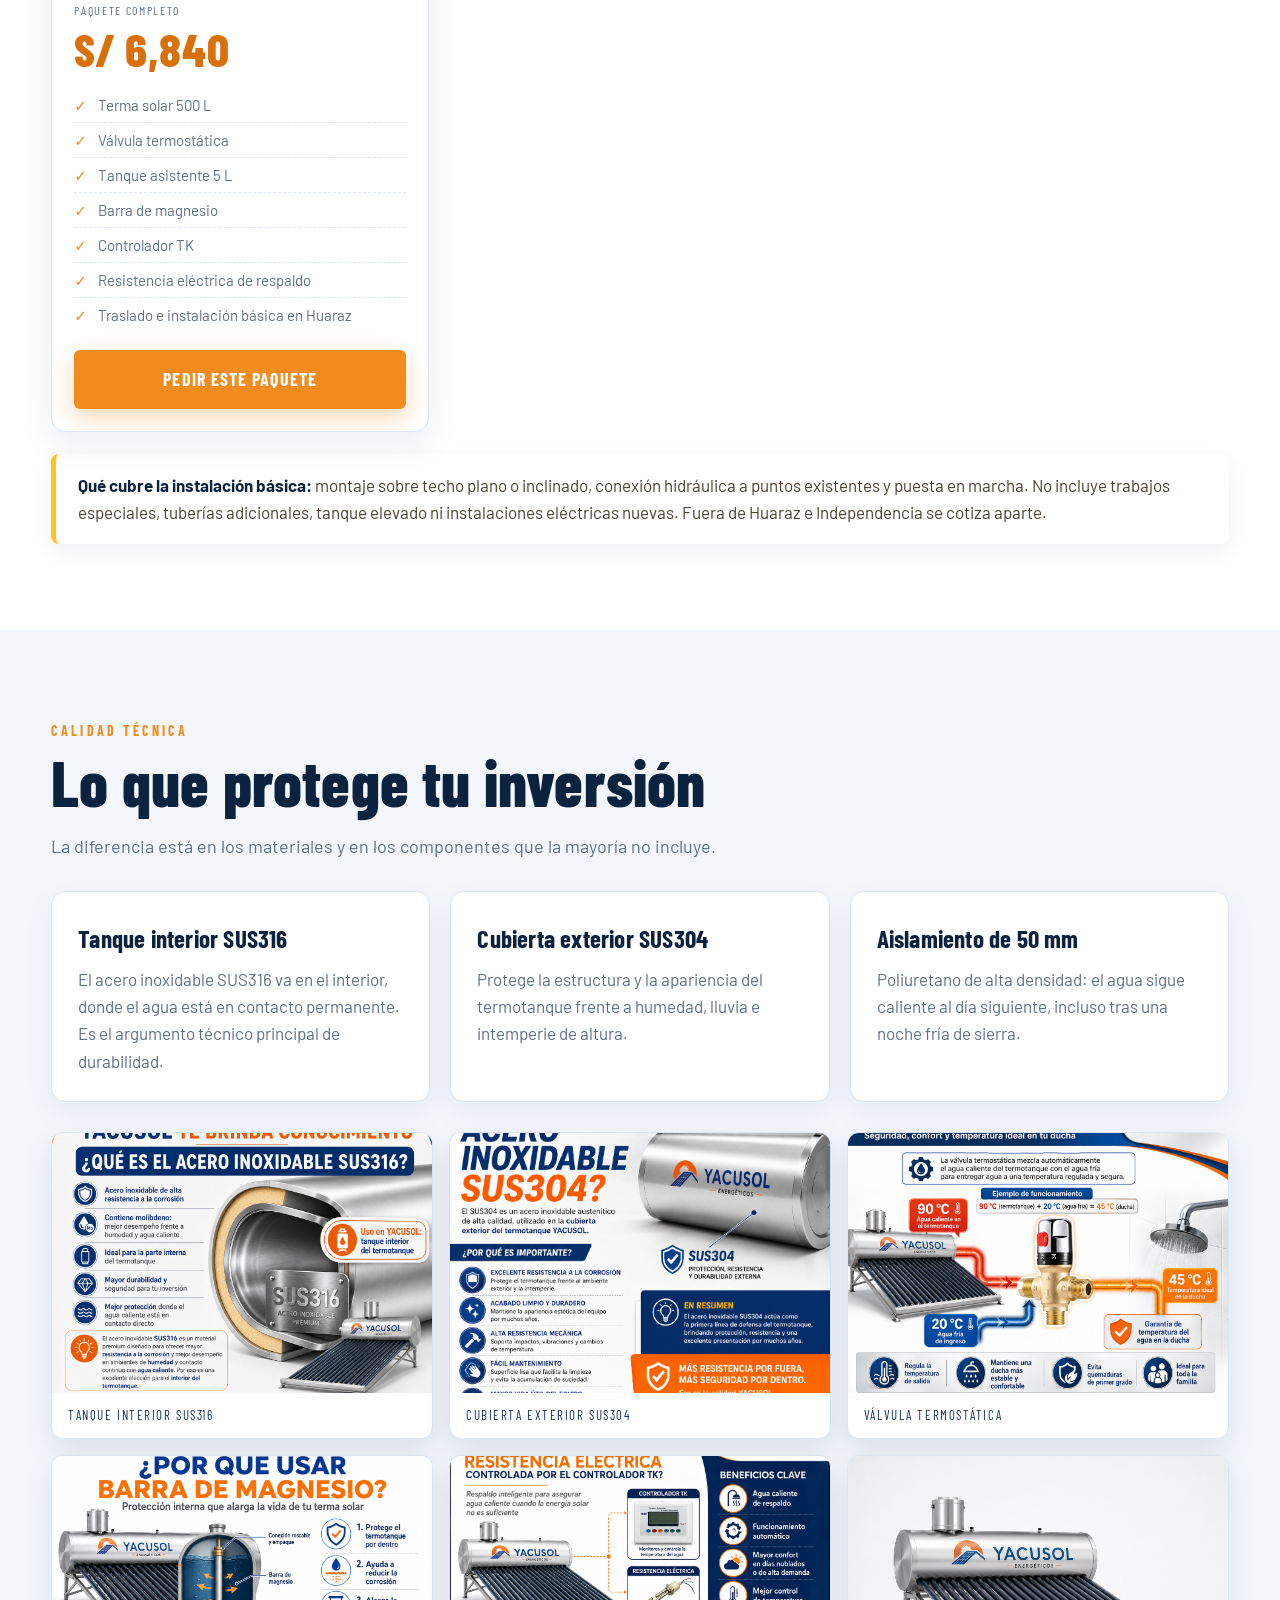
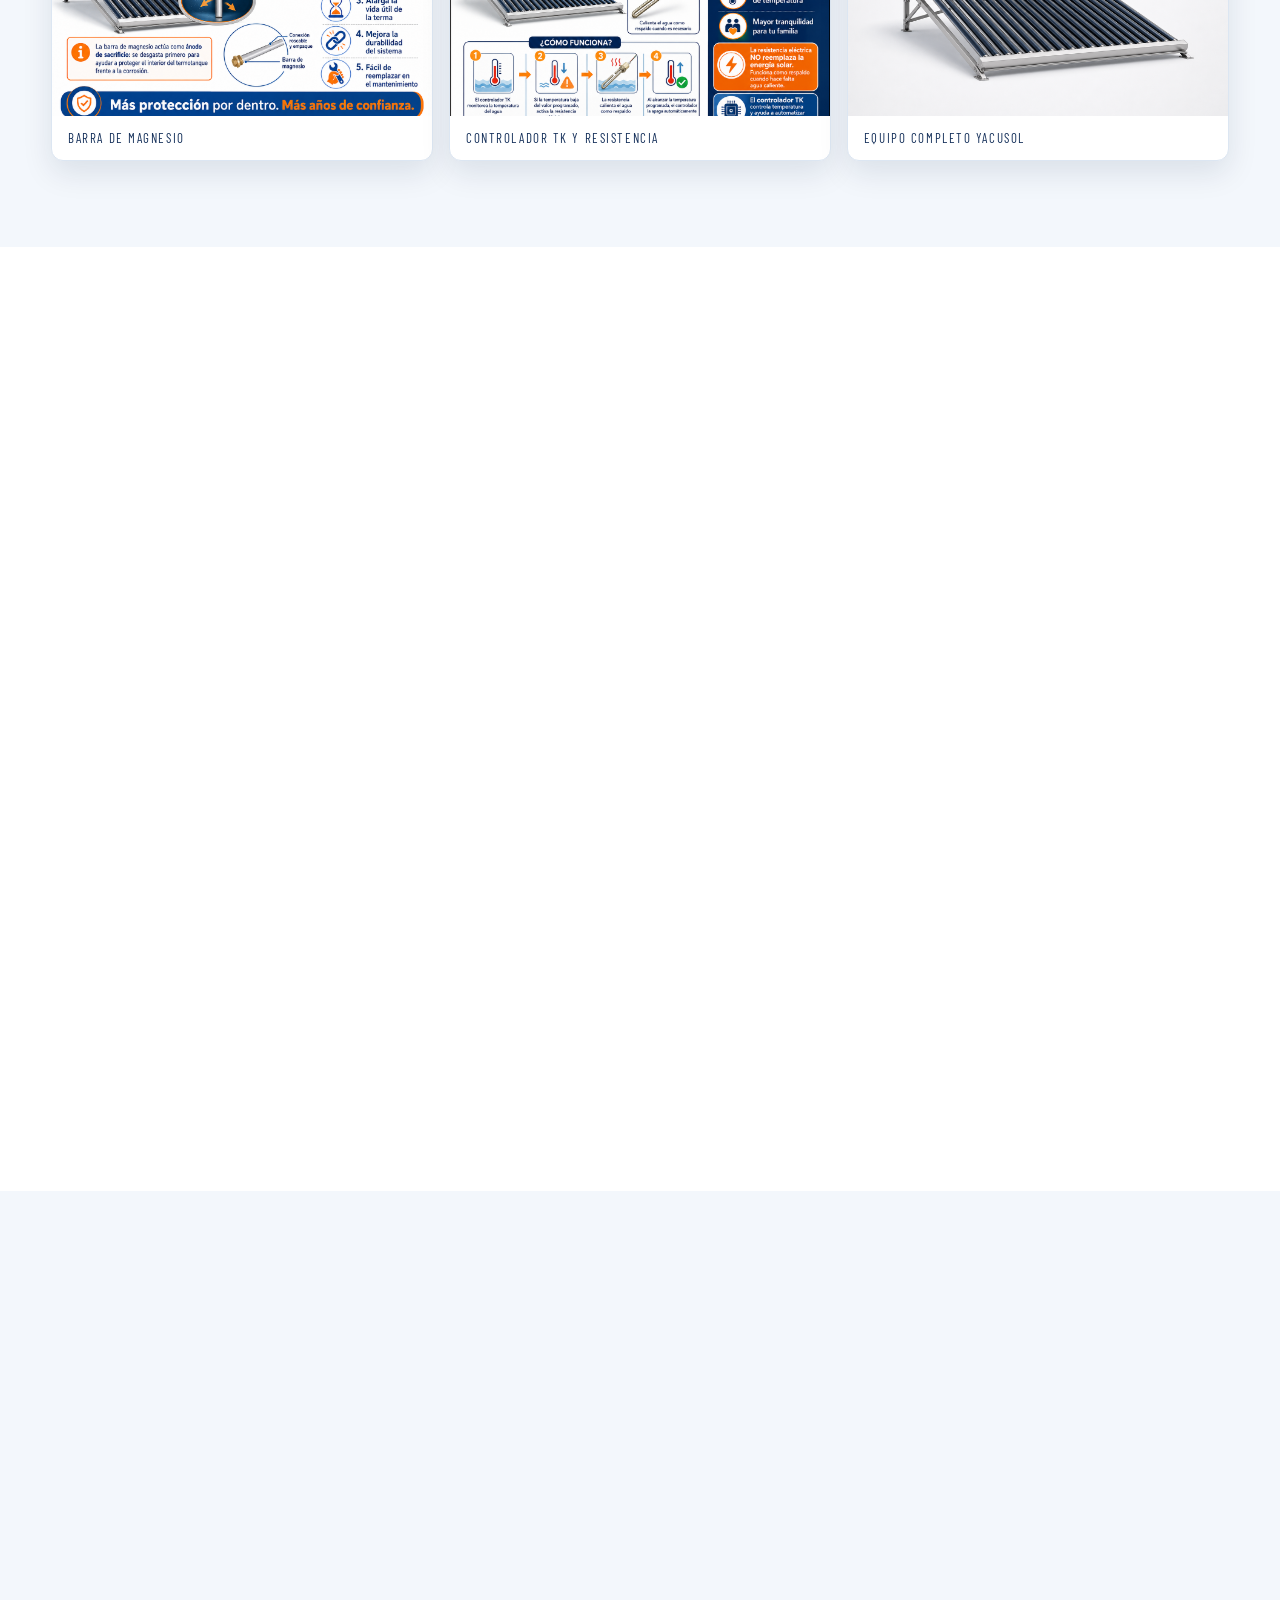
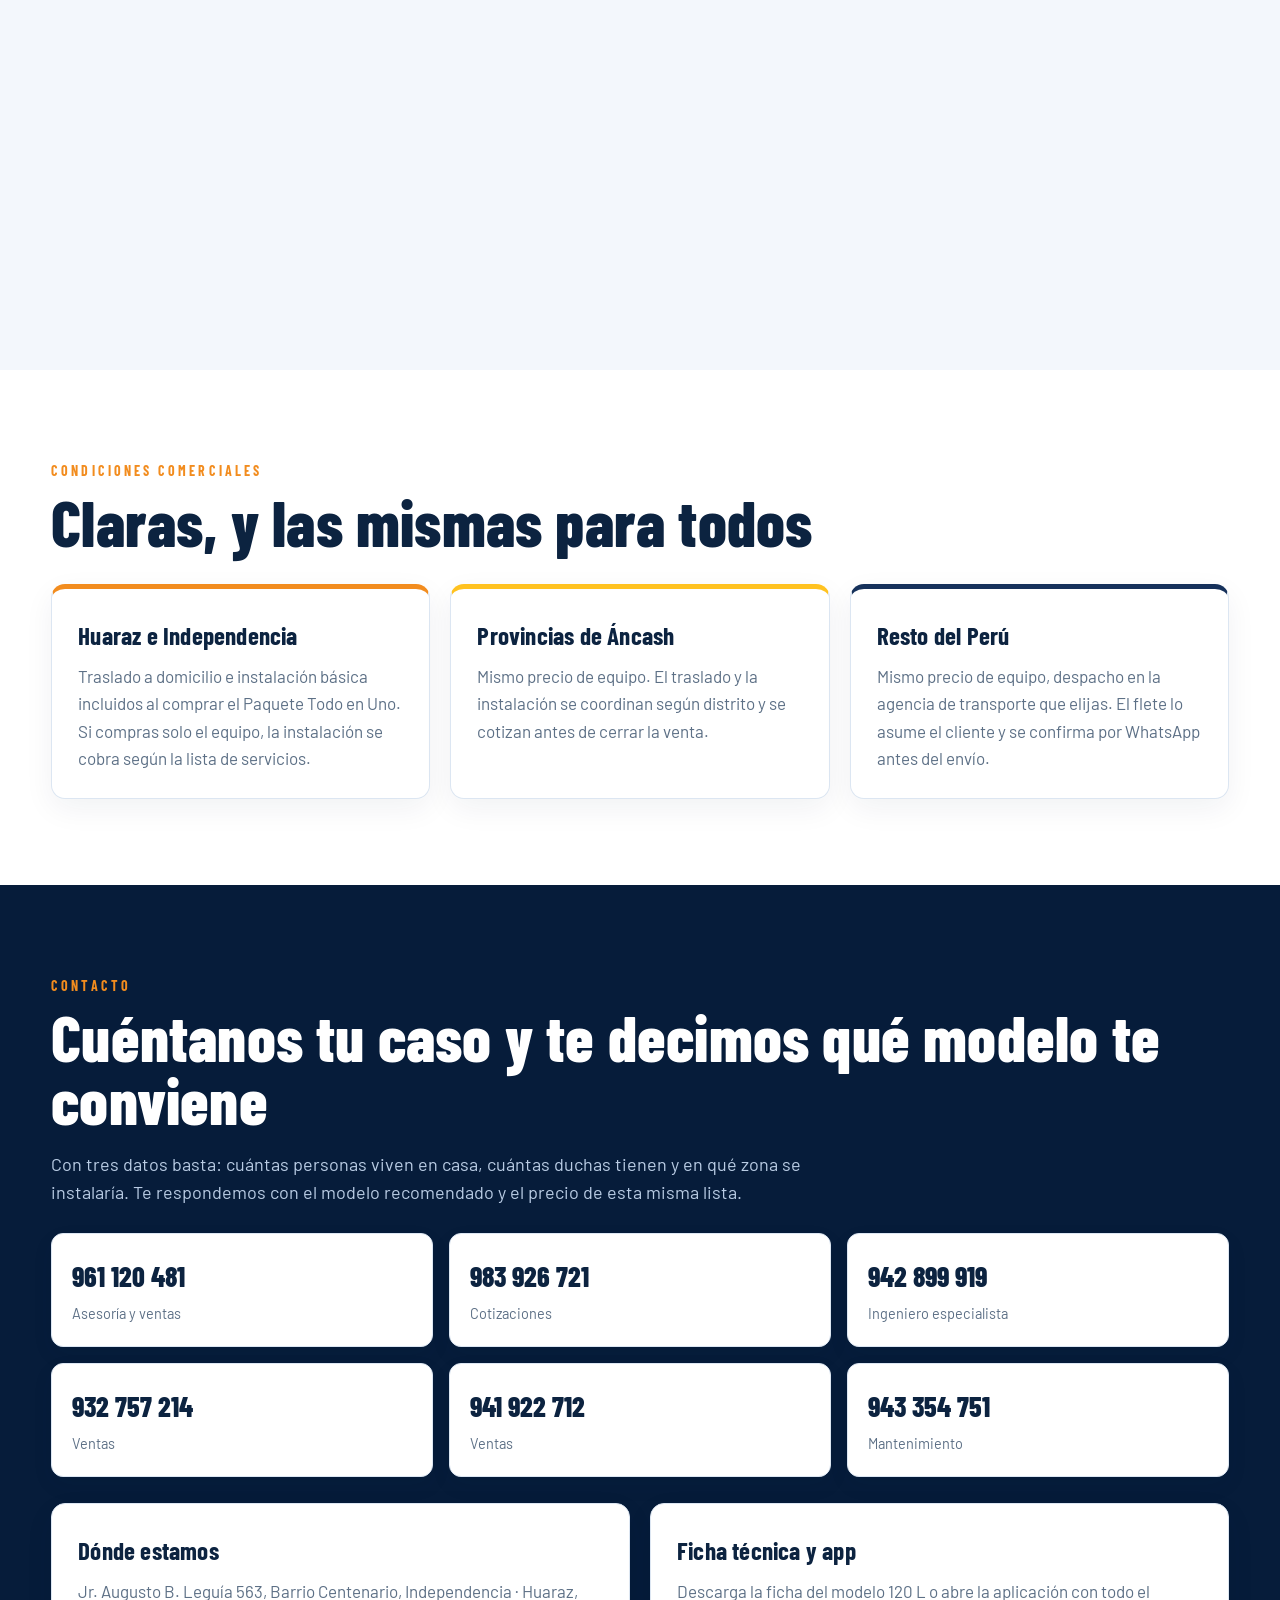
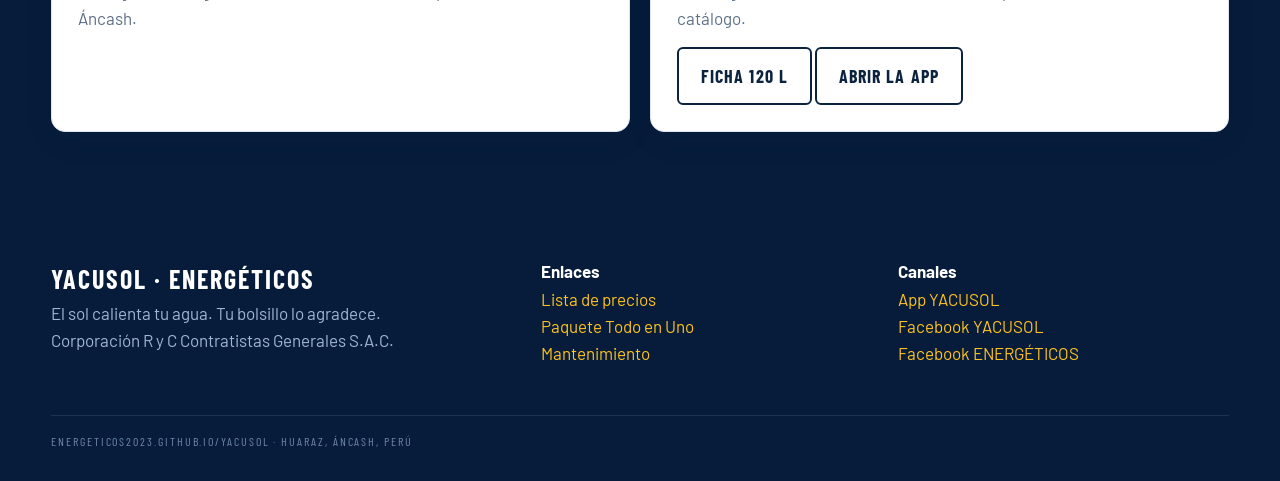
==== commit 028cd9b6: "feat: enlazar cotización rápida de cinco marcas desde catálogo YACUSOL" ====
--- a/index.html
+++ b/index.html
@@ -245,8 +245,8 @@
     <a href="#paquete">Paquete</a>
     <a href="#calidad">Calidad</a>
     <a href="#mantenimiento">Mantenimiento</a>
-    <a href="#cotizador">Cotizador</a>
-    <a class="btn or" href="#contacto">Cotizar ahora</a>
+    <a href="cotizar/">Cotizar 5 marcas</a><a href="#cotizador">Cotizador YACUSOL</a>
+    <a class="btn or" href="cotizar/">Cotiza rápido</a>
   </nav>
 </div></header>
 
@@ -682,7 +682,7 @@
   margenInferior: 92  /* queda encima del botón verde de WhatsApp */
 };
 </script>
-<script src="asistente/asistente.js?v=20261107b" defer></script>
+<script src="asistente/asistente.js?v=20260930" defer></script>
 <script src="comercial/red-comercial.js?v=20261107" defer></script>
 </body>
 </html>
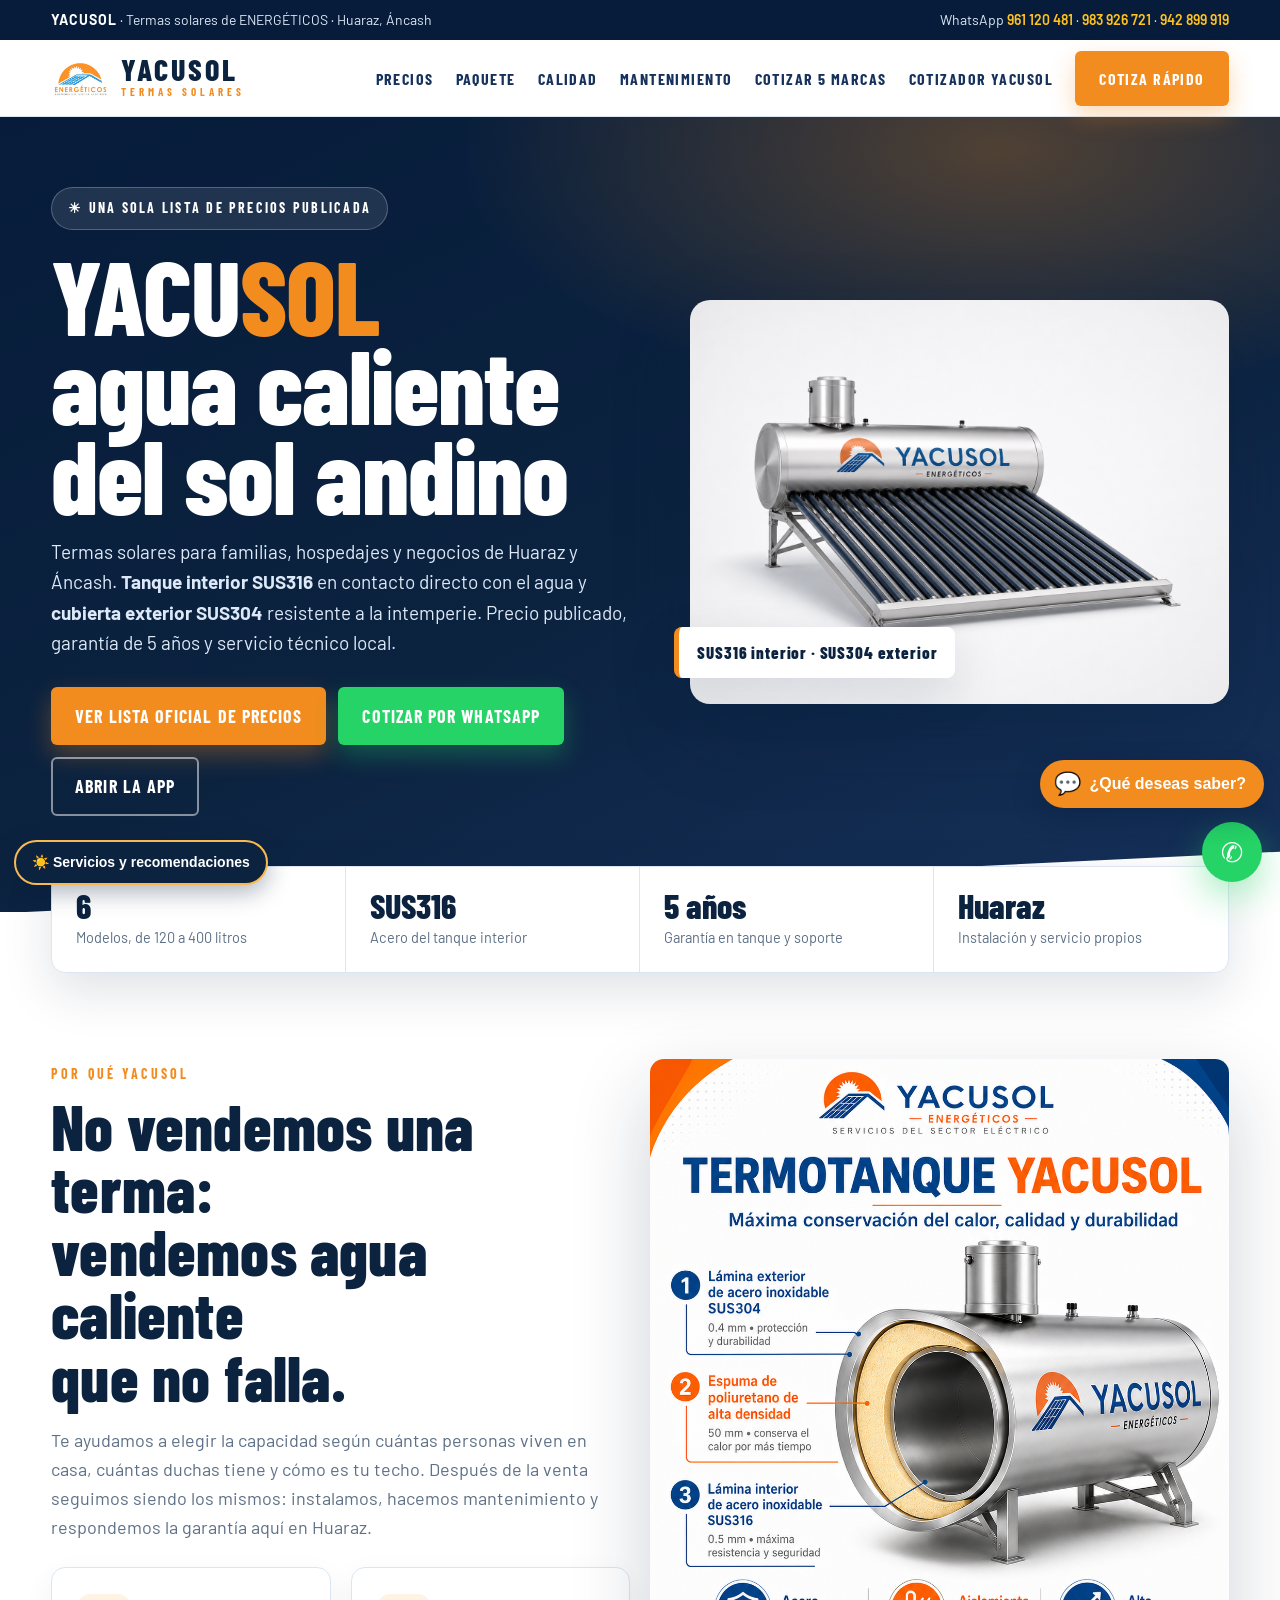
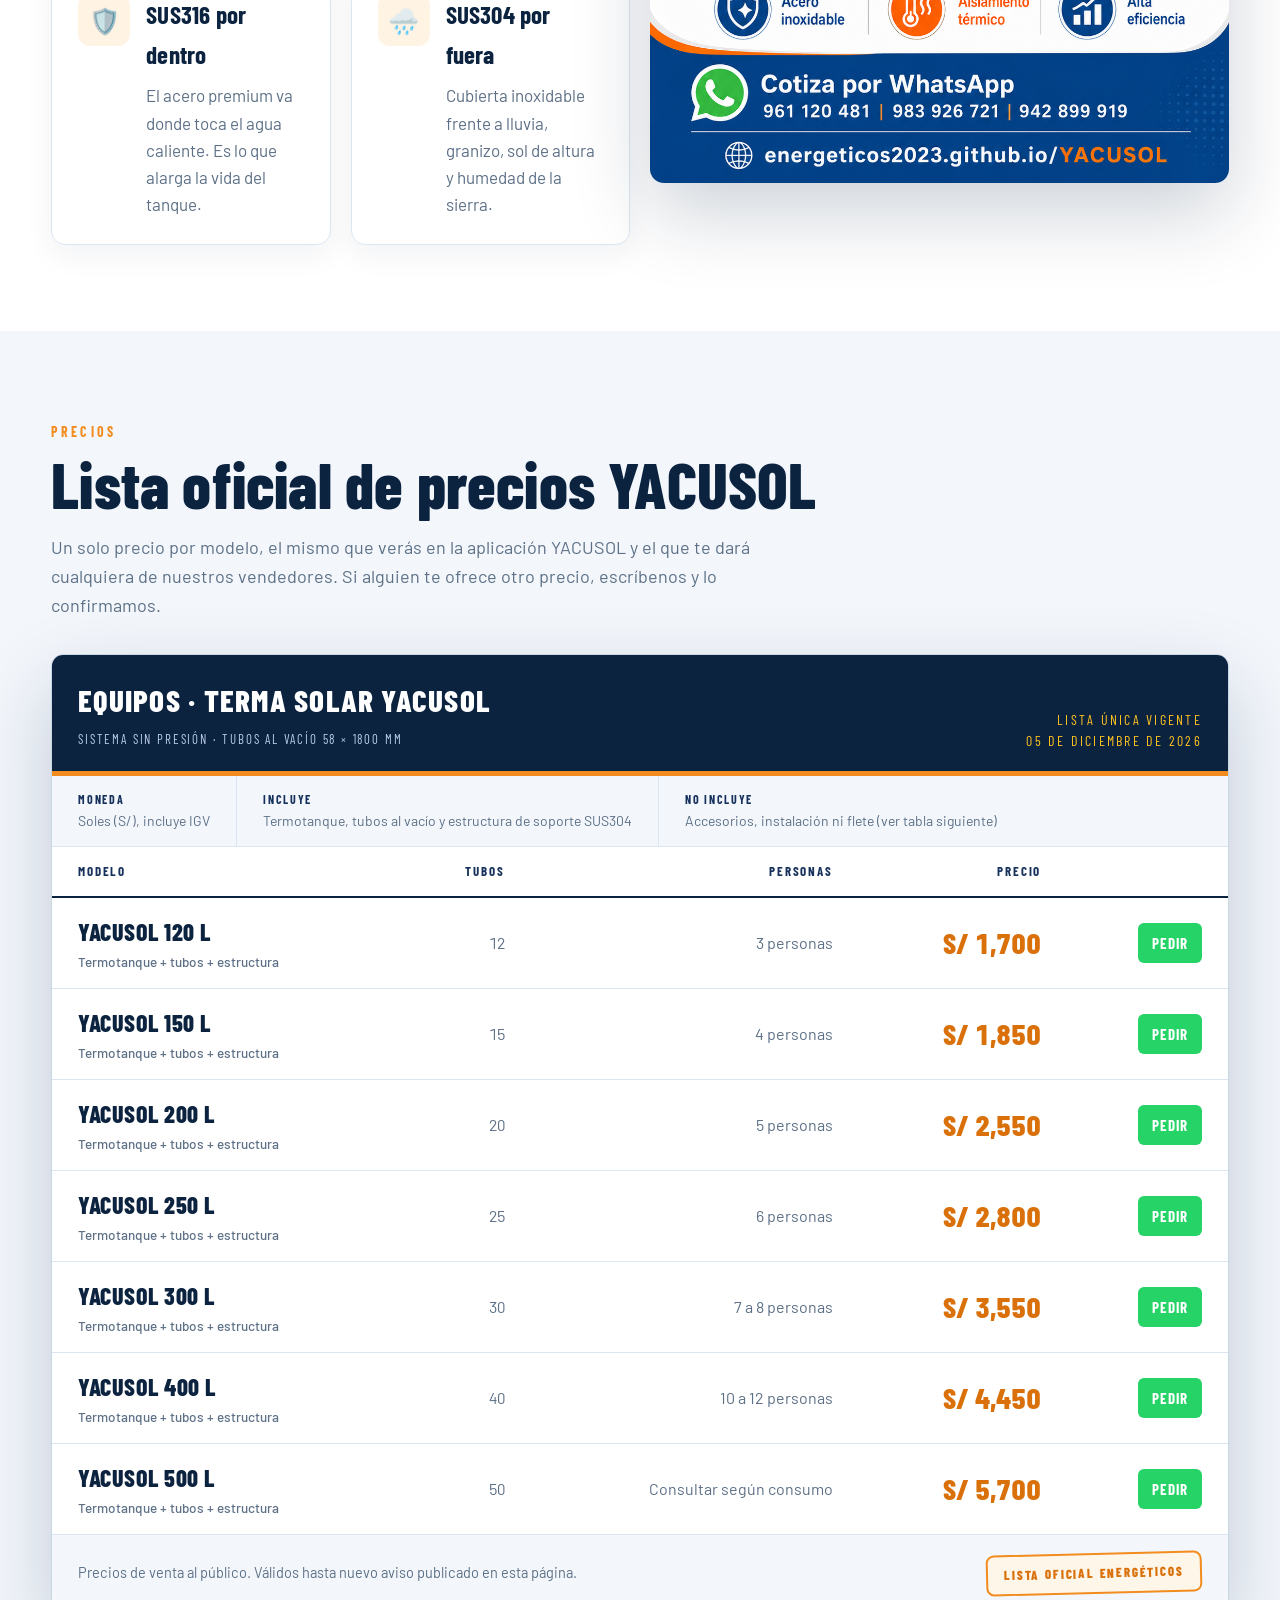
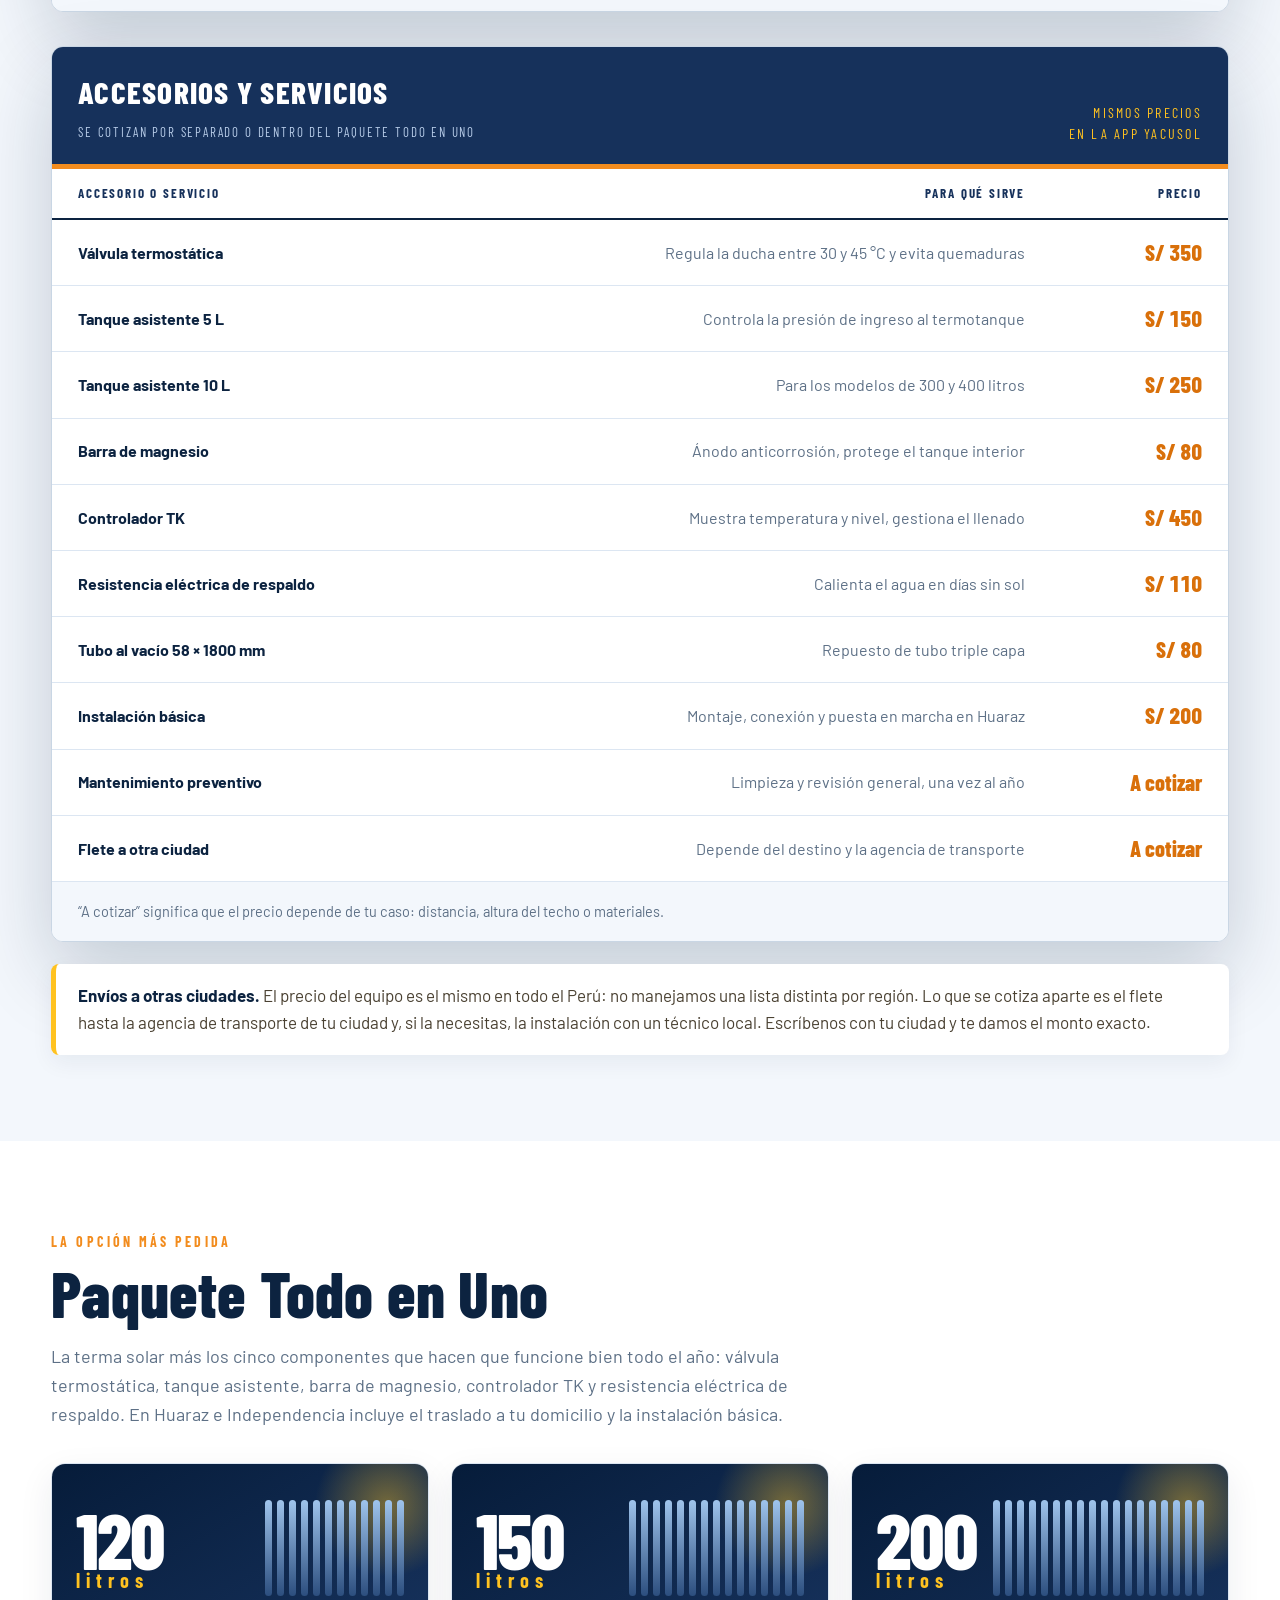
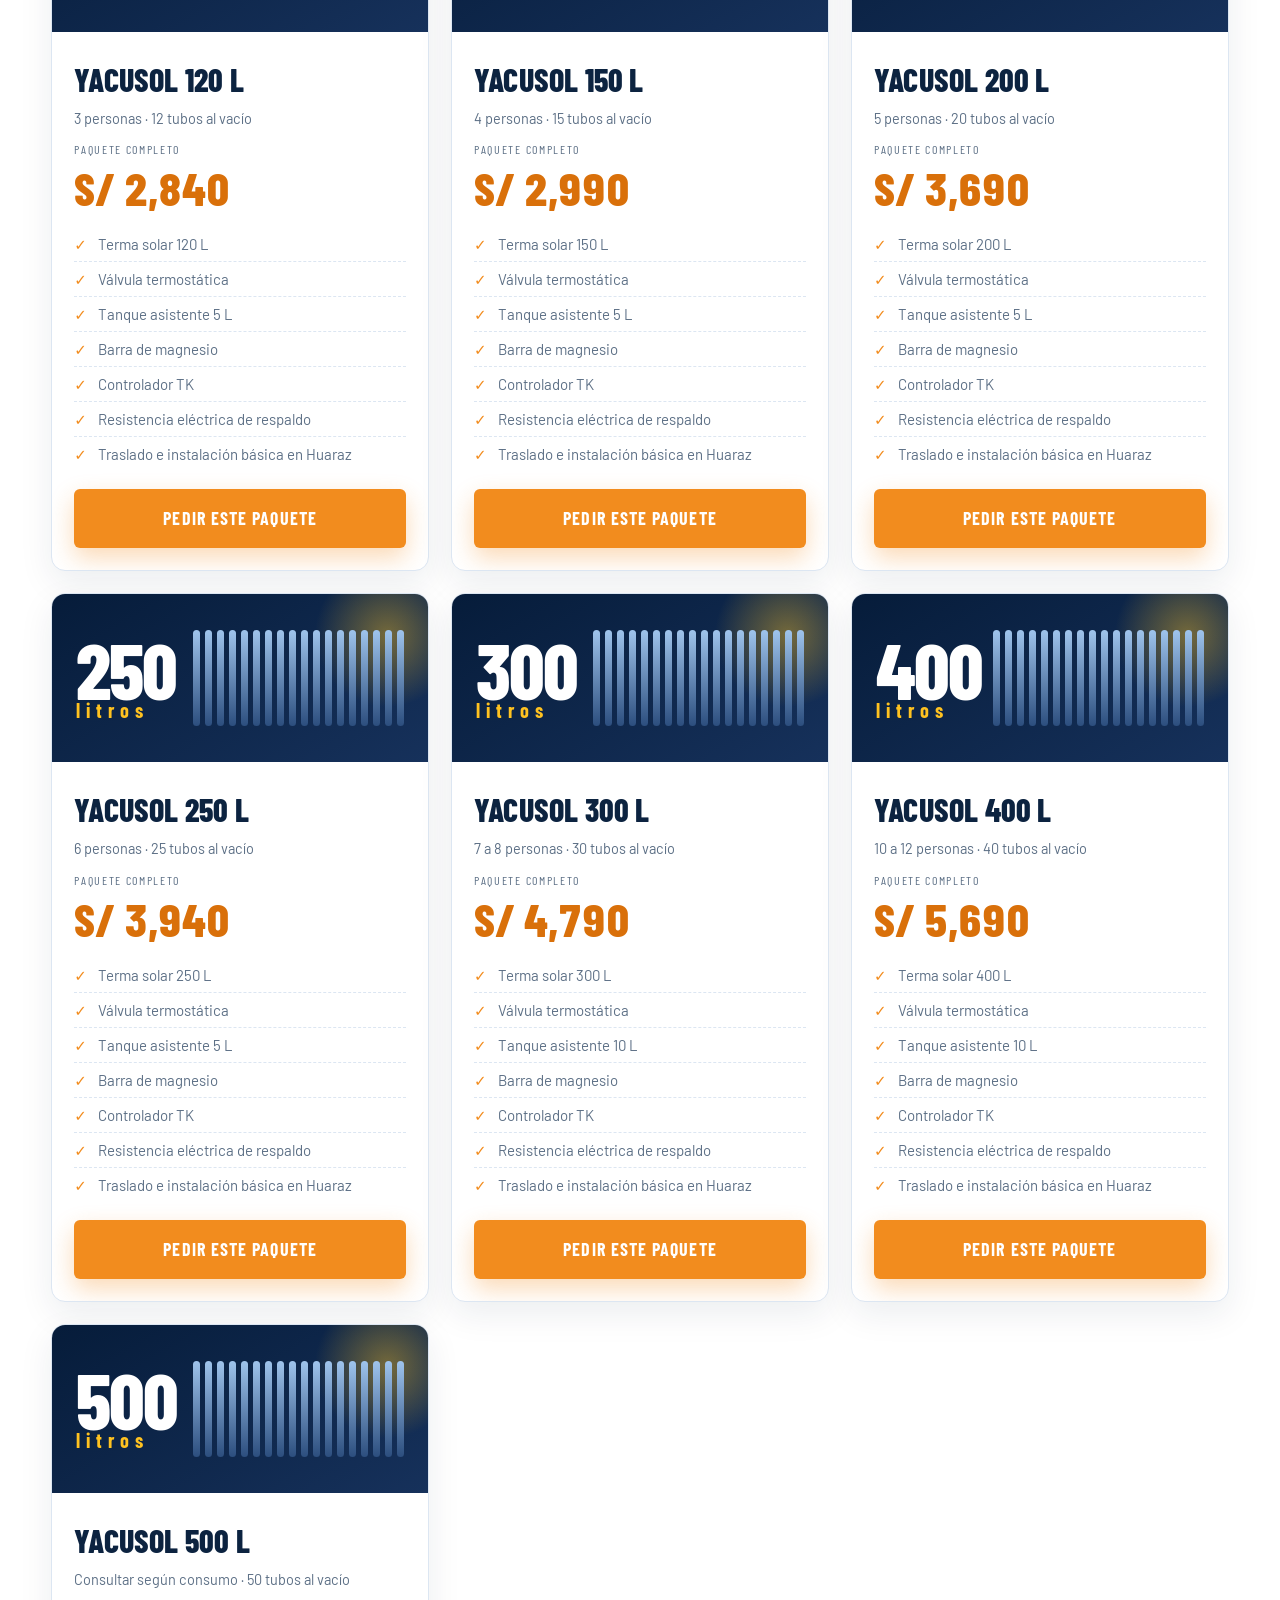
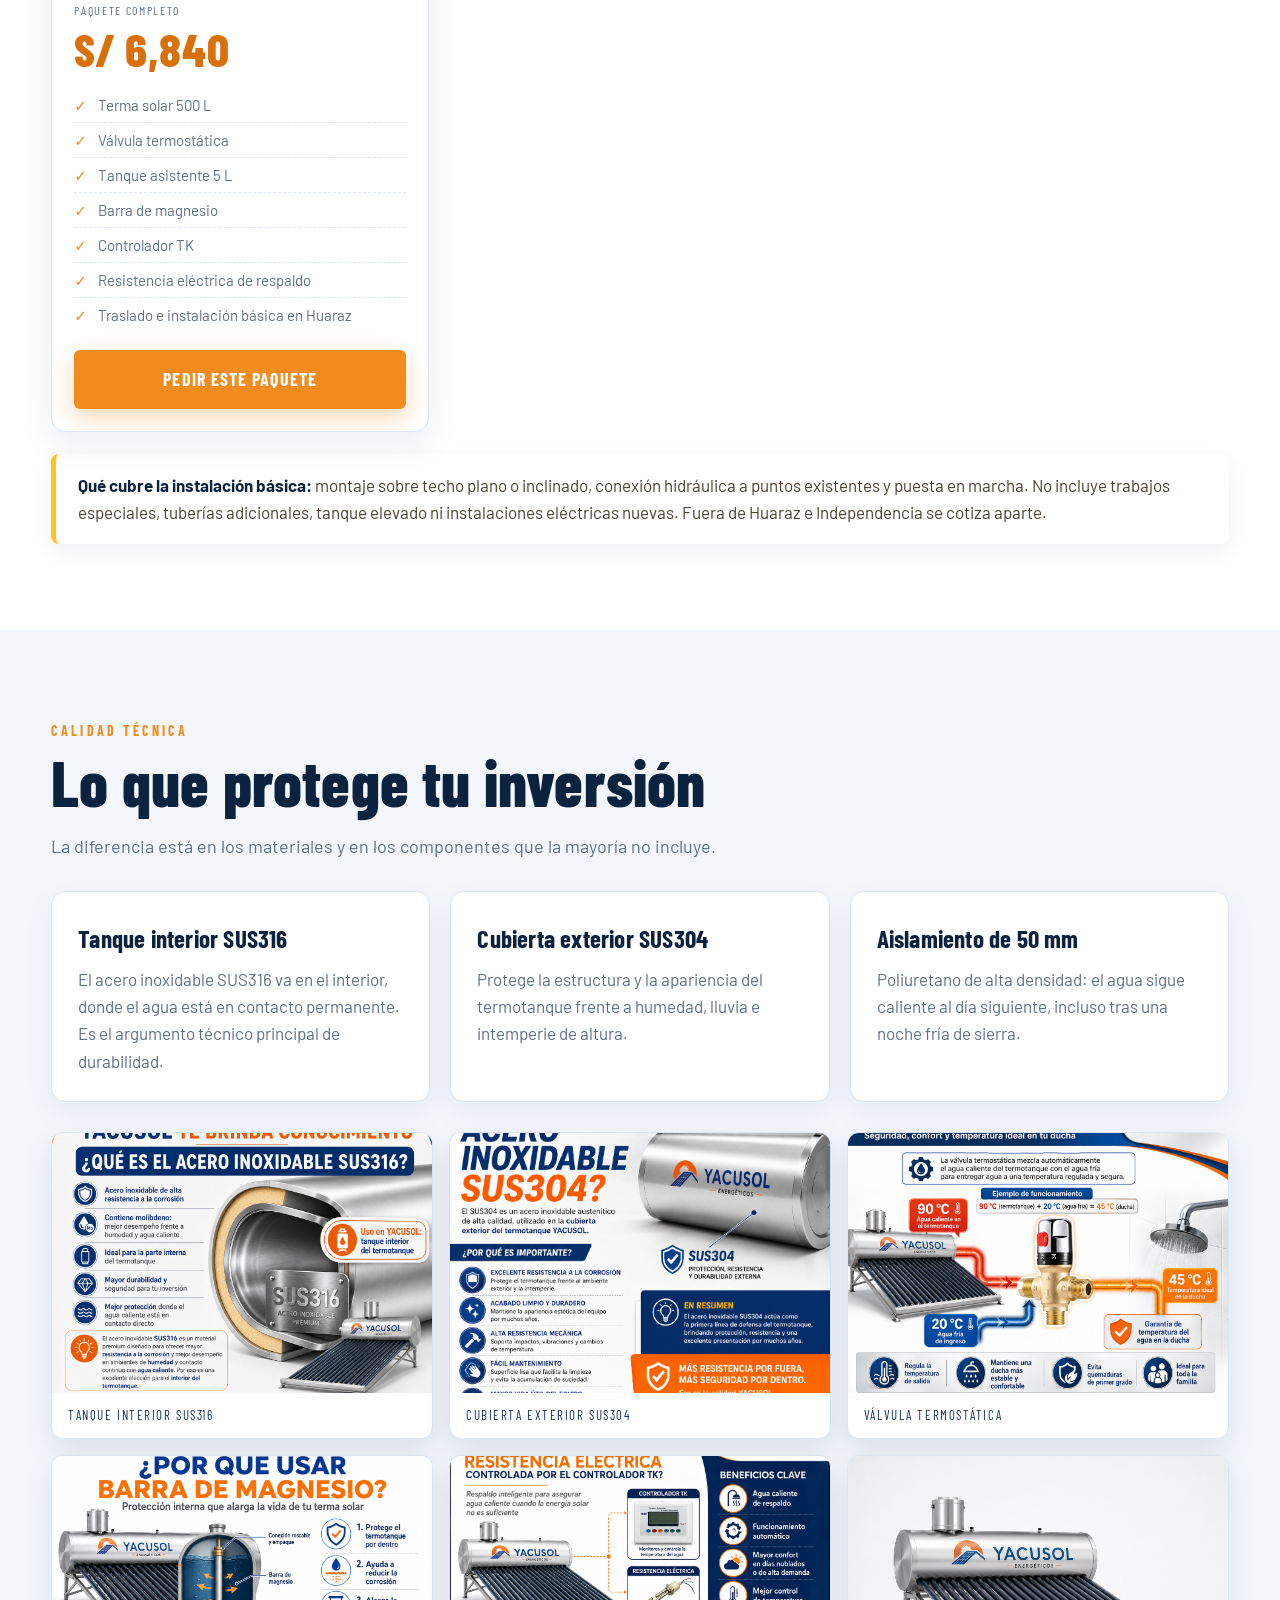
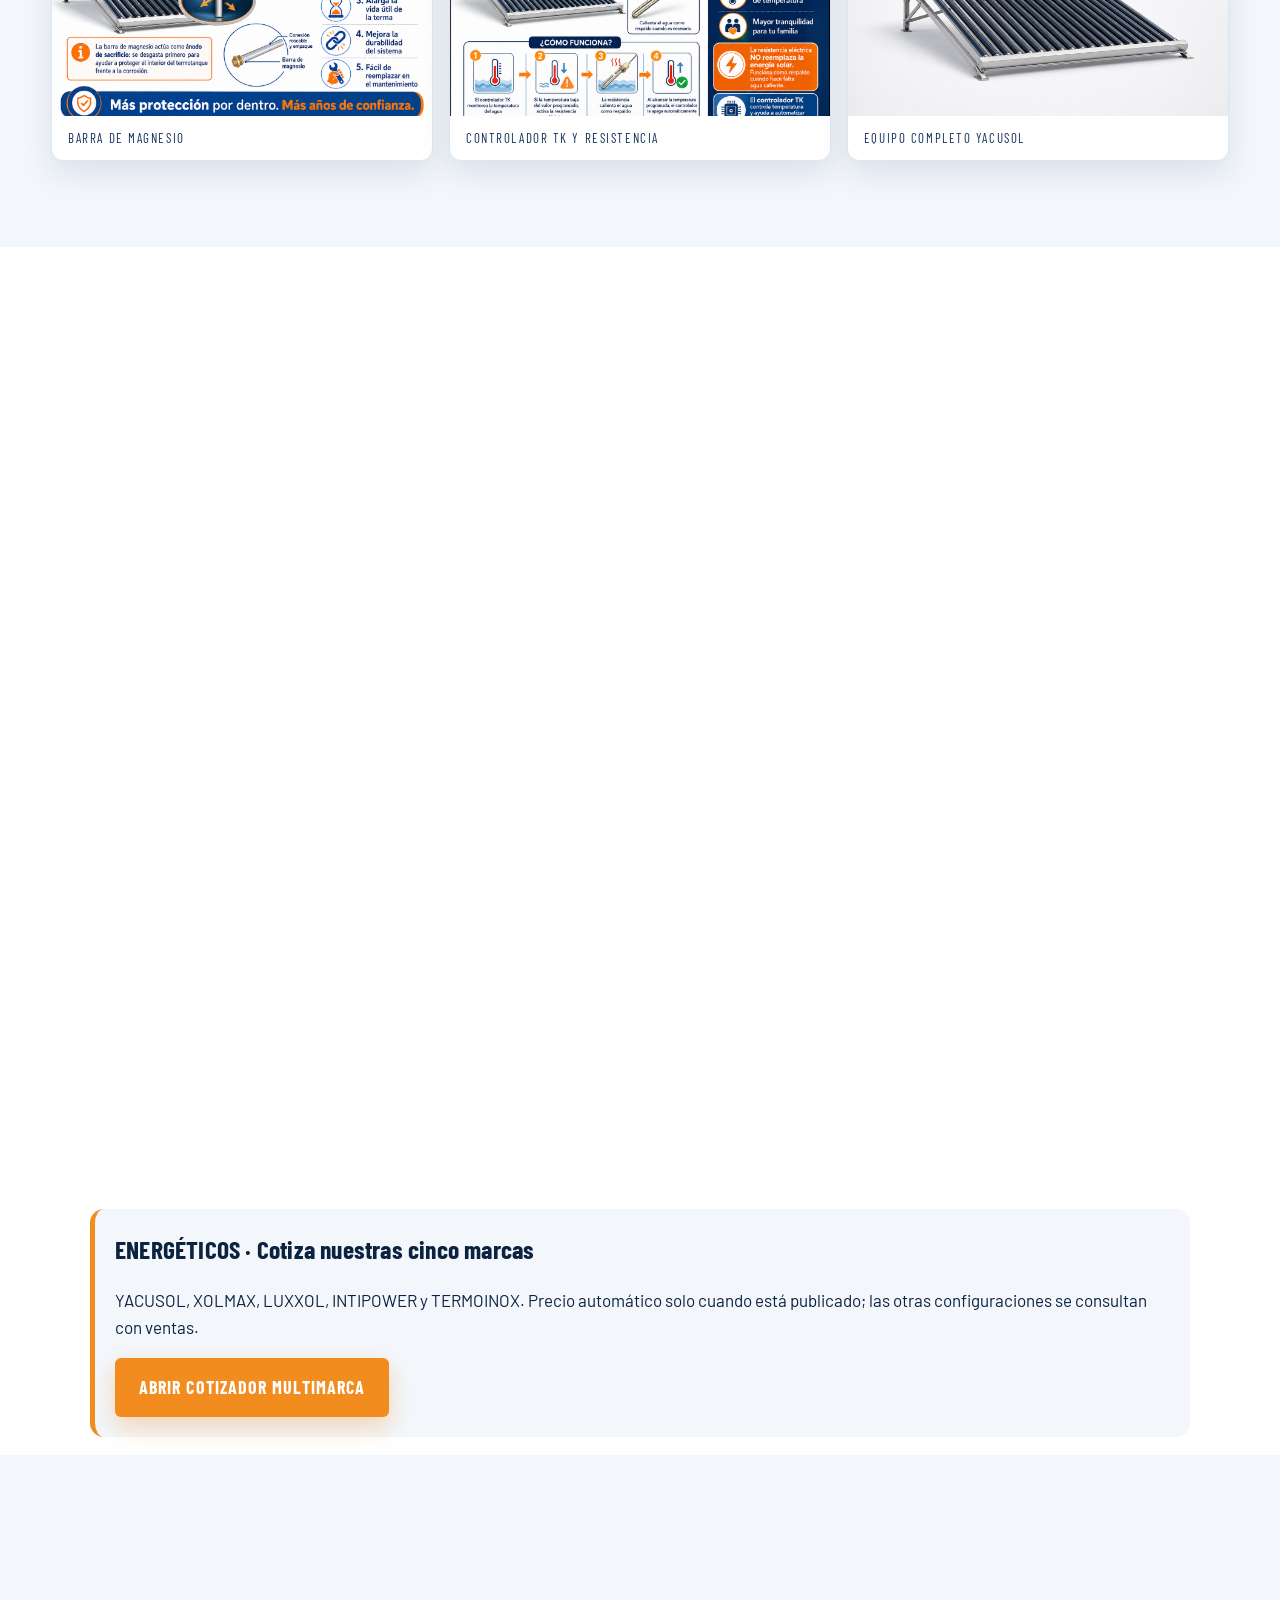
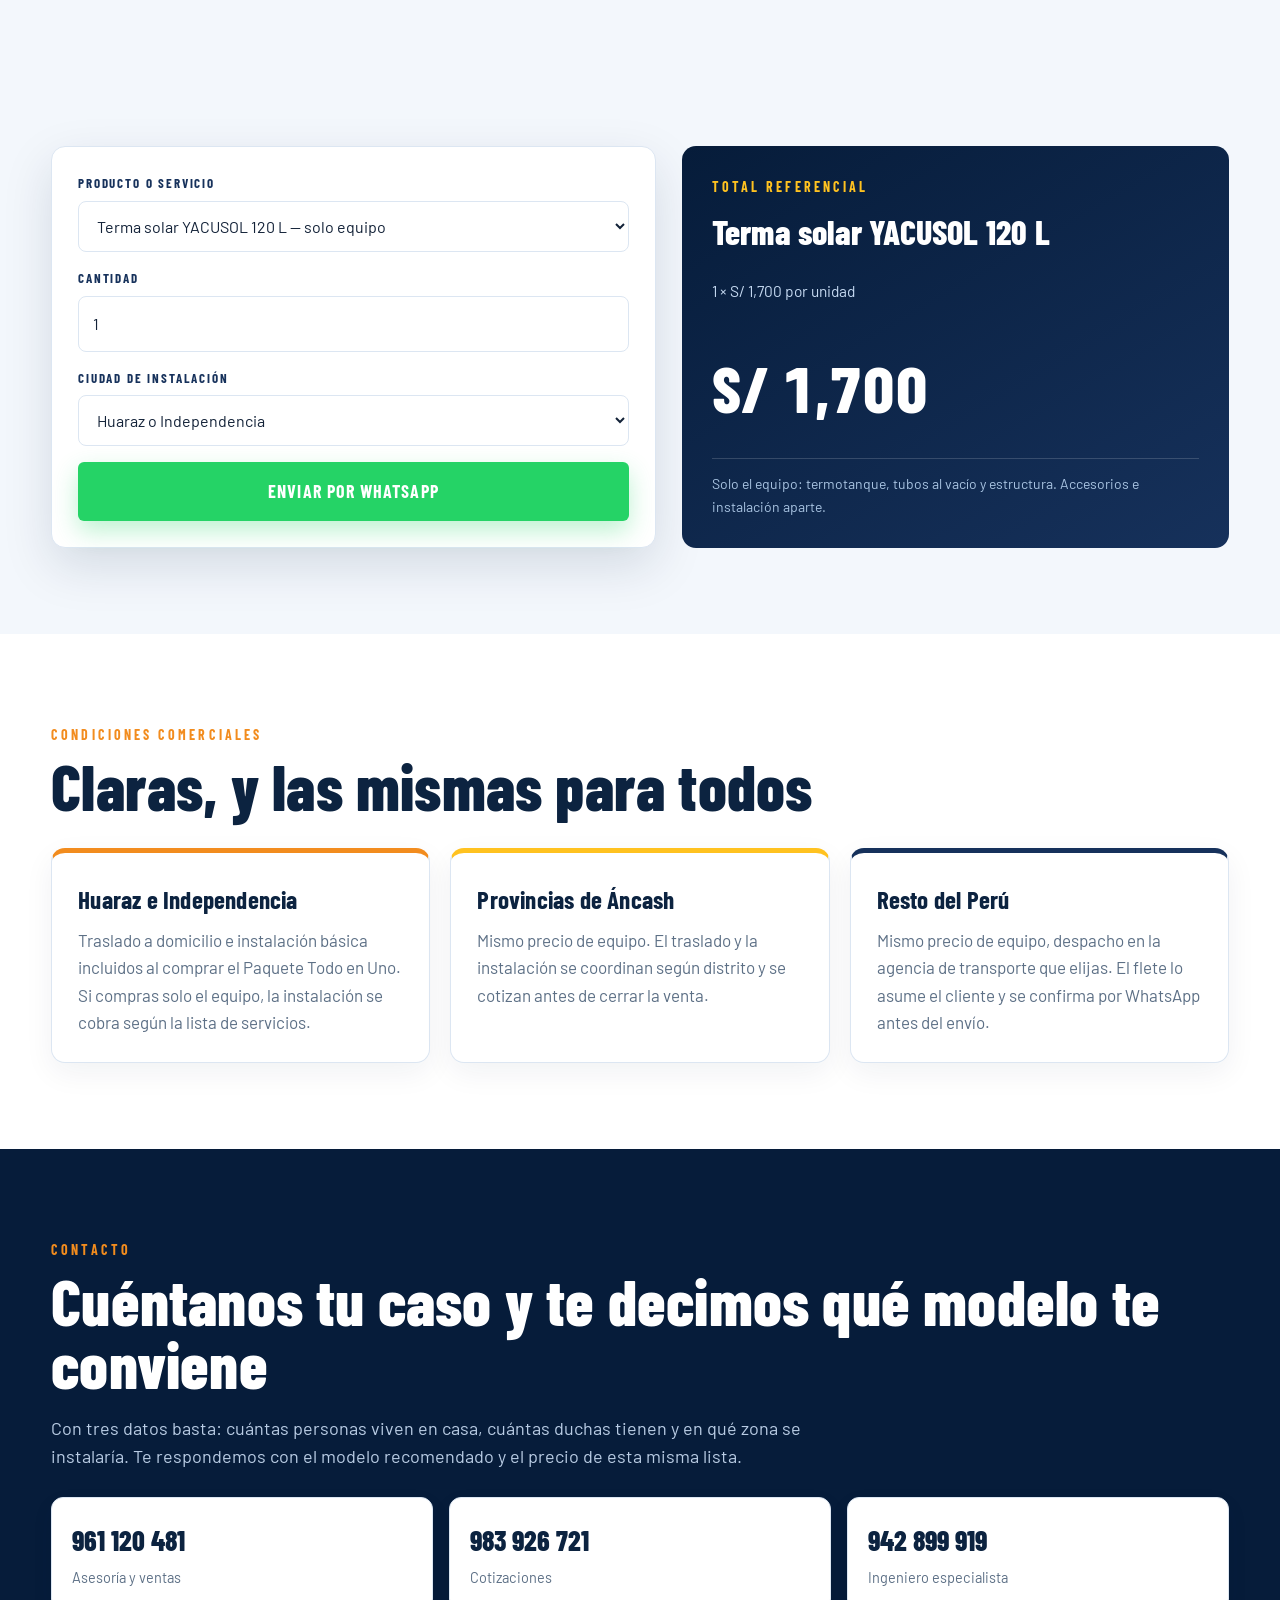
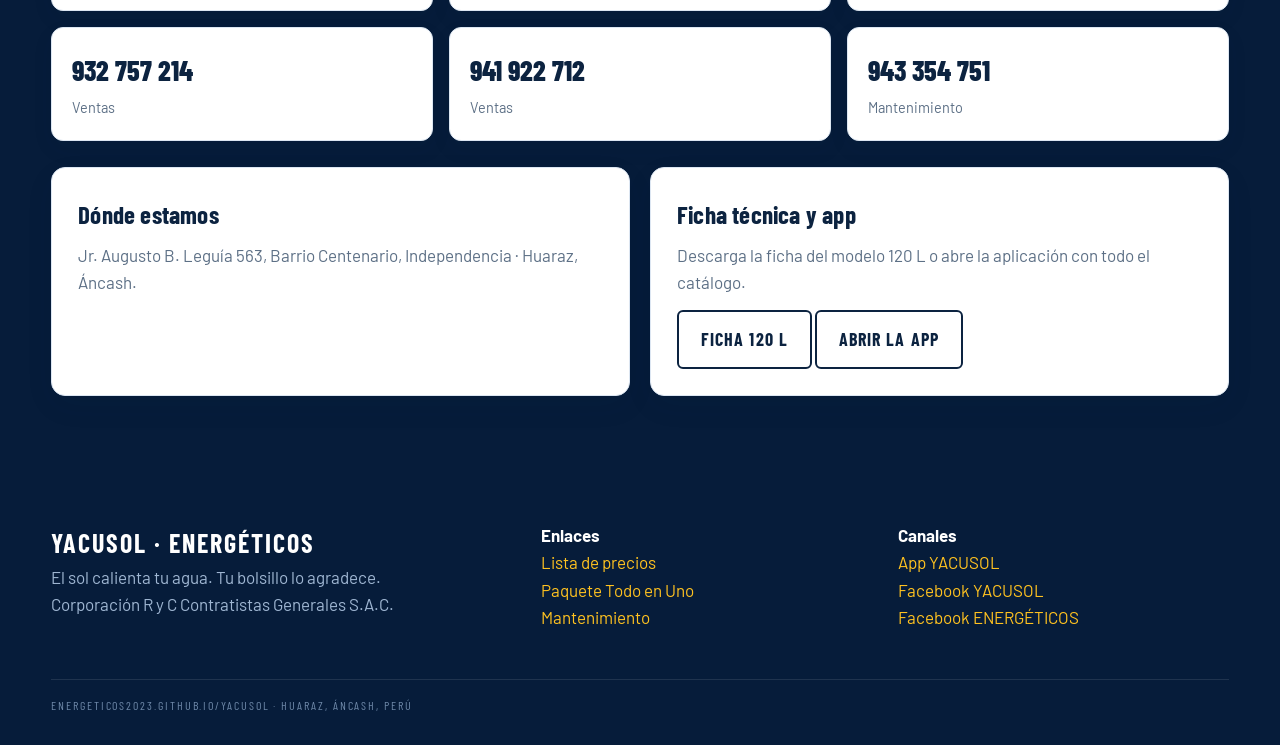
==== commit c3ca266d: "feat: módulo visible de cotización multimarca en página principal" ====
--- a/index.html
+++ b/index.html
@@ -417,6 +417,10 @@
 </div></section>
 
 <!-- ============ COTIZADOR ============ -->
+<section aria-label="Cotización multimarca" style="max-width:1100px;margin:18px auto;padding:20px;background:#f3f7fc;border-radius:14px;border-left:5px solid #f28c1e;color:#0c2340">
+<h2 style="margin:0 0 10px">ENERGÉTICOS · Cotiza nuestras cinco marcas</h2>
+<p>YACUSOL, XOLMAX, LUXXOL, INTIPOWER y TERMOINOX. Precio automático solo cuando está publicado; las otras configuraciones se consultan con ventas.</p>
+<a class="btn or" href="cotizar/">Abrir cotizador multimarca</a></section>
 <section class="block light" id="cotizador"><div class="wrap">
   <div class="reveal">
     <span class="eyebrow">Cotizador</span>
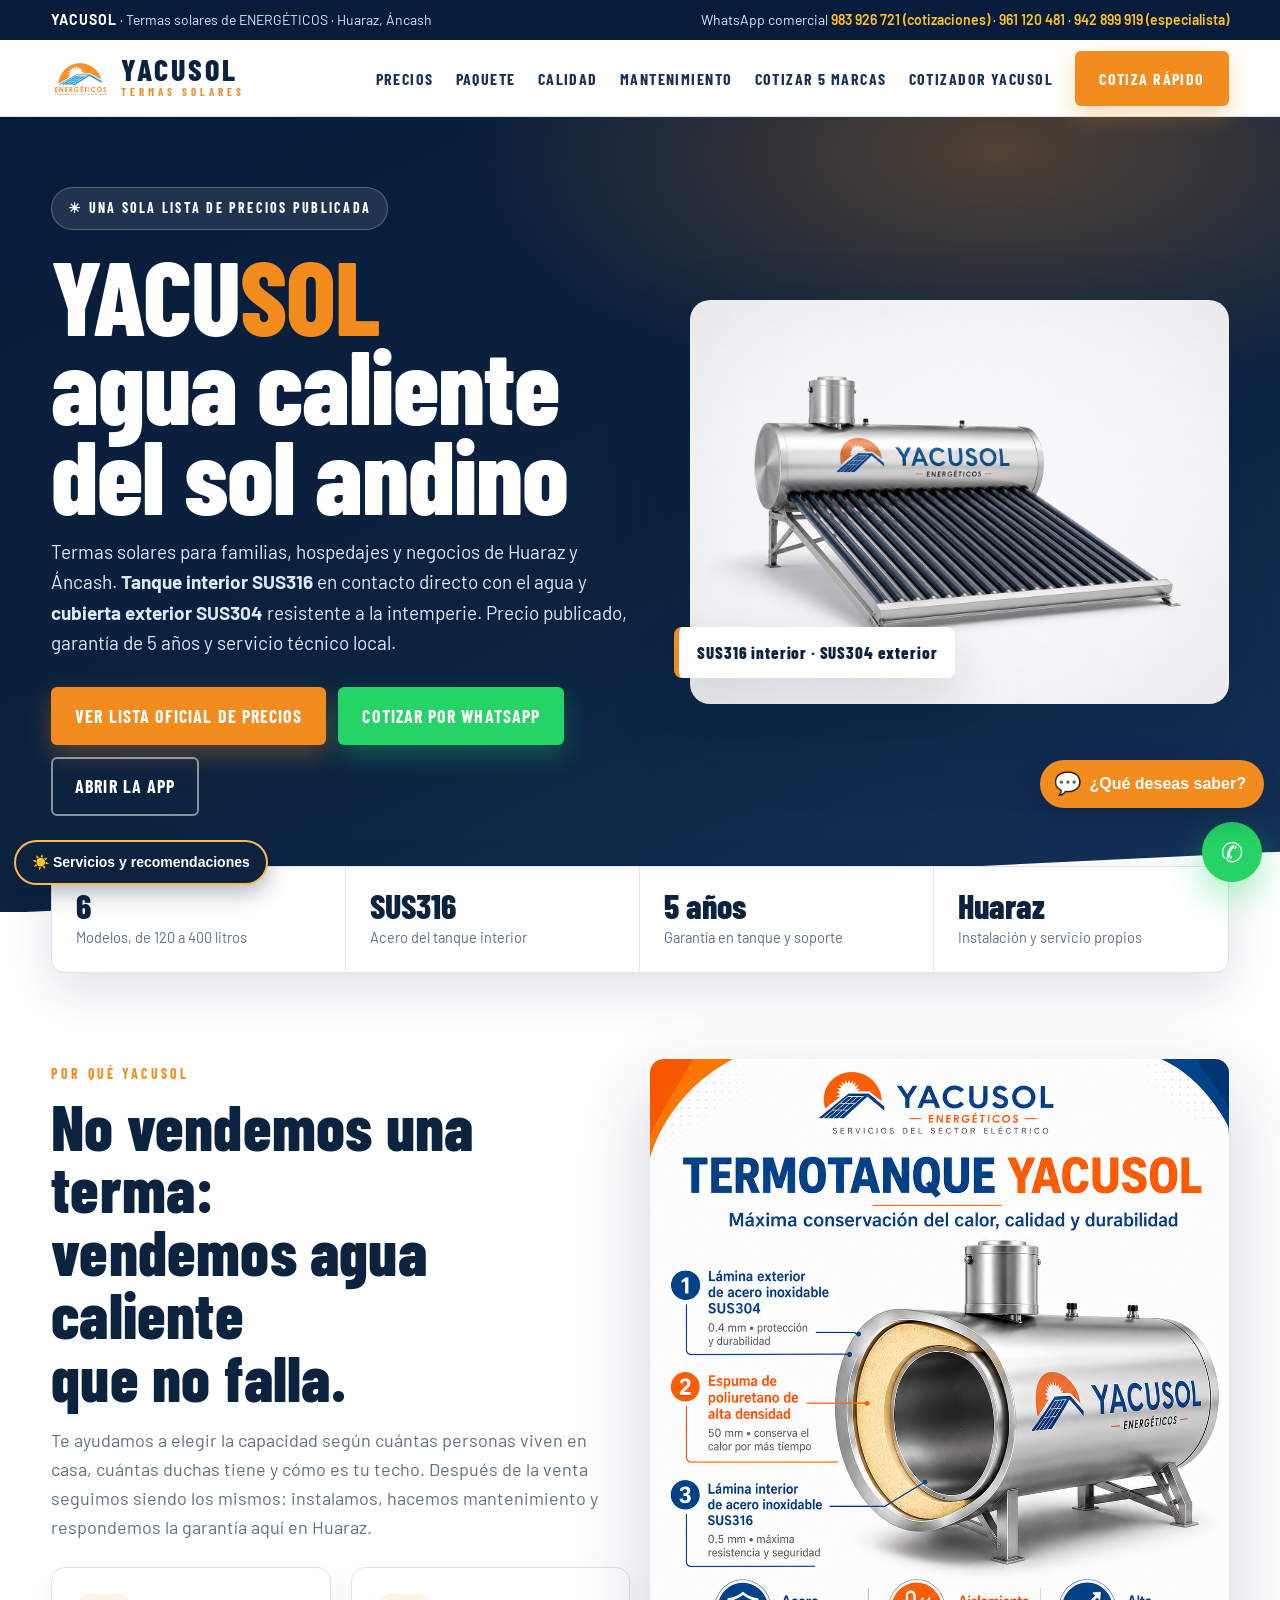
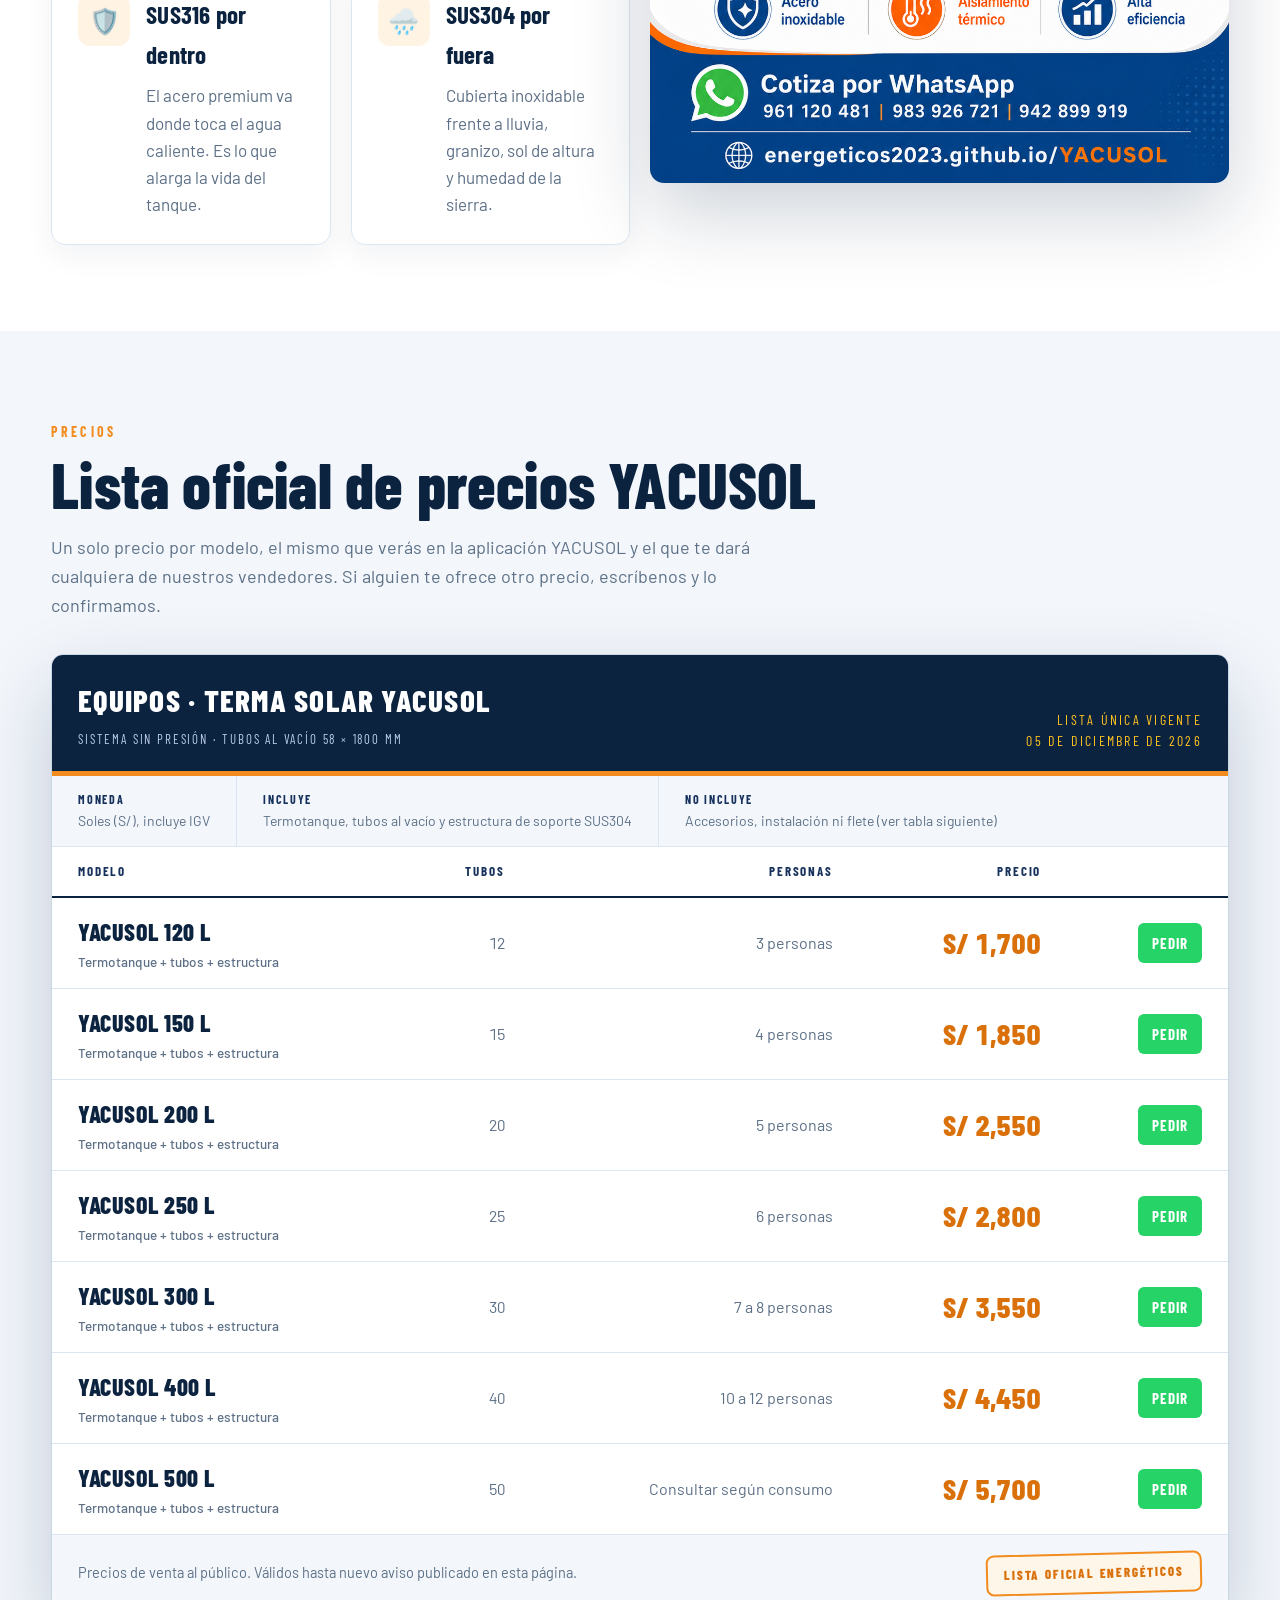
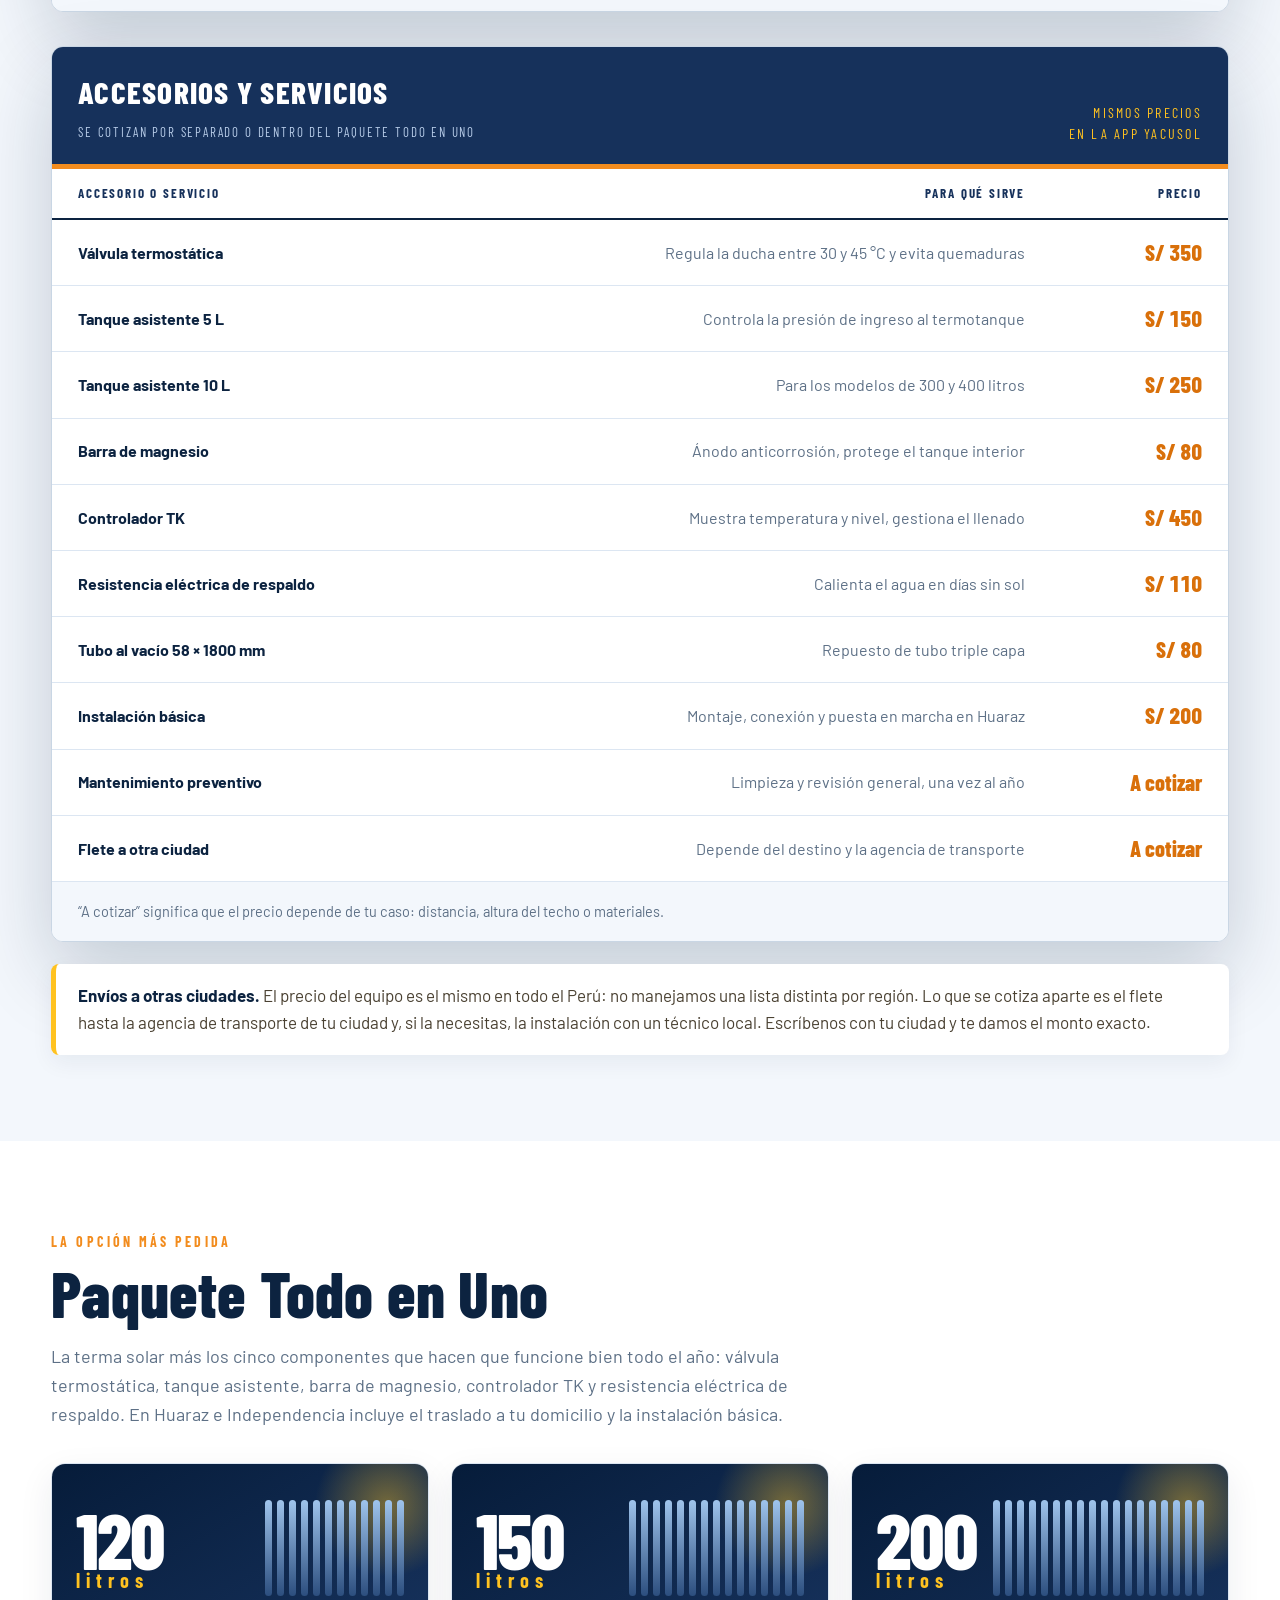
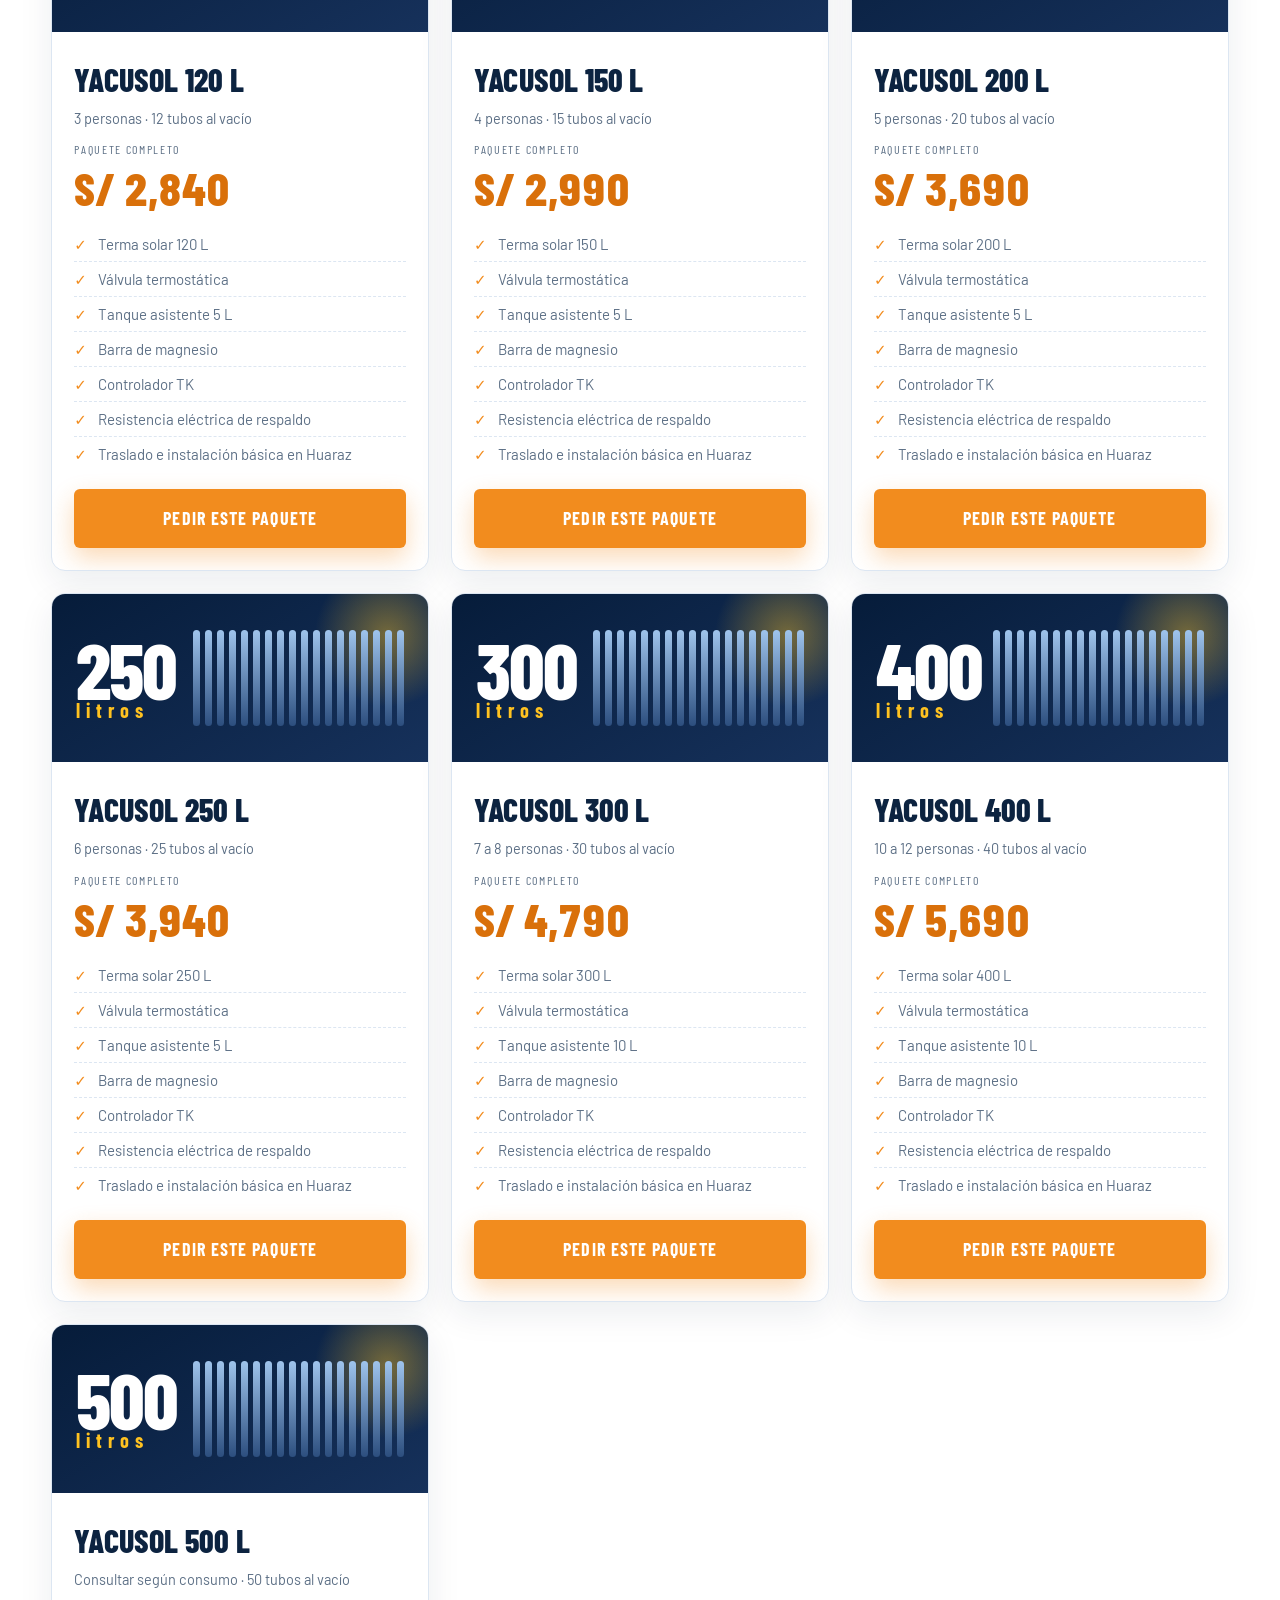
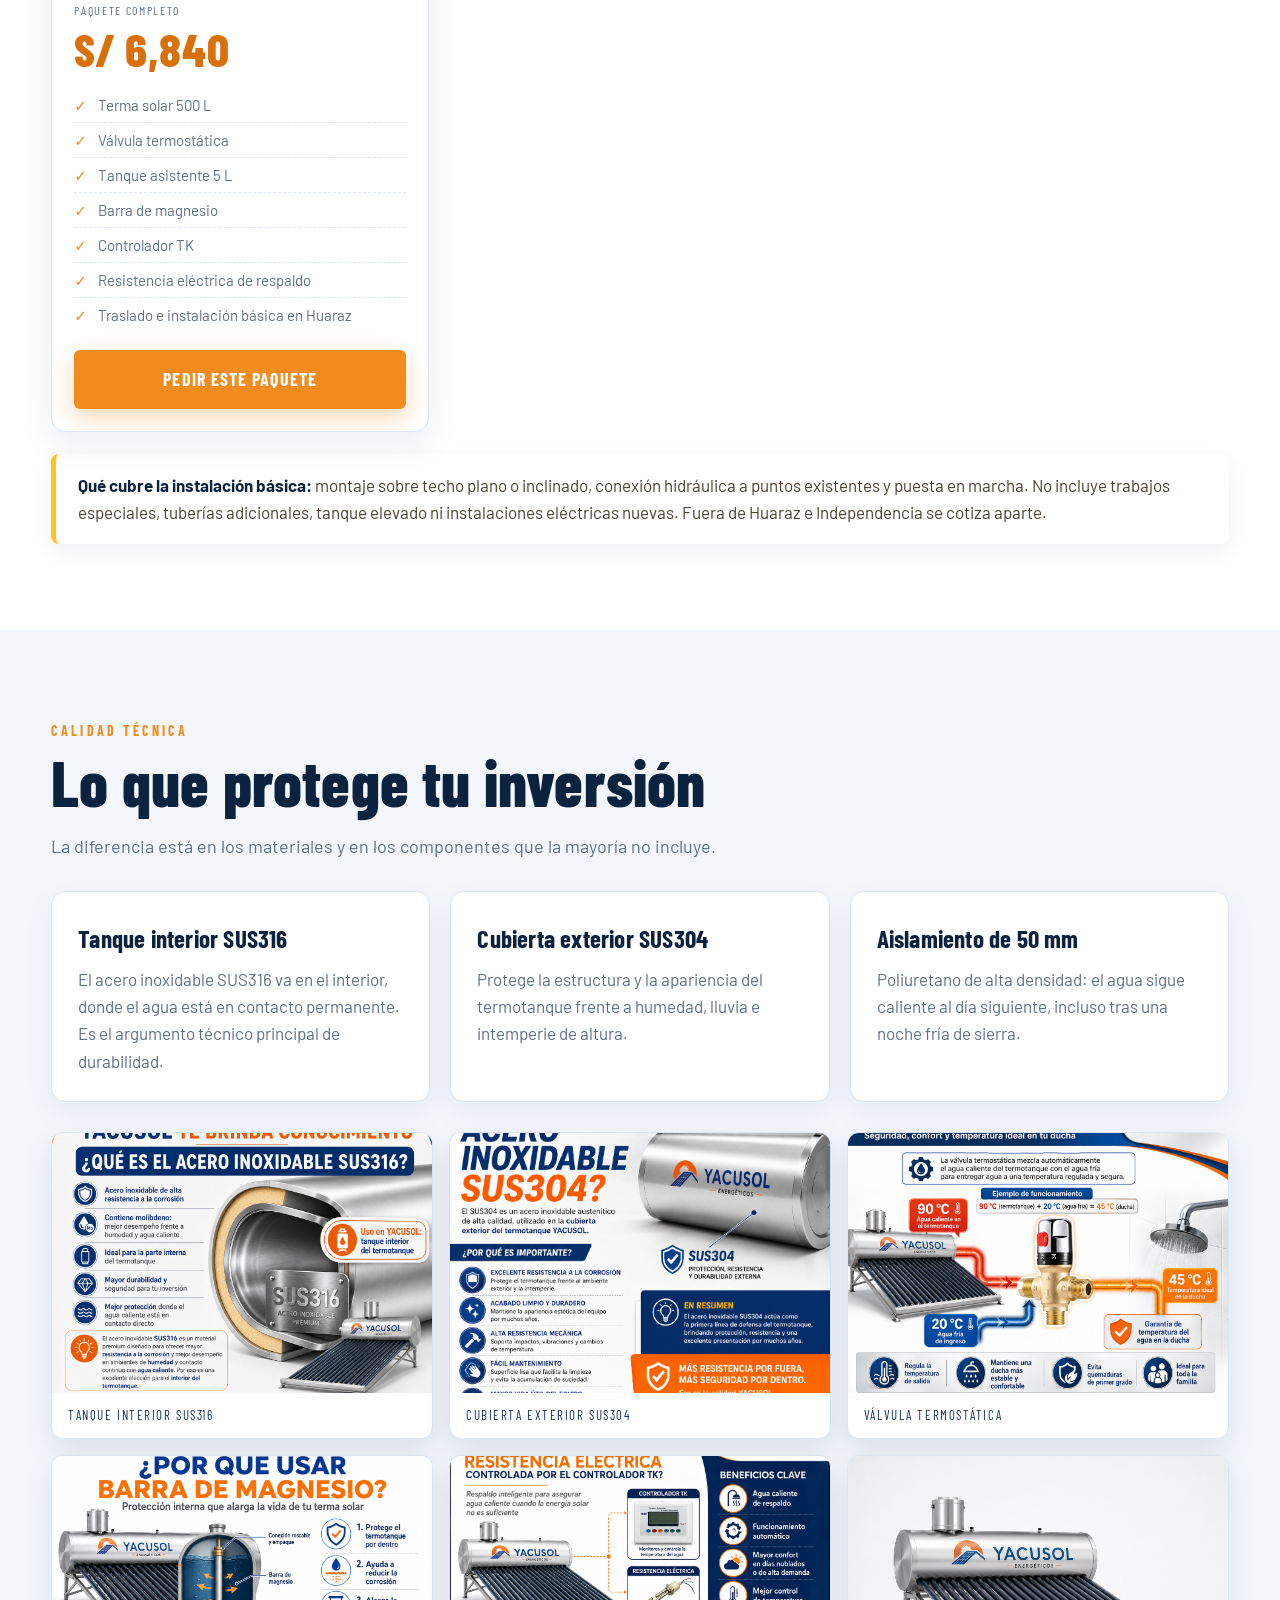
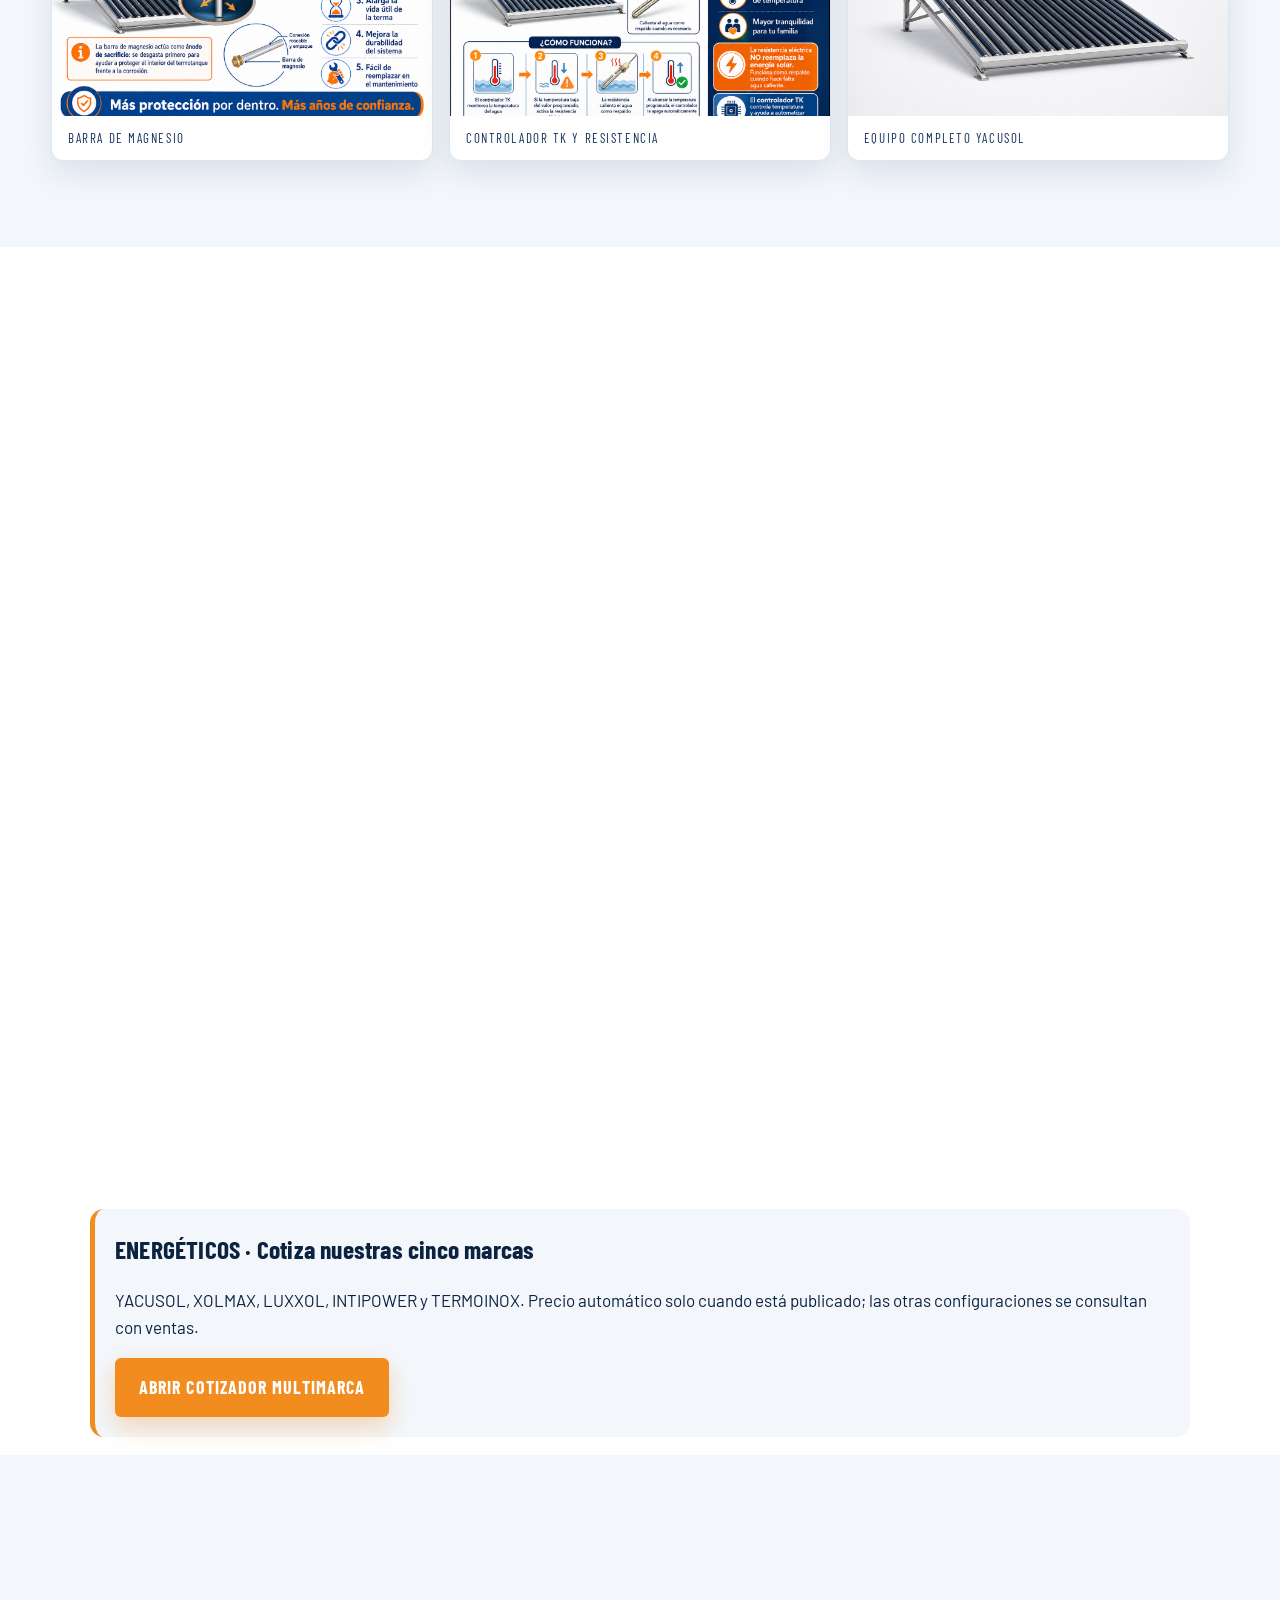
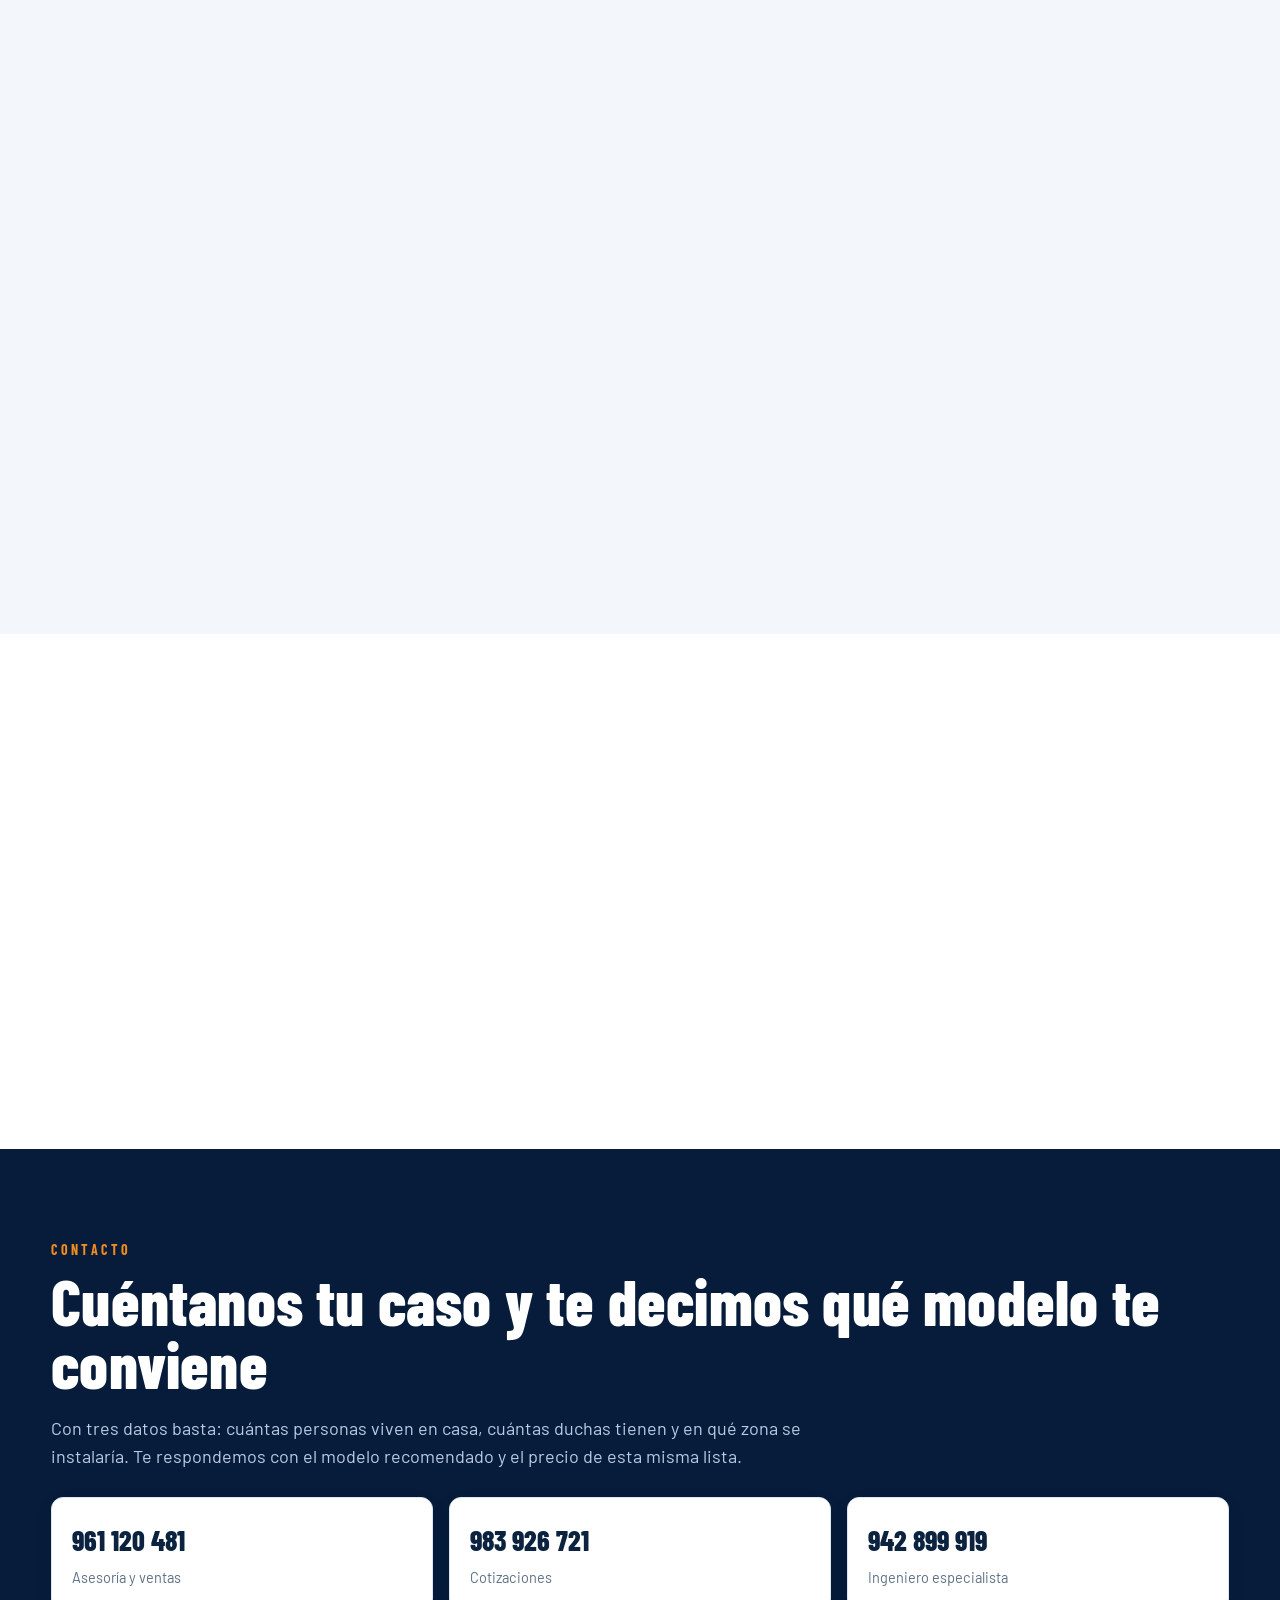
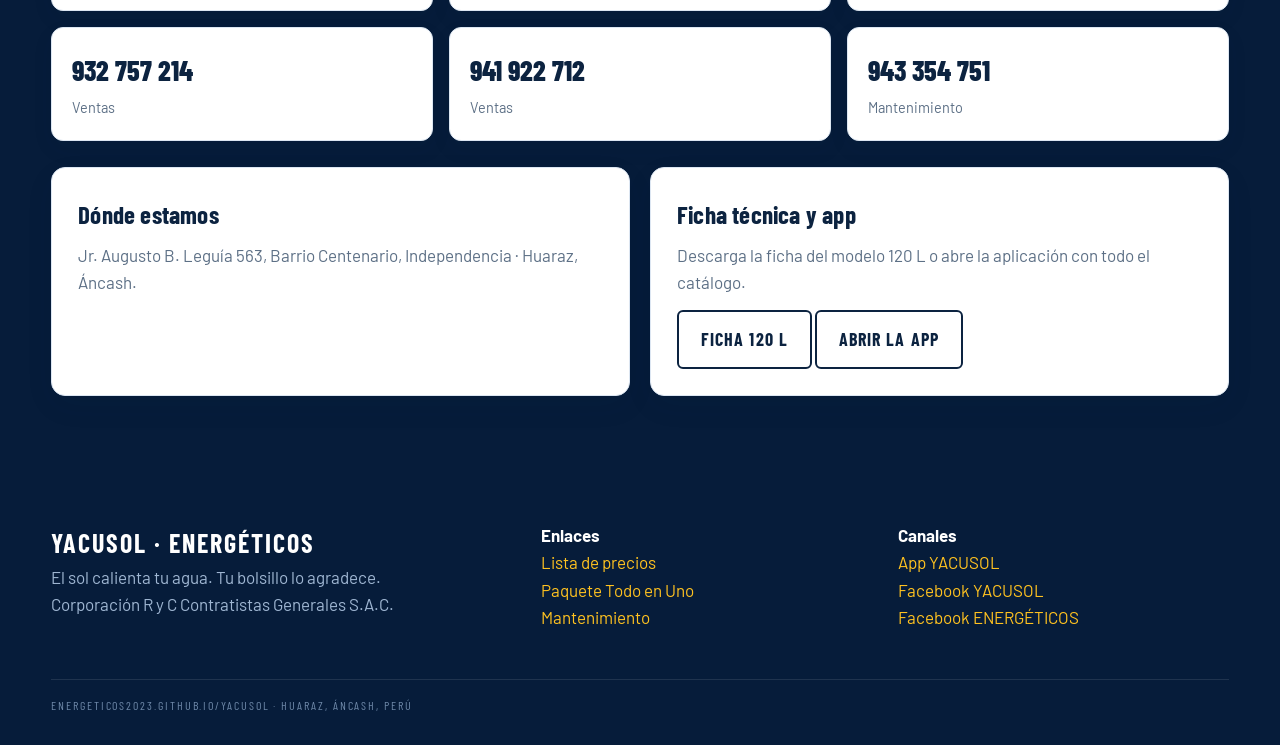
==== commit 05e9c766: "feat: WhatsApp principal YACUSOL 983926721 con otros canales preservados" ====
--- a/index.html
+++ b/index.html
@@ -227,11 +227,11 @@
 </head>
 <body>
 
-<a class="float" href="https://wa.me/51961120481?text=Hola%20YACUSOL%2C%20quiero%20informaci%C3%B3n%20sobre%20termas%20solares" target="_blank" rel="noopener" aria-label="Escribir por WhatsApp">✆</a>
+<a class="float" href="https://wa.me/51983926721?text=Hola%20YACUSOL%2C%20quiero%20informaci%C3%B3n%20sobre%20termas%20solares" target="_blank" rel="noopener" aria-label="Escribir por WhatsApp">✆</a>
 
 <div class="topbar"><div class="wrap">
   <div><b>YACUSOL</b> · Termas solares de ENERGÉTICOS · Huaraz, Áncash</div>
-  <div>WhatsApp <a href="https://wa.me/51961120481">961 120 481</a> · <a href="https://wa.me/51983926721">983 926 721</a> · <a href="https://wa.me/51942899919">942 899 919</a></div>
+  <div>WhatsApp comercial <a href="https://wa.me/51983926721">983 926 721 (cotizaciones)</a> · <a href="https://wa.me/51961120481">961 120 481</a> · <a href="https://wa.me/51942899919">942 899 919 (especialista)</a></div>
 </div></div>
 
 <header><div class="wrap nav" id="nav">
@@ -262,7 +262,7 @@
       resistente a la intemperie. Precio publicado, garantía de 5 años y servicio técnico local.</p>
     <div class="hero-actions">
       <a class="btn or" href="#precios">Ver lista oficial de precios</a>
-      <a class="btn wh" href="https://wa.me/51961120481?text=Hola%20YACUSOL%2C%20quiero%20cotizar%20una%20terma%20solar" target="_blank" rel="noopener">Cotizar por WhatsApp</a>
+      <a class="btn wh" href="https://wa.me/51983926721?text=Hola%20YACUSOL%2C%20quiero%20cotizar%20una%20terma%20solar" target="_blank" rel="noopener">Cotizar por WhatsApp</a>
       <a class="btn ghost" href="https://energeticos2023.github.io/Yacusol-app/" target="_blank" rel="noopener">Abrir la app</a>
     </div>
   </div>
@@ -516,7 +516,7 @@
    Para cambiar un precio, edítalo AQUÍ y se actualiza en toda la página:
    tabla, paquetes y cotizador.
    ===================================================================== */
-const WA_VENTAS = "51961120481";
+const WA_VENTAS = "51983926721";
 
 const EQUIPOS = [
   {cap:120, tubos:12, personas:"3 personas",       precio:1700, asistente:"5 L"},
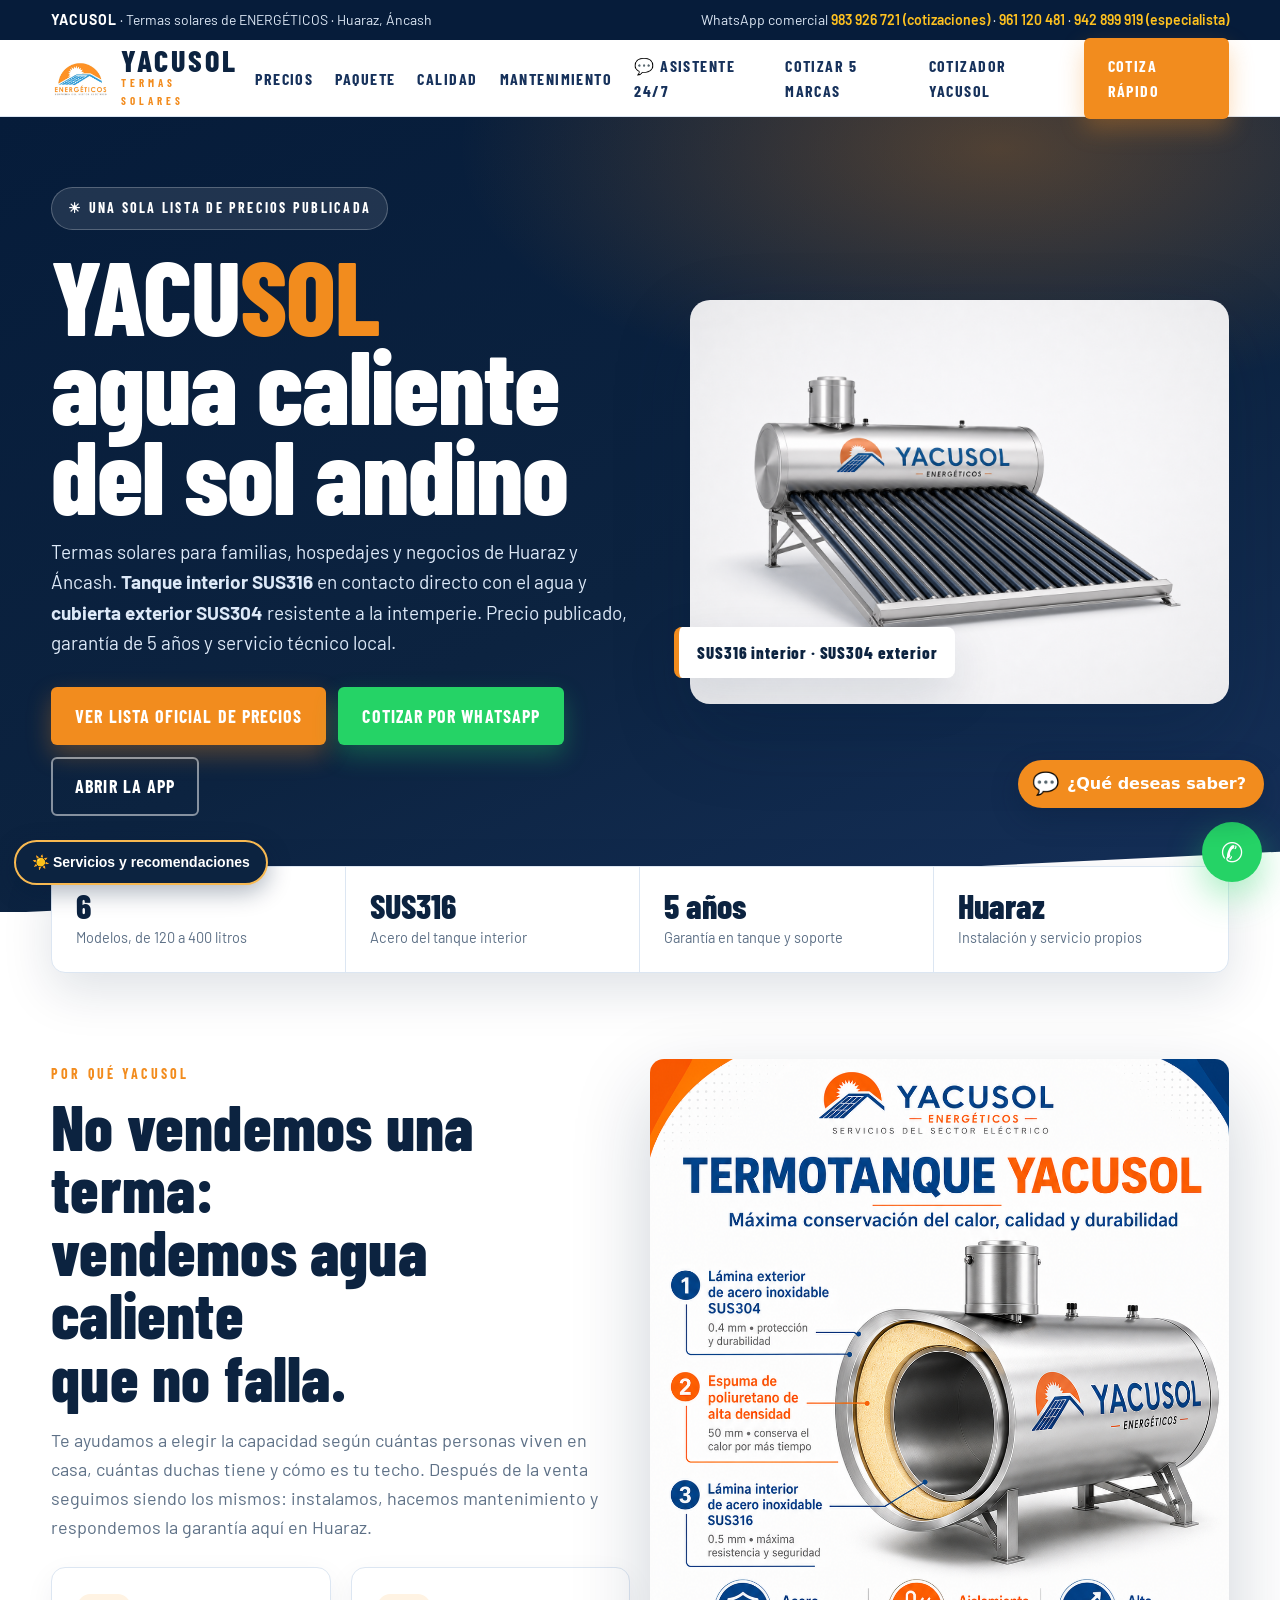
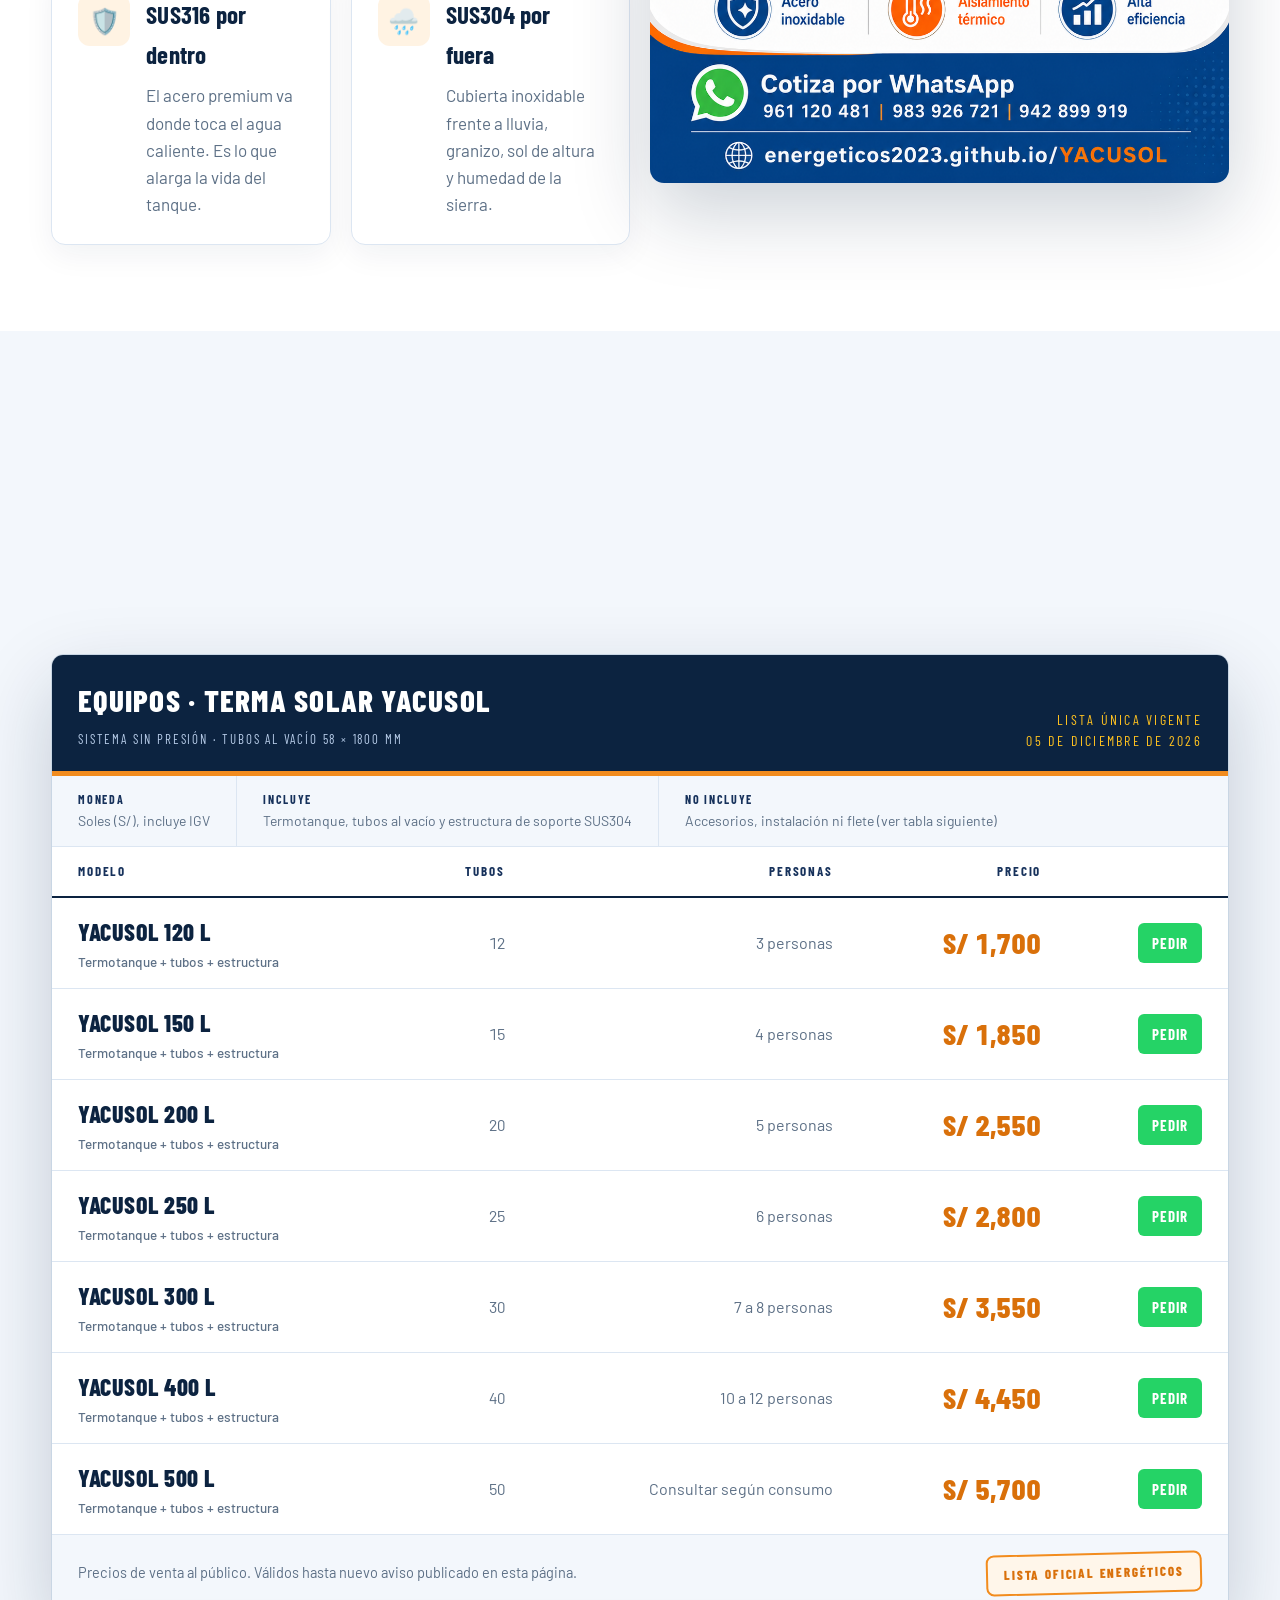
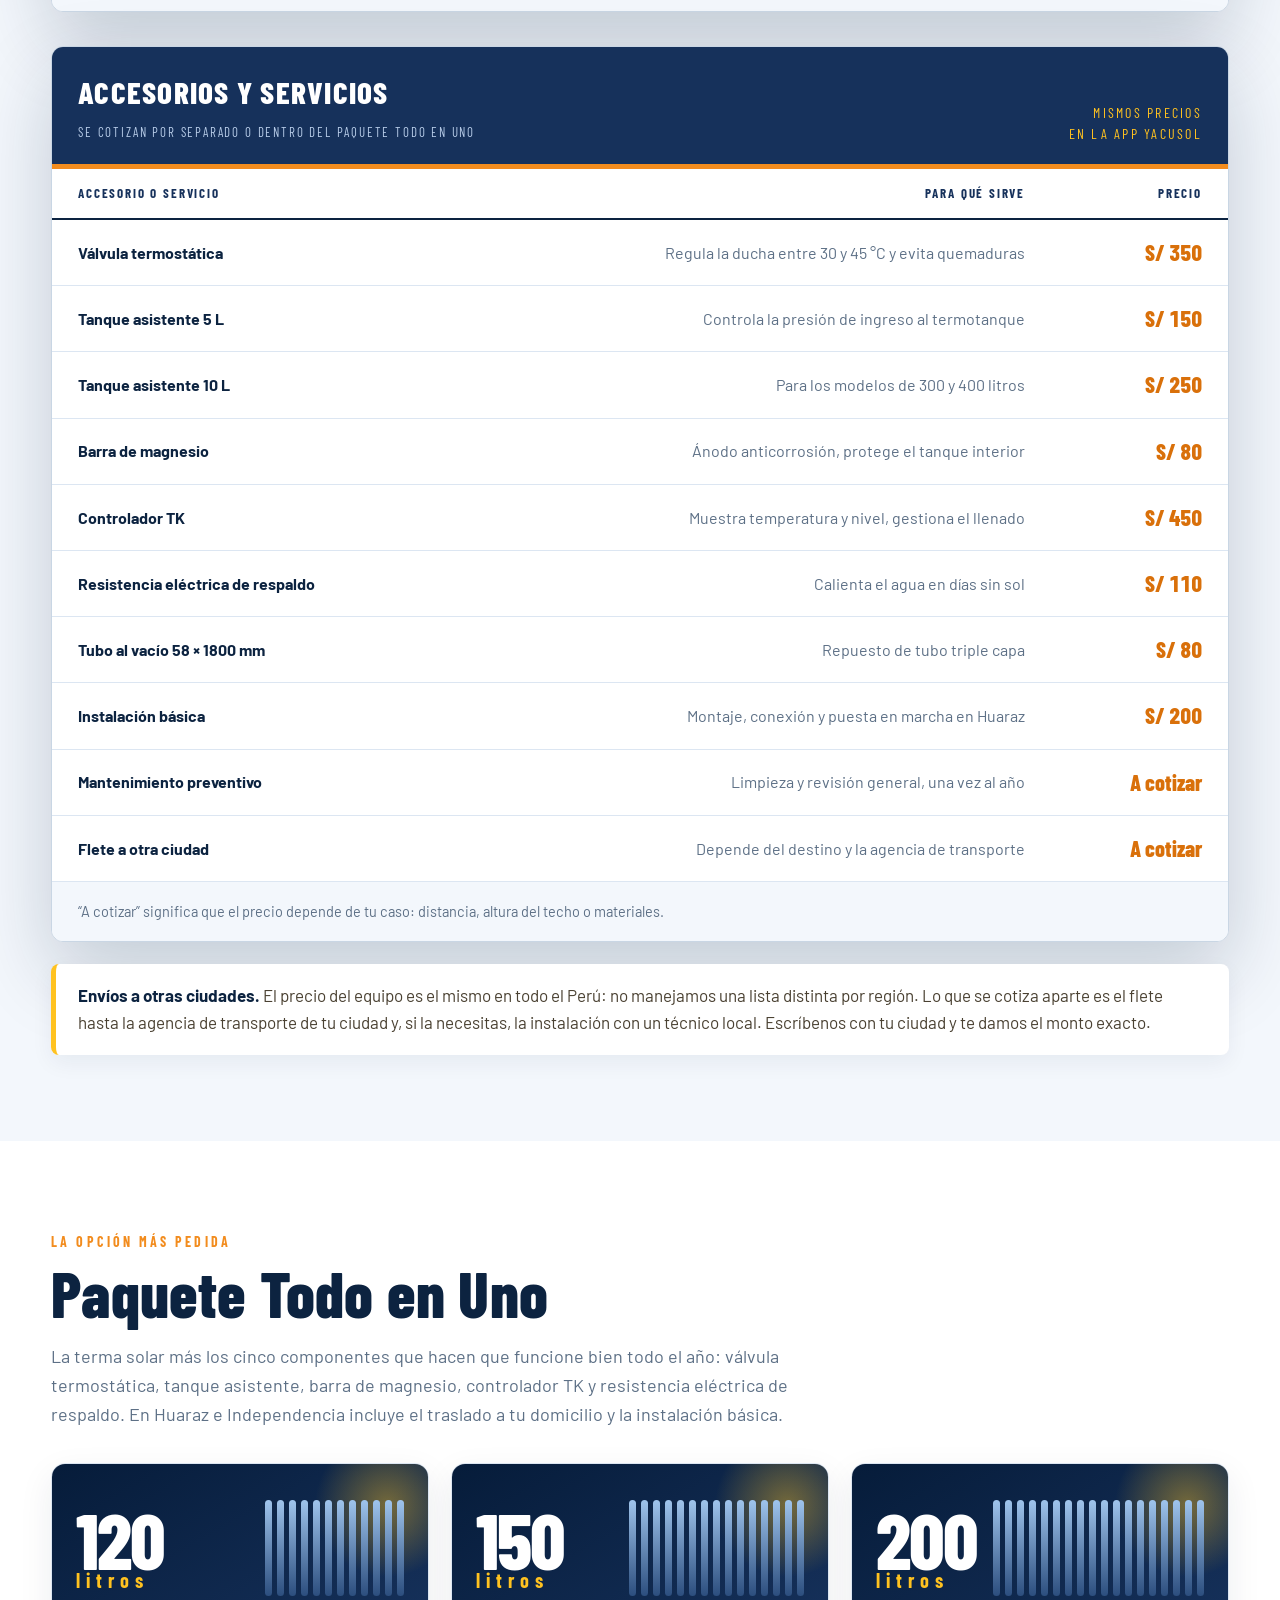
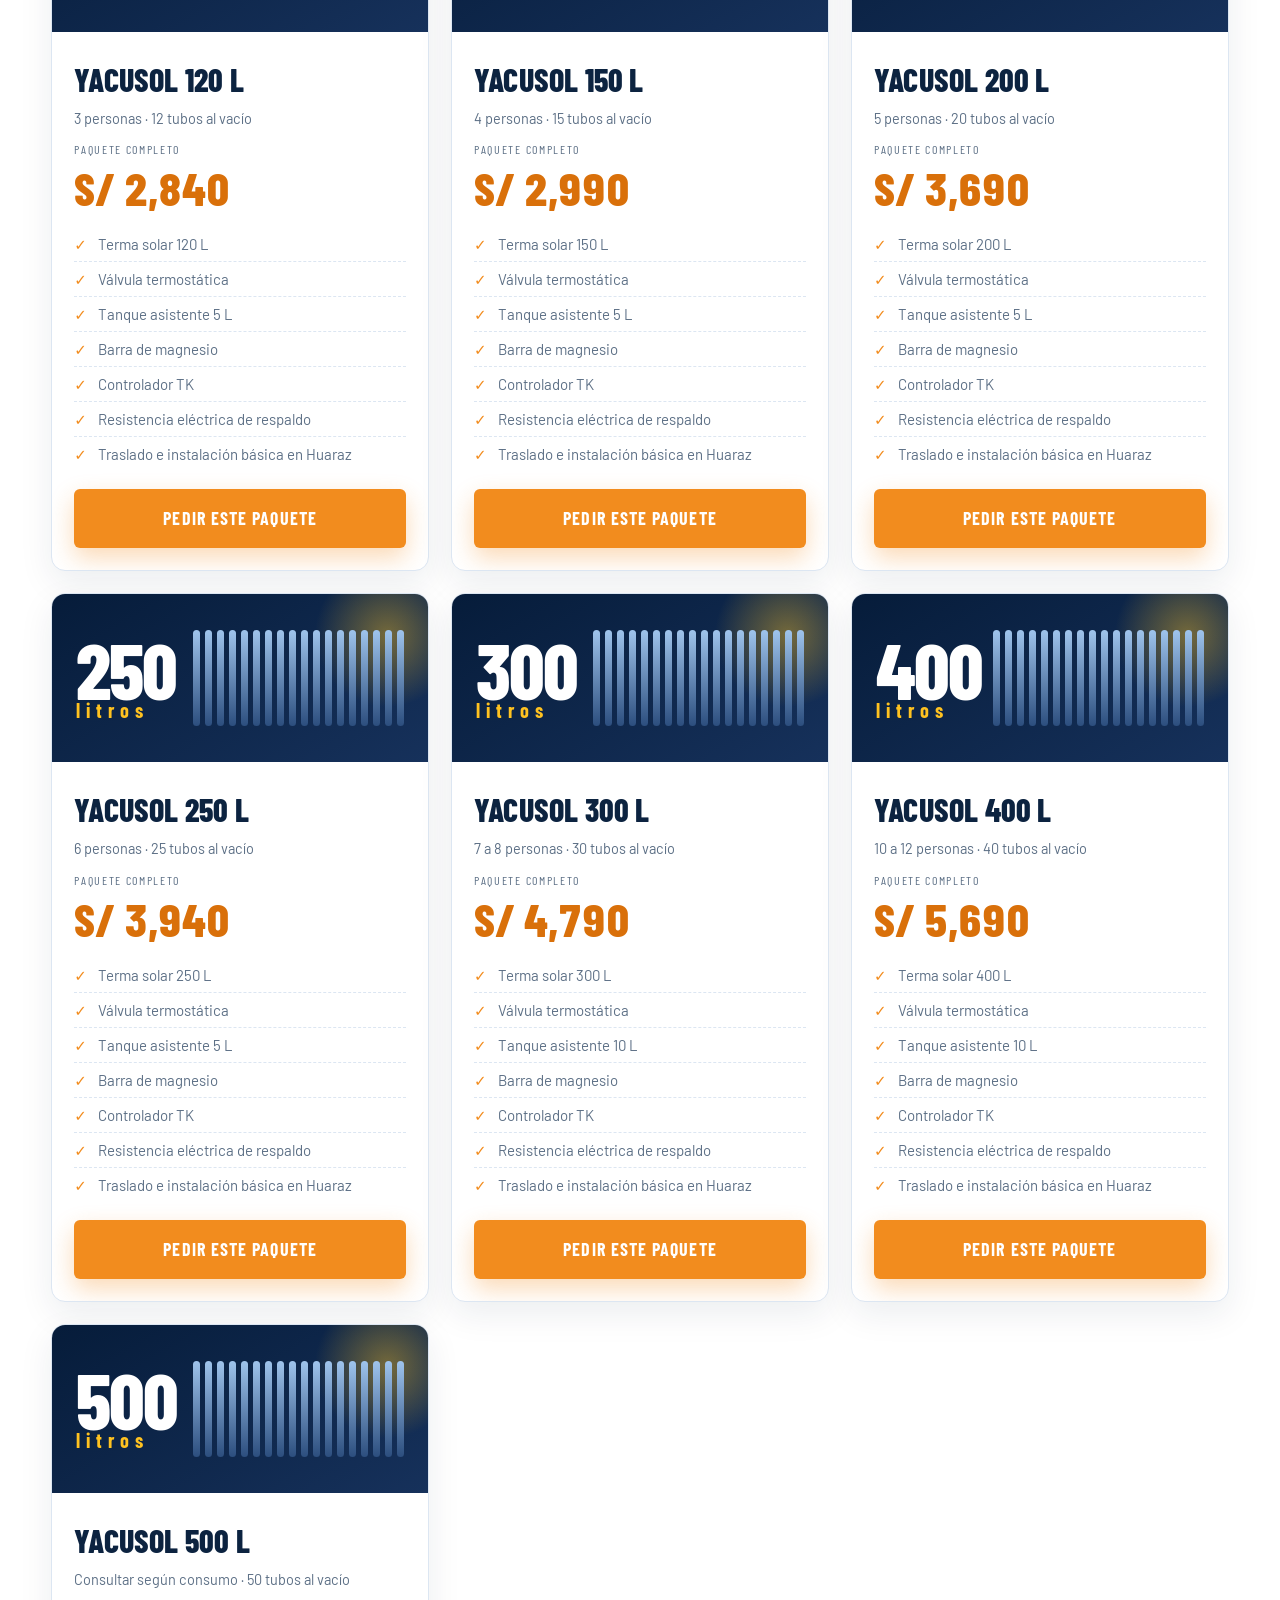
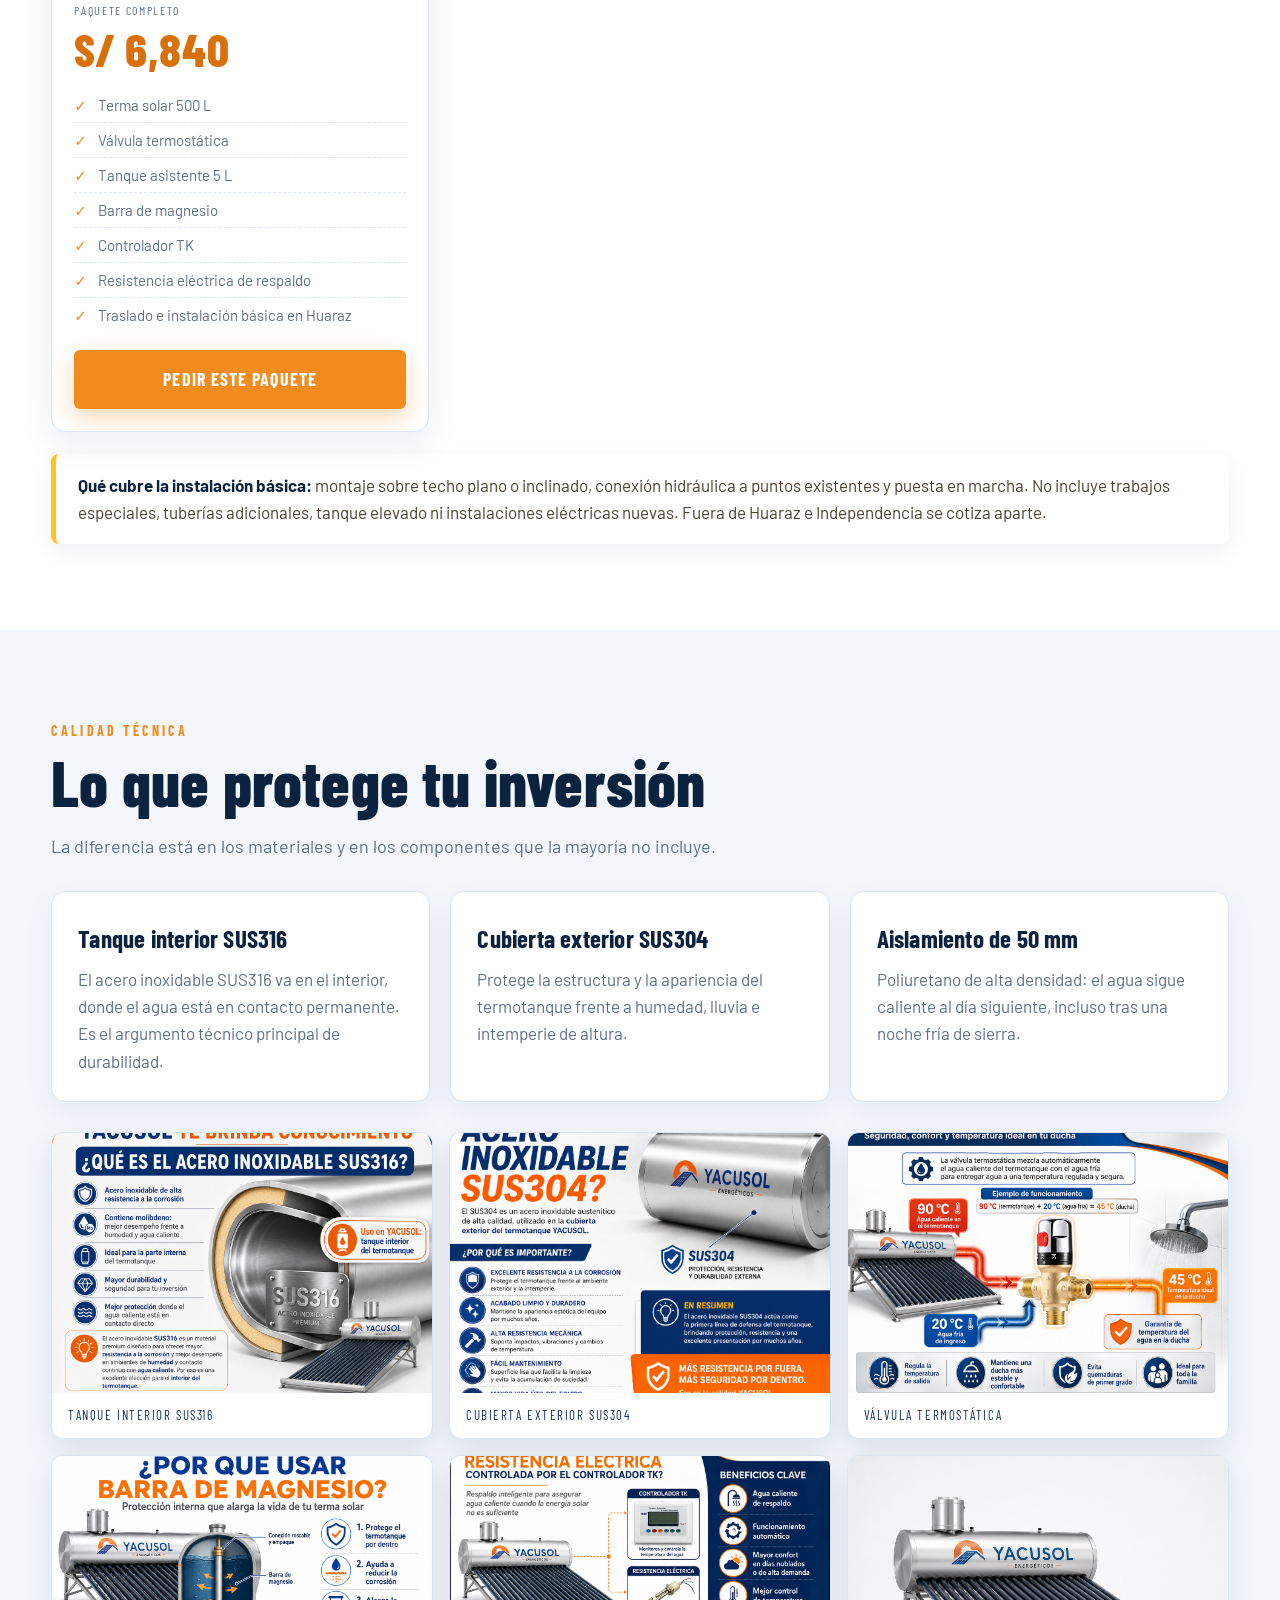
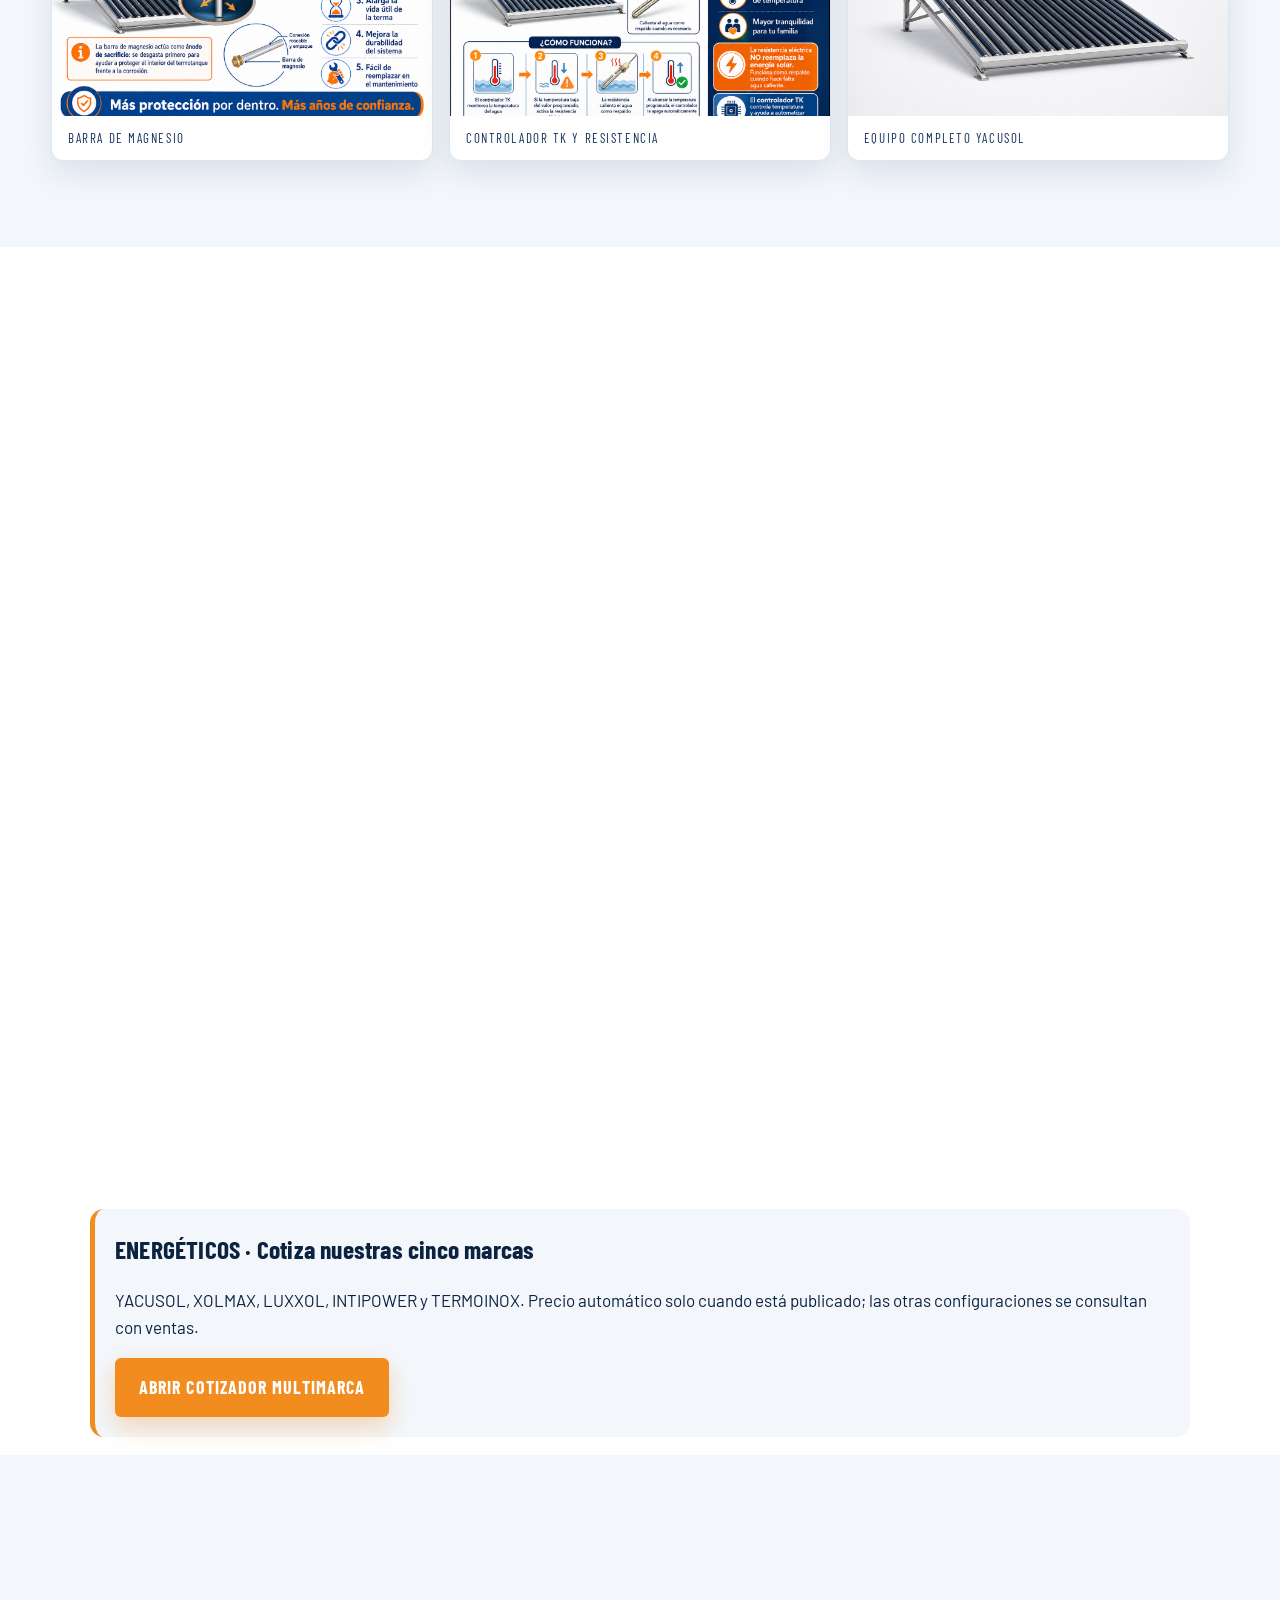
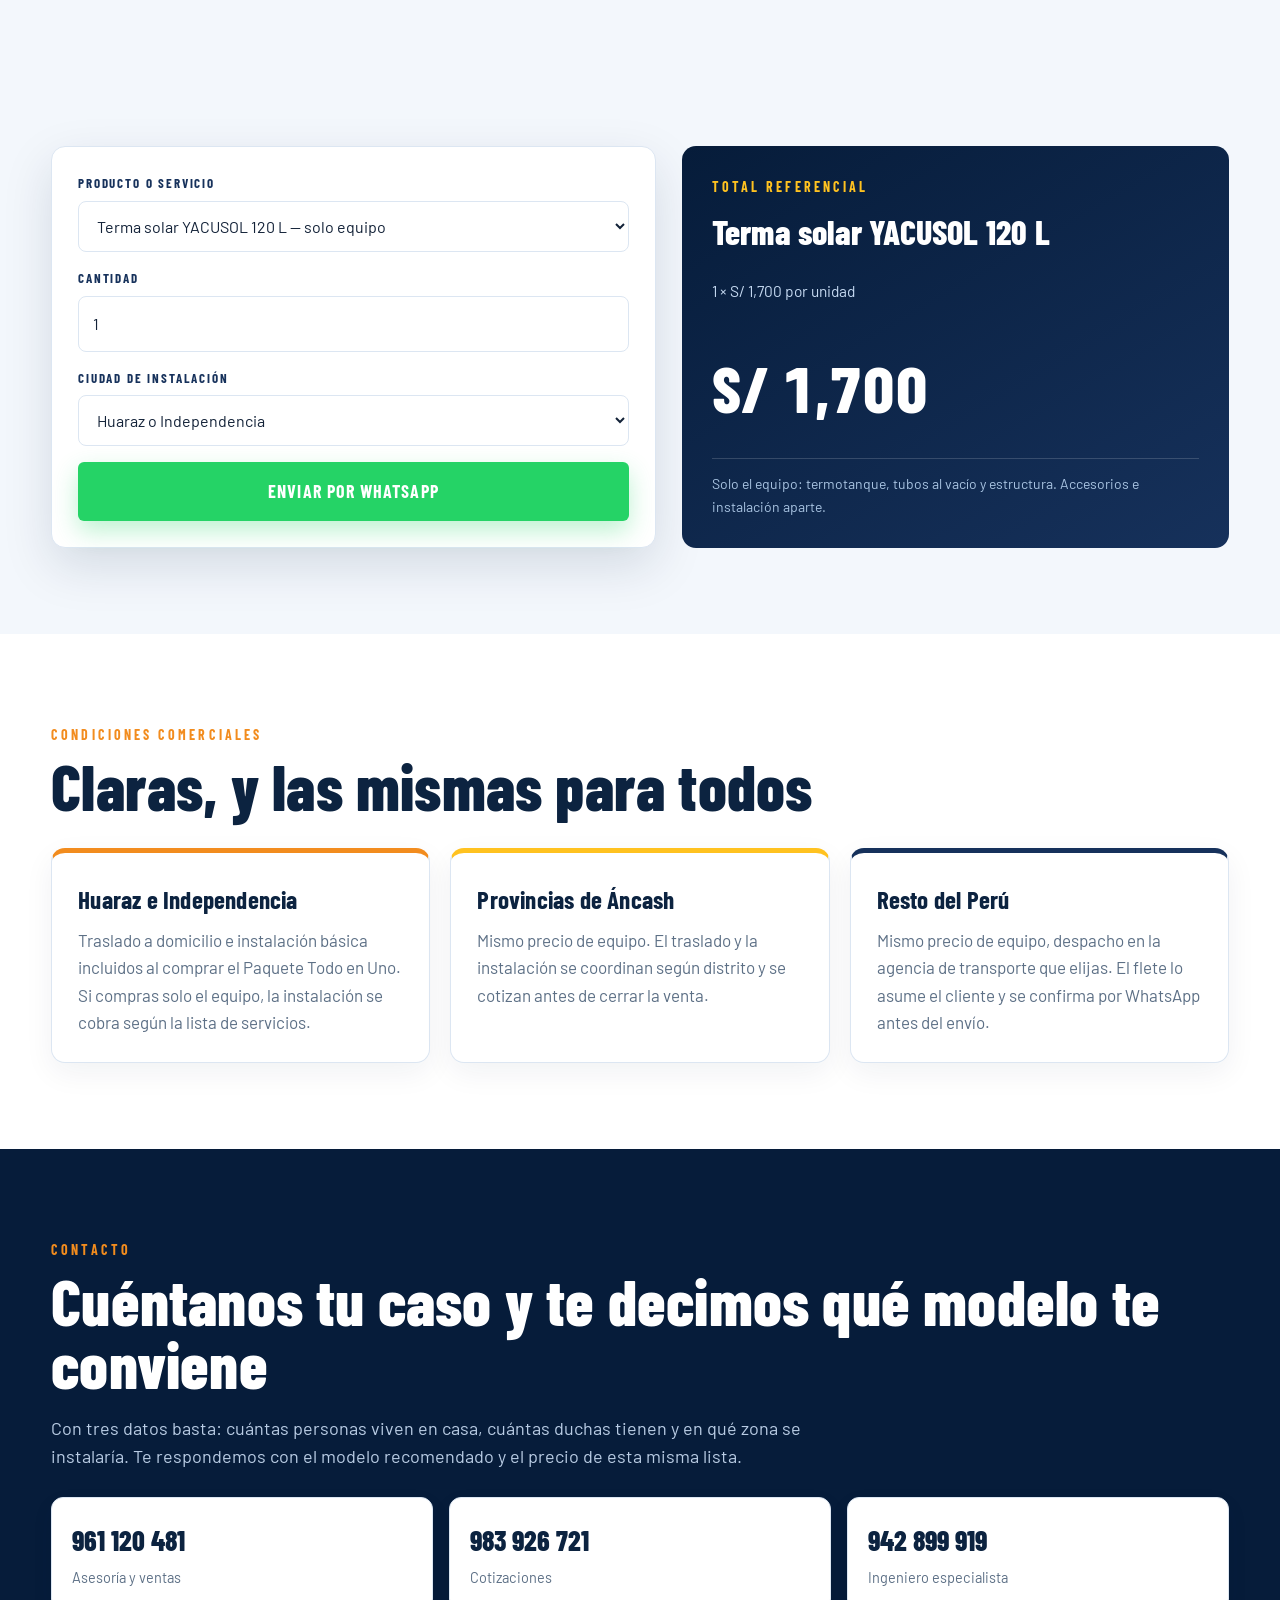
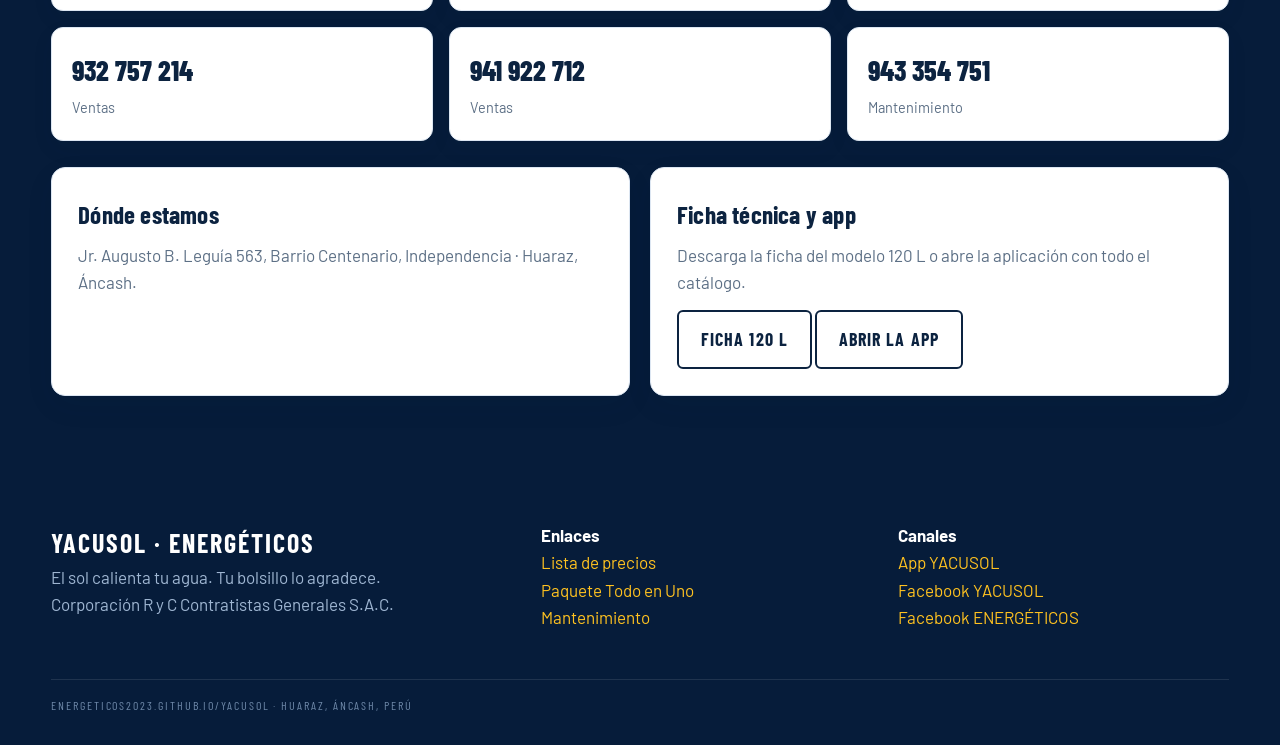
==== commit 548bc256: "Destacar acceso al asistente YACUSOL desde la navegación comercial" ====
--- a/index.html
+++ b/index.html
@@ -245,6 +245,7 @@
     <a href="#paquete">Paquete</a>
     <a href="#calidad">Calidad</a>
     <a href="#mantenimiento">Mantenimiento</a>
+    <a href="#asistente" aria-label="Consultar al asistente virtual YACUSOL">💬 Asistente 24/7</a>
     <a href="cotizar/">Cotizar 5 marcas</a><a href="#cotizador">Cotizador YACUSOL</a>
     <a class="btn or" href="cotizar/">Cotiza rápido</a>
   </nav>
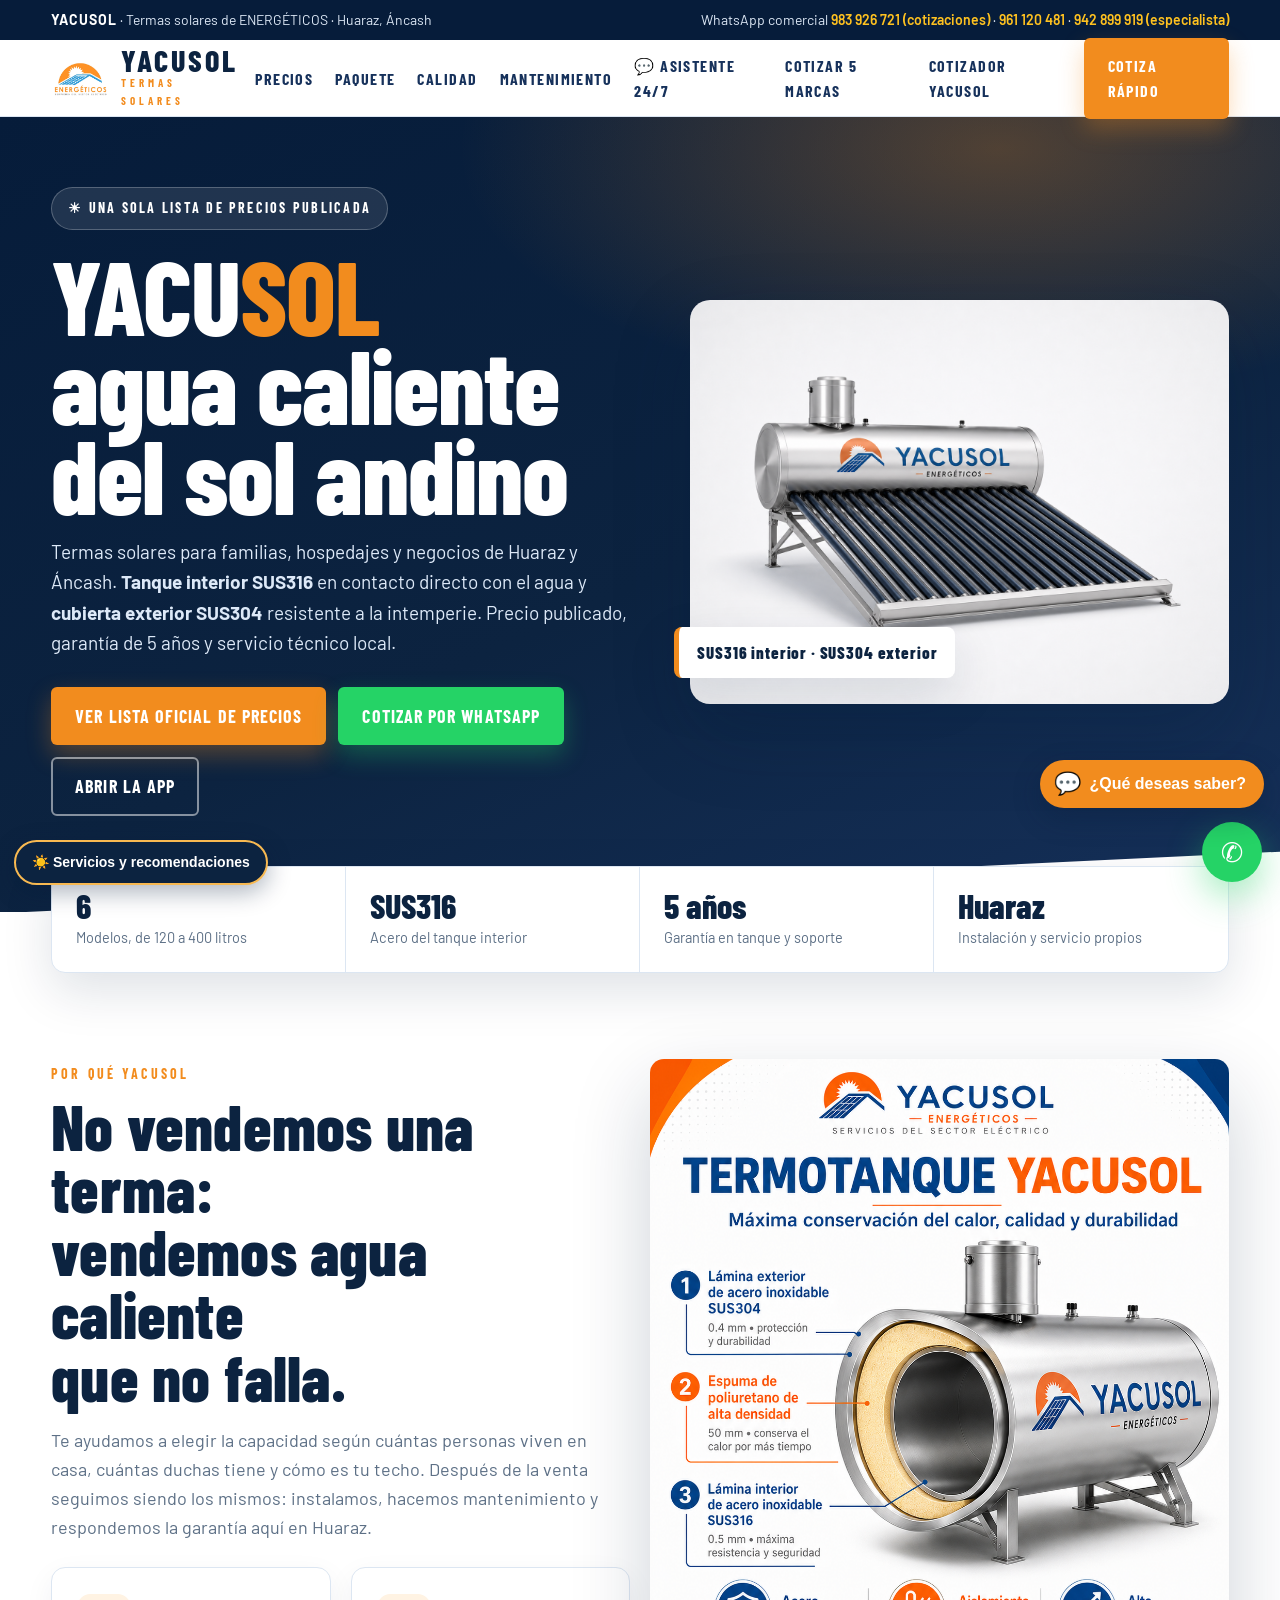
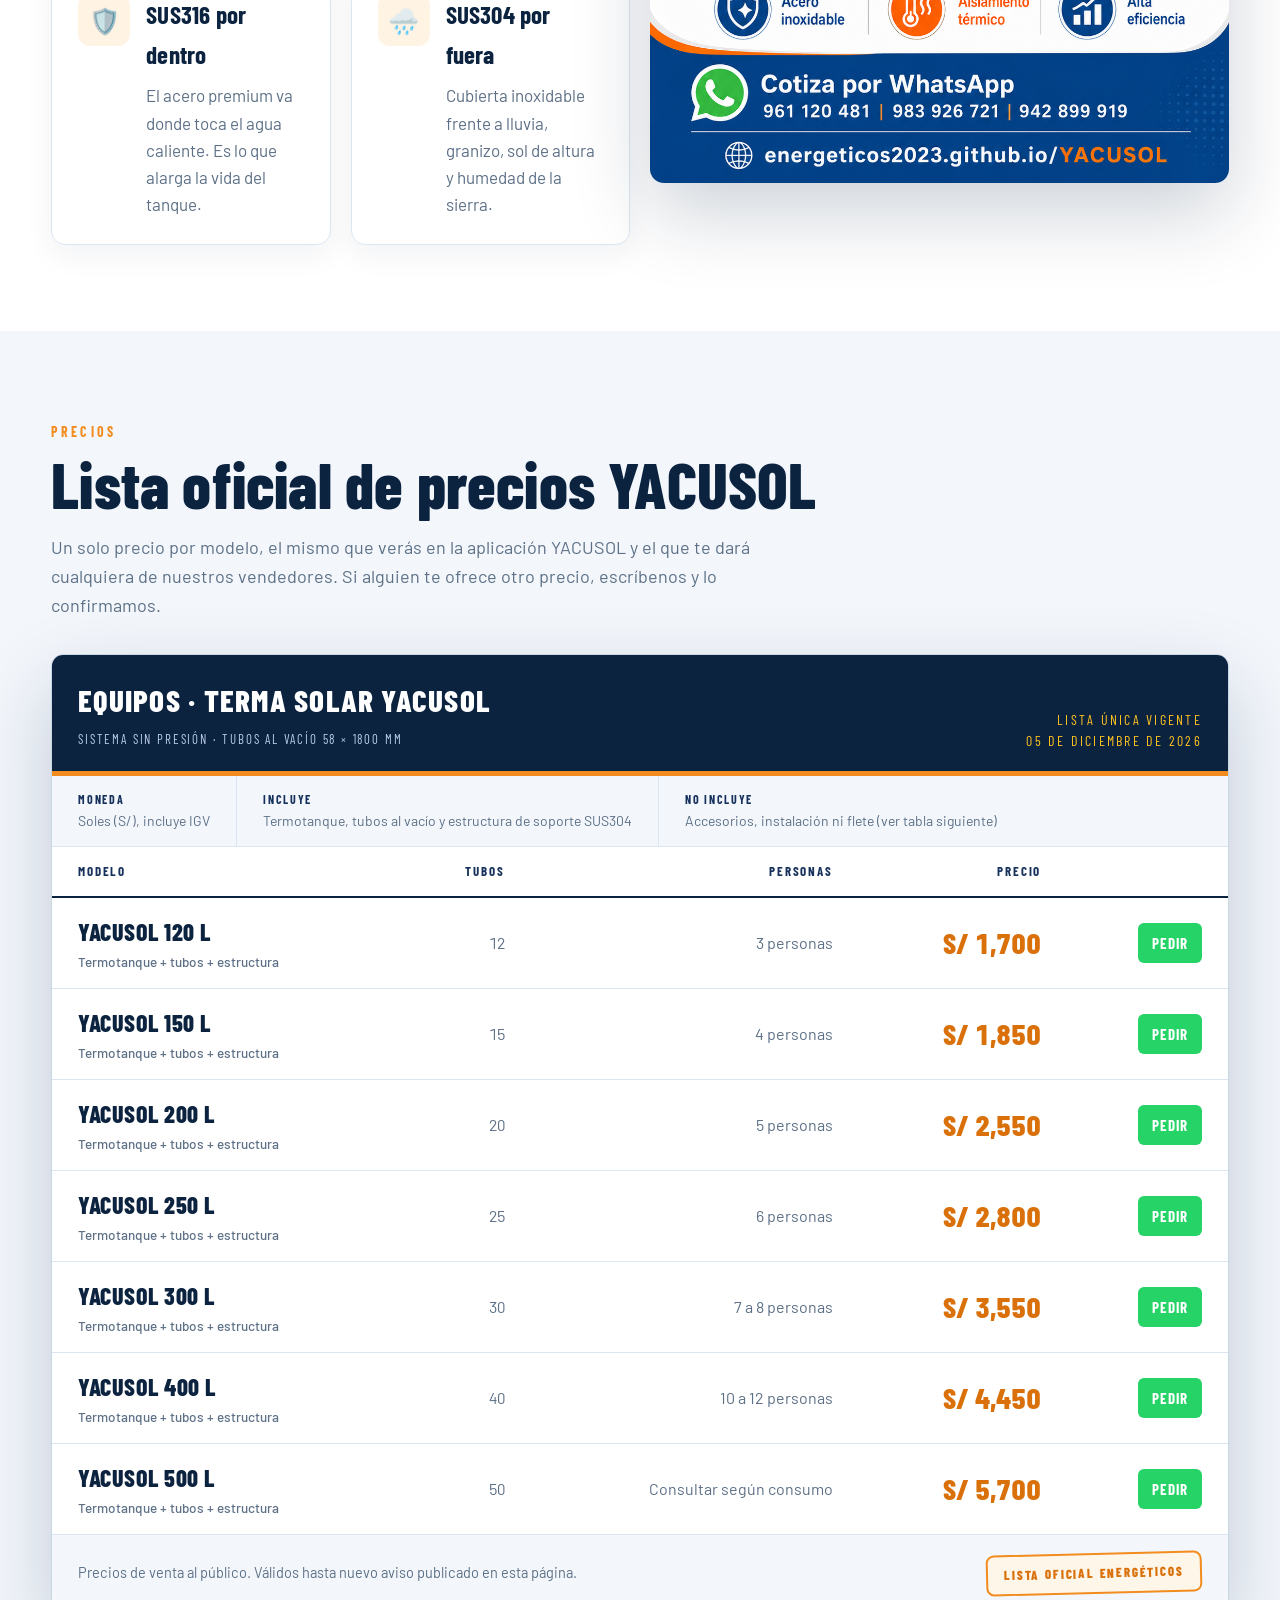
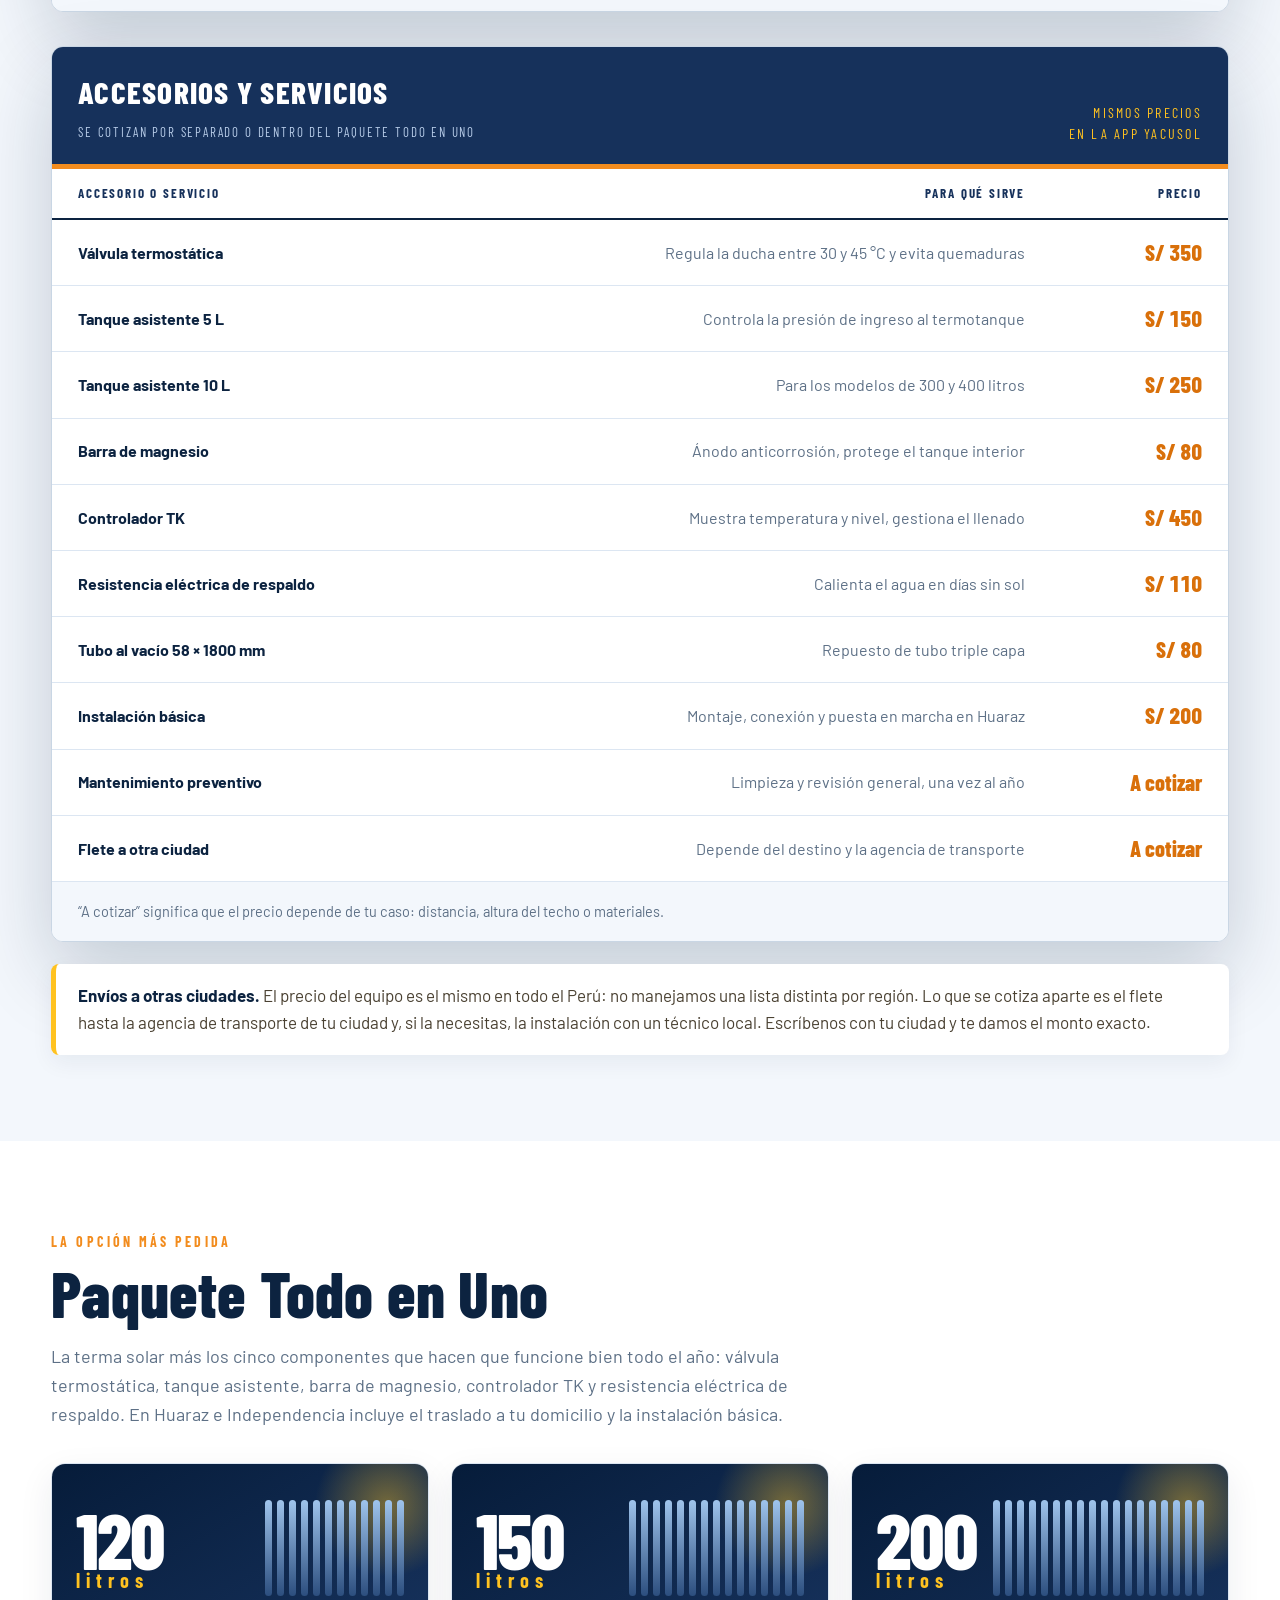
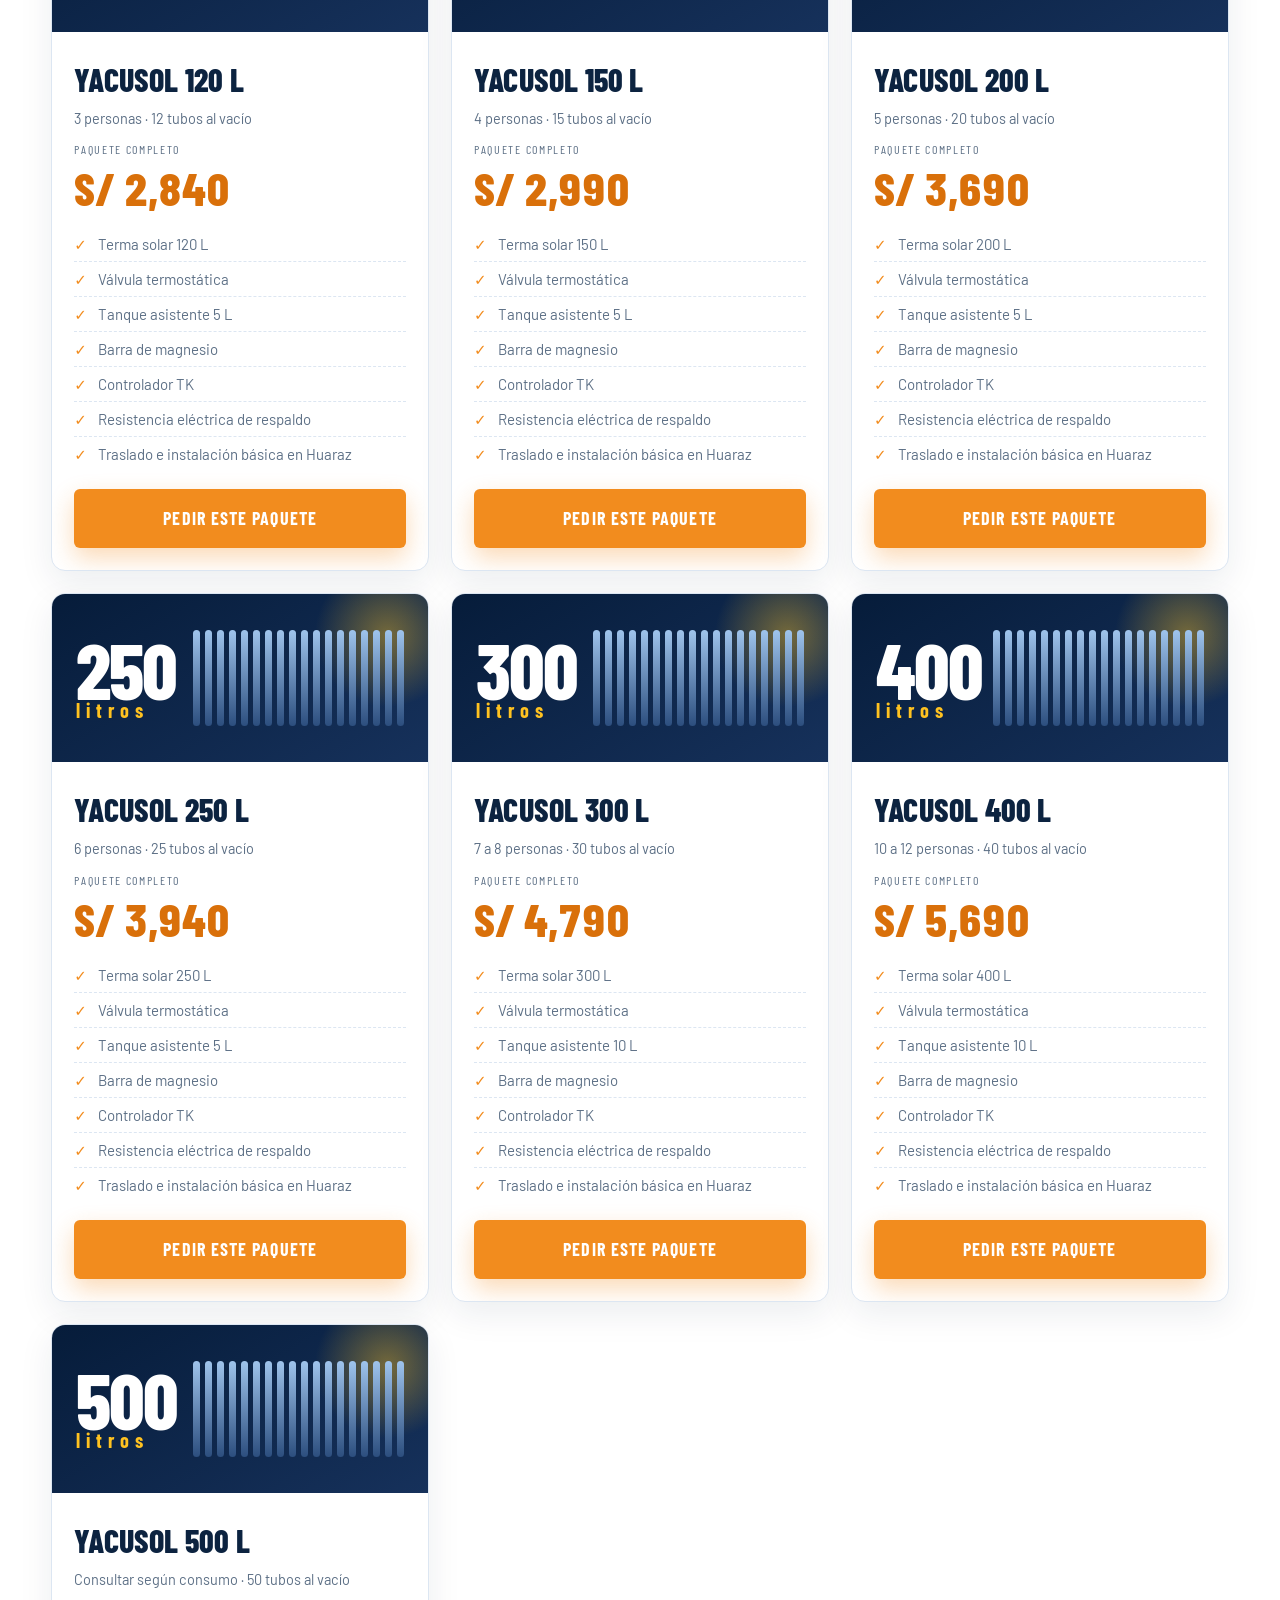
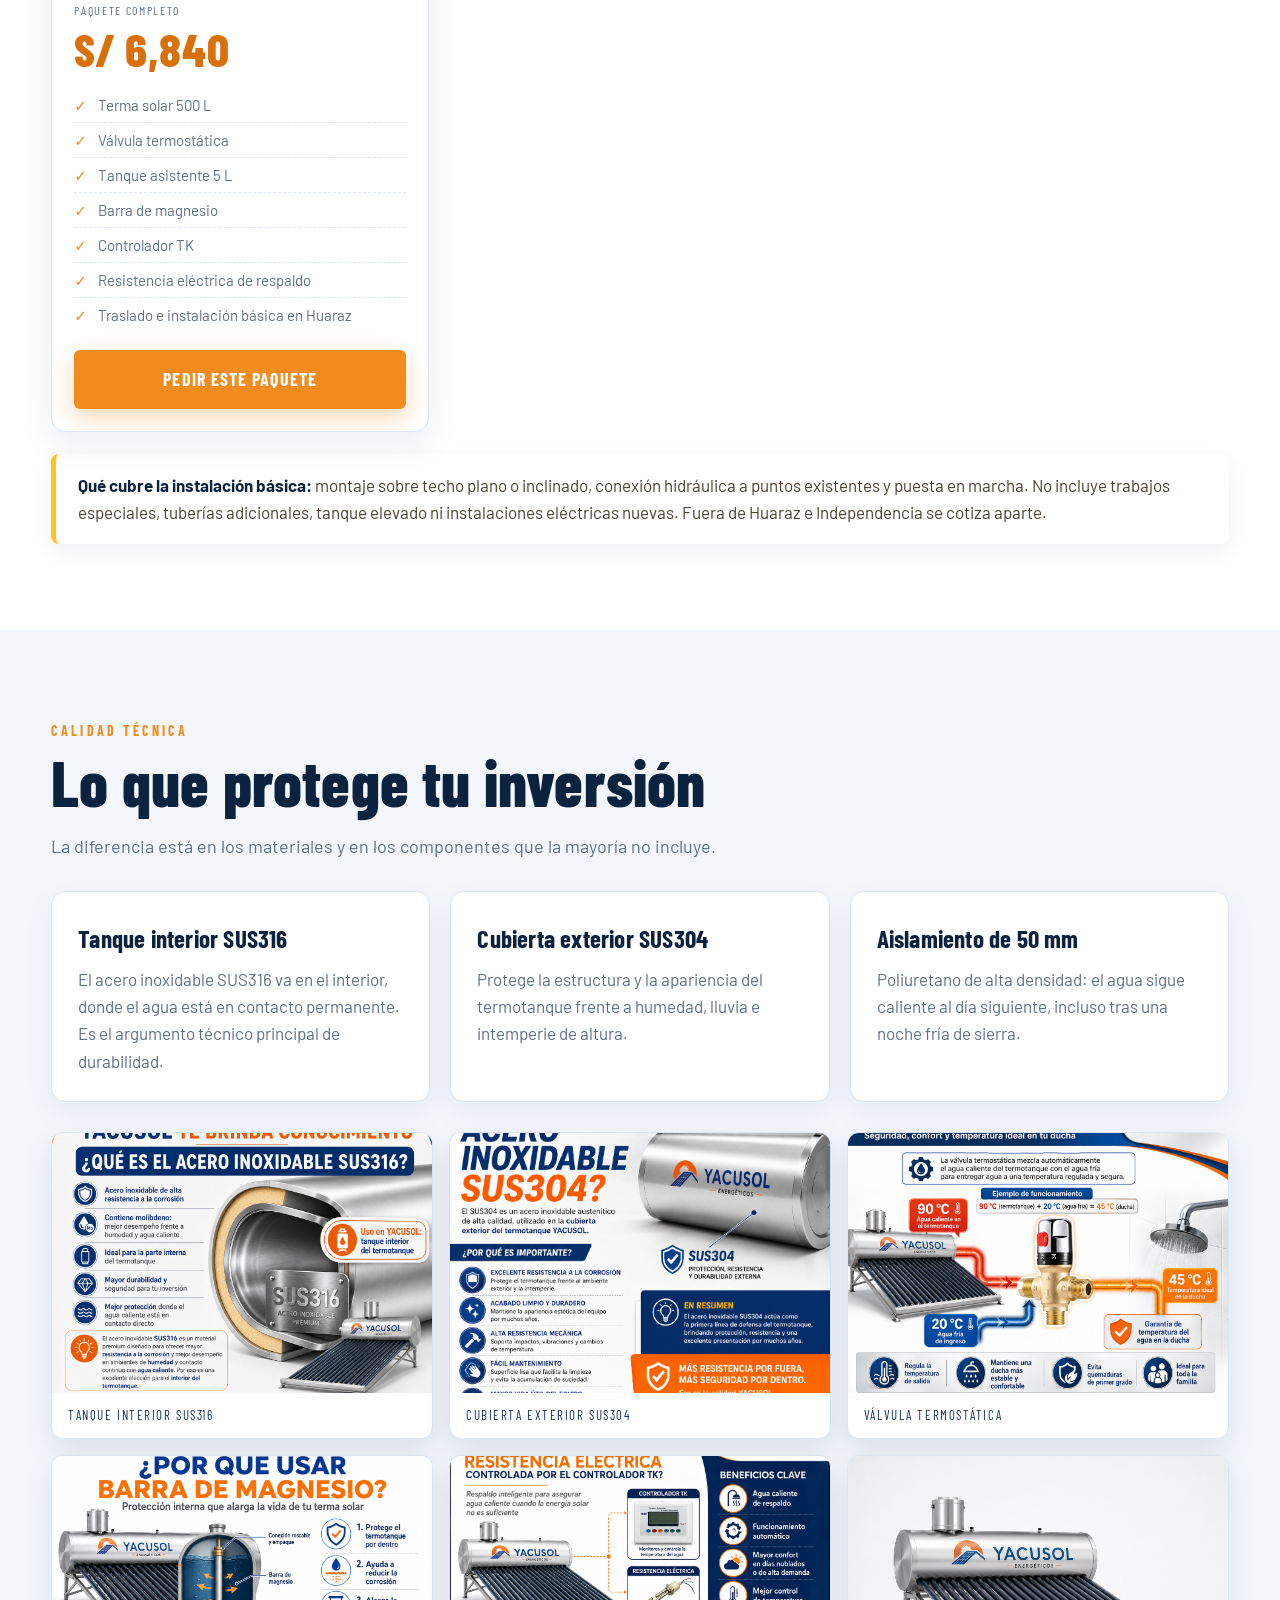
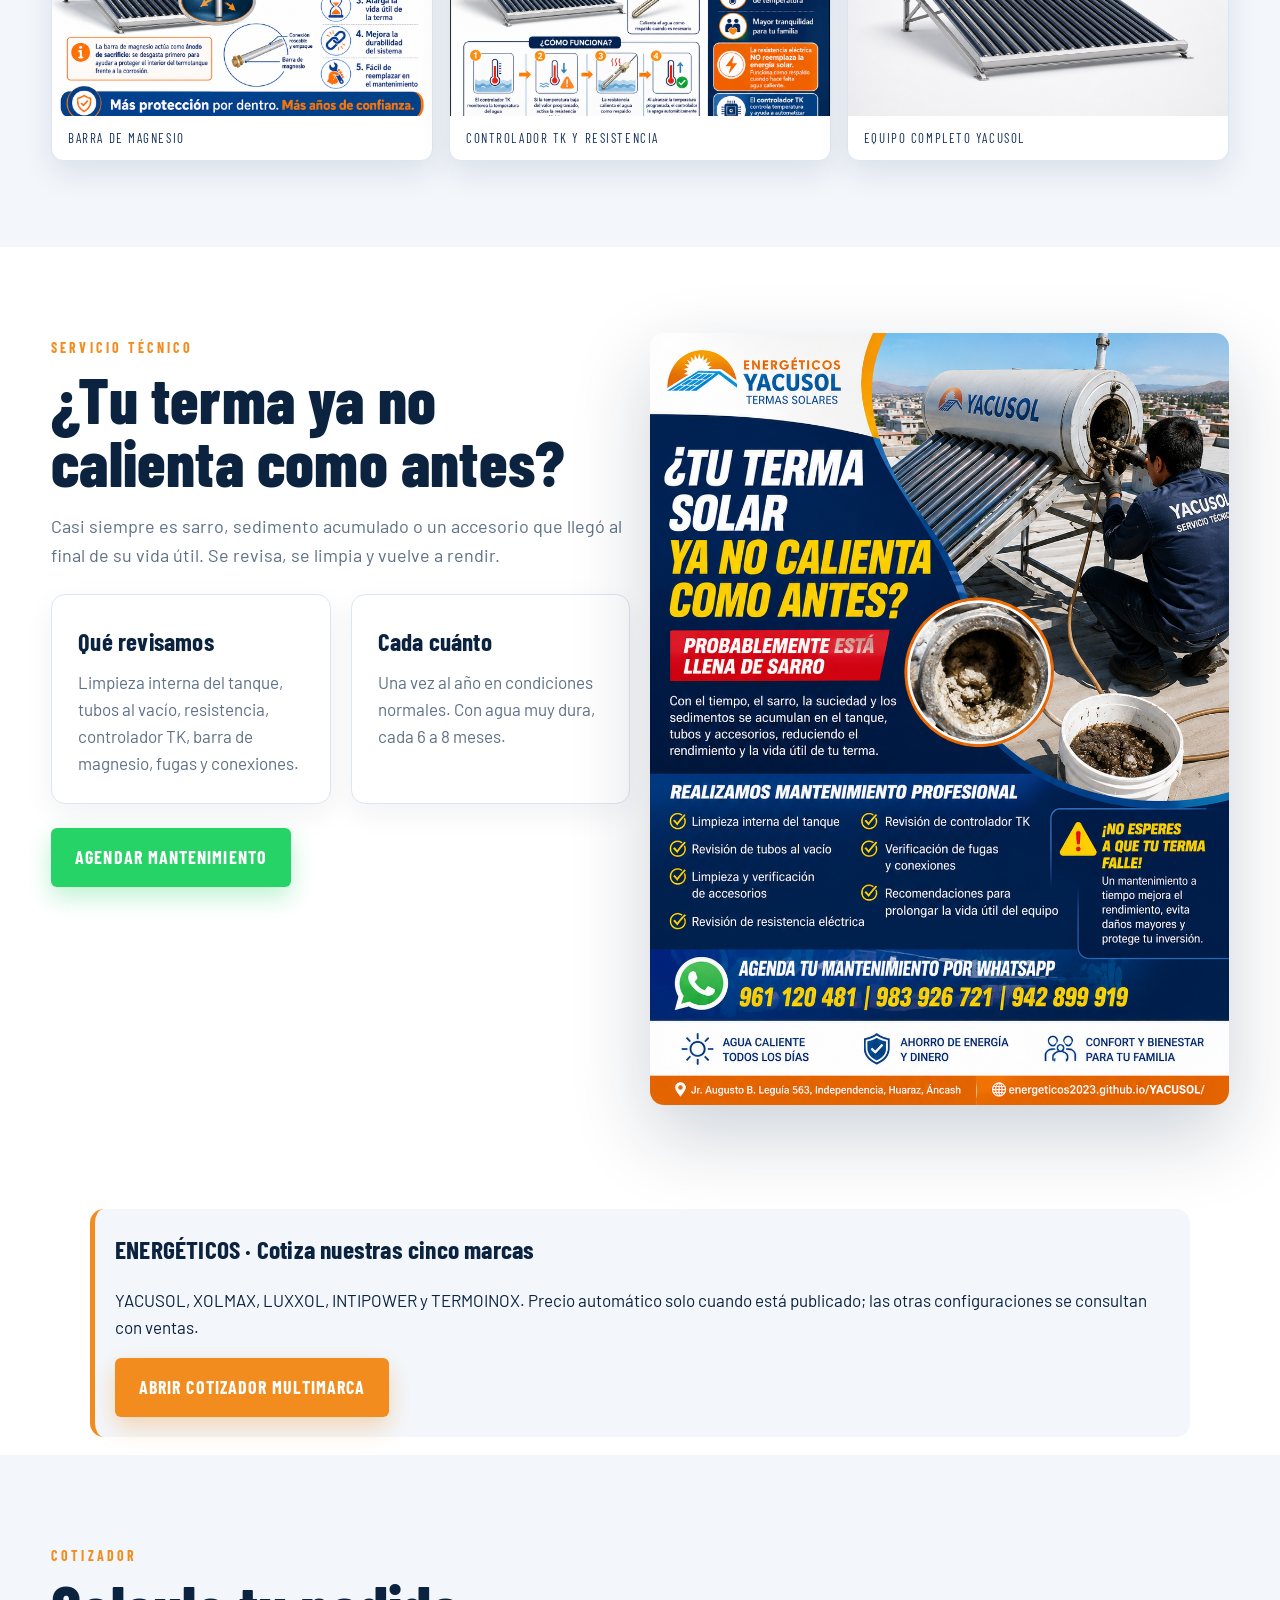
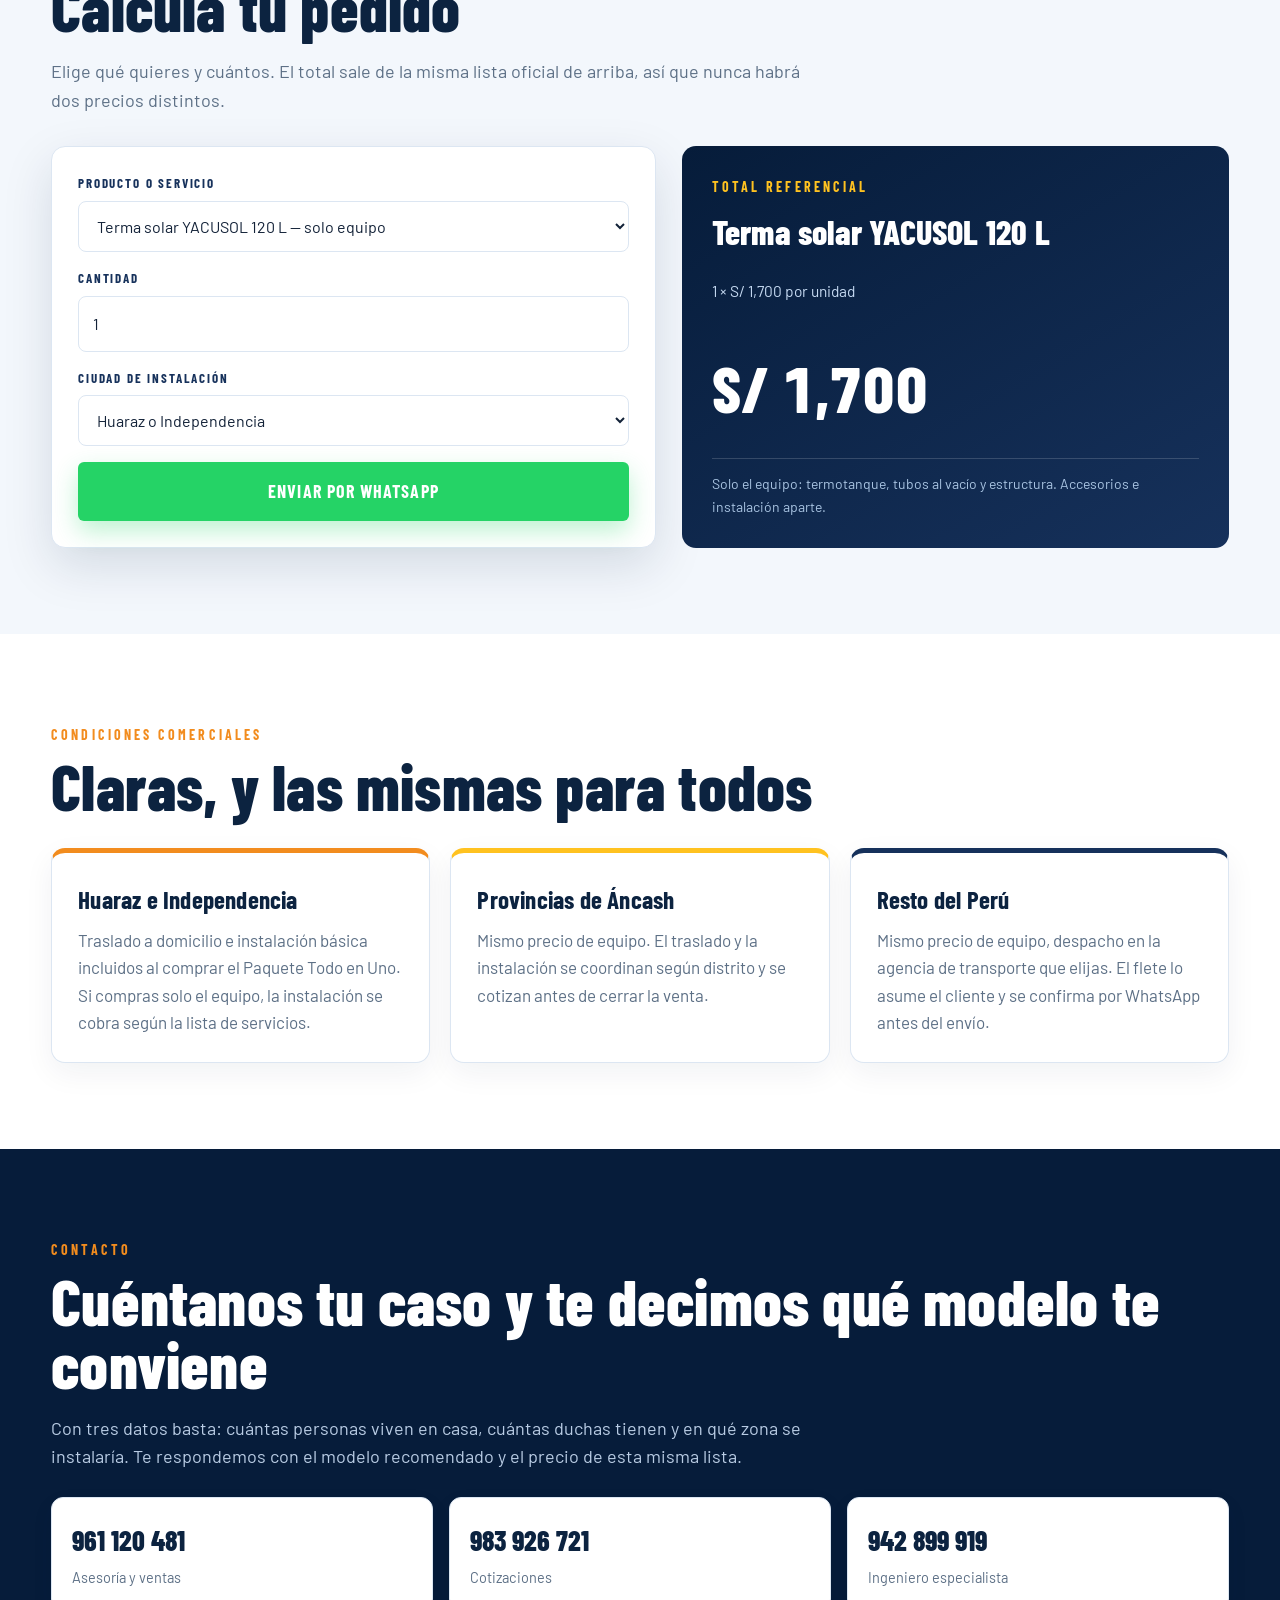
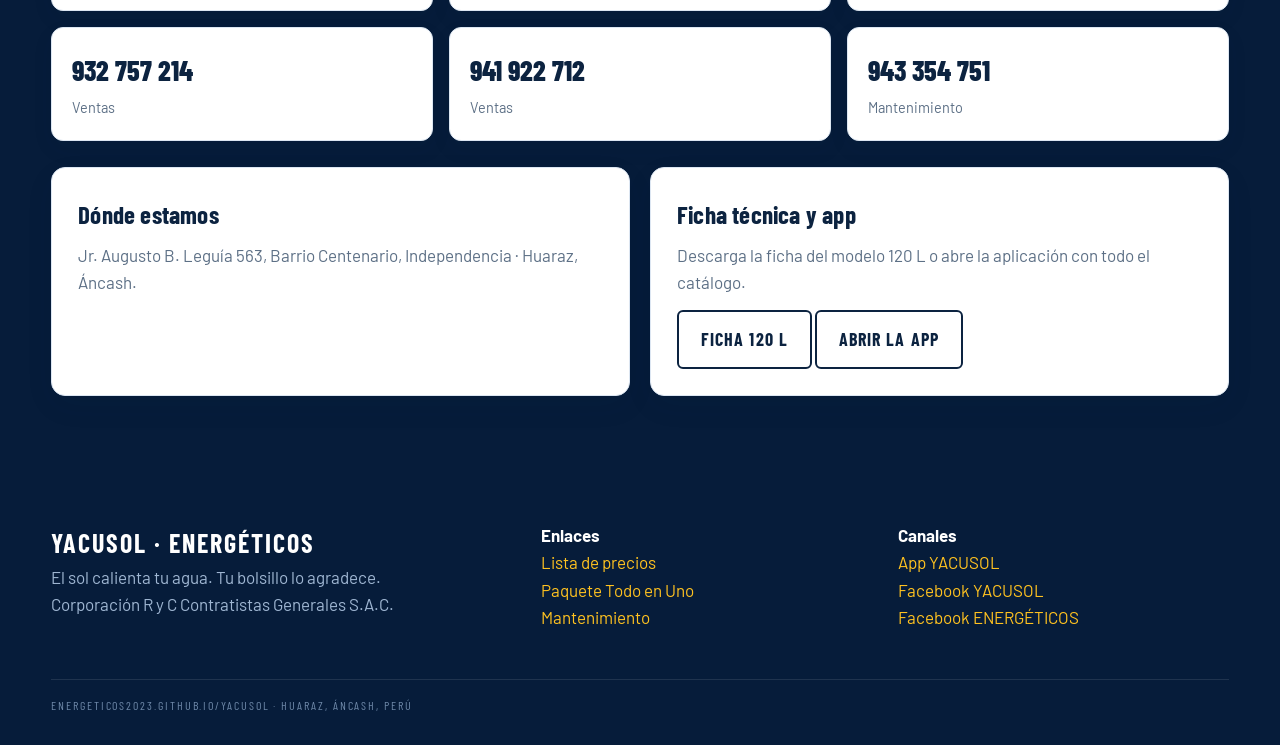
==== commit b5f5705a: "Merge 0aebb837dccff23ef0fca9685ca33ab7d87ef3d9 into 548bc25681b0550e20160aa61c926972cbbbc66a" ====
--- a/index.html
+++ b/index.html
@@ -687,7 +687,7 @@
   margenInferior: 92  /* queda encima del botón verde de WhatsApp */
 };
 </script>
-<script src="asistente/asistente.js?v=20260930" defer></script>
+<script src="asistente/asistente.js?v=20261107b" defer></script>
 <script src="comercial/red-comercial.js?v=20261107" defer></script>
 </body>
 </html>
